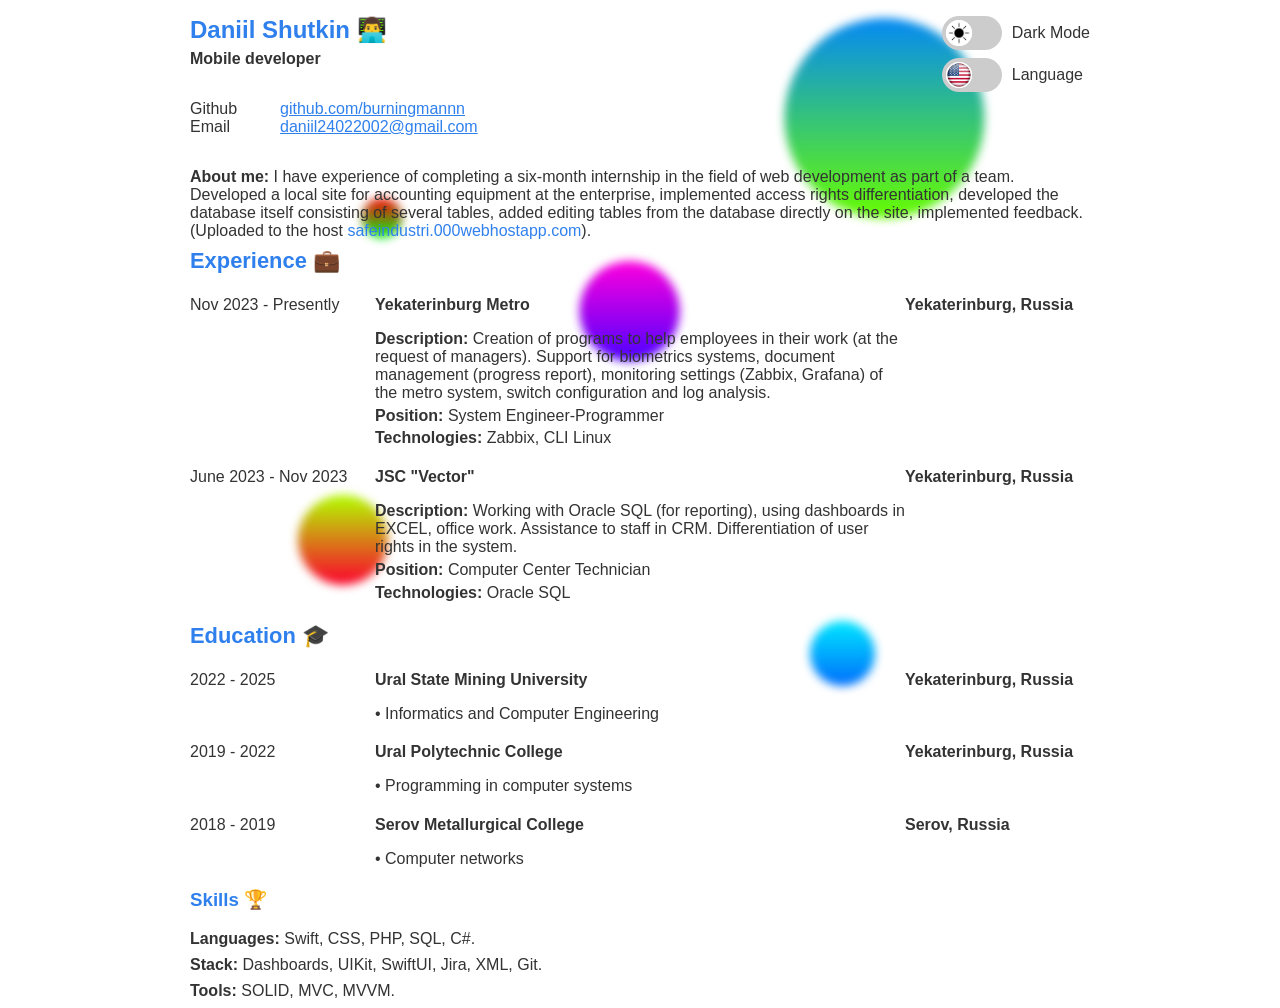
==== index.html @ ecb29d00 "UpdateBackground" ====
<!DOCTYPE html>
<html lang="en">

<head>
    <meta charset="UTF-8">
    <meta name="viewport" content="width=device-width, initial-scale=1.0">
    <title>Daniil Shutkin</title>
    <link rel="icon" href="css/img/mac.ico" type="image/x-icon">
    <link rel="stylesheet" href="css/main.css">
</head>

<body>
    <div class="container">
        <div class="ball-1"></div>
        <div class="ball-2"></div>
        <div class="ball-3"></div>
        <div class="ball-4"></div>
        <div class="ball-5"></div>
    </div>
    <div class="cv">
        <section>
            <div class="ball-1"></div>
            <div class="header">
                <div text='name' class="header-title"></div>
                <div class="switch-box">
                    <div class="theme-switch-wrapper">
                        <label class="theme-switch">
                            <input id="theme" type="checkbox" class="theme-switch__checkbox" />
                            <div class="slider round"></div>
                        </label>
                        <span text='theme' class="theme-switch__label">Dark Mode</span>
                    </div>
                    <div class="lang-switch-wrapper">
                        <label class="lang-switch">
                            <input id="lang" type="checkbox" class="lang-switch__checkbox" onclick="changeLagnuage()" />
                            <div class="slider round"></div>
                        </label>
                        <span text='language' class="lang-switch__label"></span>
                    </div>
                </div>
            </div>
            <div class="contacts">
                <div class="contact">
                    <div class="contact__type">
                        Github
                    </div>
                    <div class="contact__value">
                        <a href="https://github.com/burningmannn/">github.com/burningmannn</a>
                    </div>
                </div>
                <div class="contact">
                    <div class="contact__type">
                        Email
                    </div>
                    <div class="contact__value">
                        <a href="mailto:danya.message@gmail.com">daniil24022002@gmail.com</a>
                    </div>
                </div>
            </div>
            <div class="description" text='description'></div>
        </section>
        <section>
            <h3 text='experience_work'></h3>
            <div class="experience">
                <div text='work_date_two' class="experience__date">
                    Now 2023 - Until Now
                </div>
                <div class="experience__description">
                    <div text='name_of_two_company' class="experience__fullname"></div>
                    <div text='description_of_two_company' class="experience__specialization"></div>
                    <div text='position_of_two_company' class="experience__specialization"></div>
                    <div text='technologies_of_two_company' class="experience__specialization"></div>
                </div>
                <div text='two_place' class="experience__city"></div>
            </div>
            <div class="experience">
                <div text='work_date_one' class="experience__date">
                    June 2023 - Now 2023
                </div>
                <div class="experience__description">
                    <div text='name_of_first_company' class="experience__fullname"></div>
                    <div text='description_of_first_company' class="experience__specialization"></div>
                    <div text='position_of_first_company' class="experience__specialization"></div>
                    <div text='technologies_of_first_company' class="experience__specialization"></div>
                </div>
                <div text='one_place' class="experience__city"></div>
            </div>
        </section>
        <section>
            <h3 text='education'></h3>
            <div class="experience">
                <div class="experience__date">
                    2022 - 2025
                </div>
                <div class="experience__description">
                    <div text='ekb_two' class="experience__fullname"></div>
                    <div text='special_ekb_two' class="experience__specialization"></div>
                </div>
                <div text='ekb_place' class="experience__city"></div>
            </div>
            <div class="experience">
                <div class="experience__date">
                    2019 - 2022
                </div>
                <div class="experience__description">
                    <div text='ekb_one' class="experience__fullname"></div>
                    <div text='special_ekb_one' class="experience__specialization"></div>
                </div>
                <div text='ekb_place' class="experience__city"></div>
            </div>
            <div class="experience">
                <div class="experience__date">
                    2018 - 2019
                </div>
                <div class="experience__description">
                    <div text='serov' class="experience__fullname"></div>
                    <div text='special_serov' class="experience__specialization"></div>
                </div>
                <div text='serov_place' class="experience__city"></div>
            </div>
        </section>
        <div class="text-wrapper">
            <div text='skills'></div>
            <section class="my-skills">
                <div text='description_skills_languages' class="description_skills_languages"></div>
                <div text='description_skills_stack' class="description_skills_stack"></div>
                <div text='description_skills_tools' class="description_skills_tools"></div>
                <!--
                    <div class="skill">
                    C# 
                    <div class="skill__progs">
                        <div class="prog__item prog__item-select"></div>
                        <div class="prog__item prog__item-select"></div>
                        <div class="prog__item"></div>
                        <div class="prog__item"></div>
                        <div class="prog__item"></div>
                    </div>
                    </div>
                    <div class="skill">
                    SQL 
                    <div class="skill__progs">
                        <div class="prog__item prog__item-select"></div>
                        <div class="prog__item prog__item-select"></div>
                        <div class="prog__item prog__item-select"></div>
                        <div class="prog__item"></div>
                        <div class="prog__item"></div>
                    </div>
                    </div>
                    <div class="skill">
                    Kotlin 
                    <div class="skill__progs">
                        <div class="prog__item prog__item-select"></div>
                        <div class="prog__item prog__item-select"></div>
                        <div class="prog__item"></div>
                        <div class="prog__item"></div>
                        <div class="prog__item"></div>
                    </div>
                    </div>
                    <div class="skill">
                    PHP
                    <div class="skill__progs">
                        <div class="prog__item prog__item-select"></div>
                        <div class="prog__item prog__item-select"></div>
                        <div class="prog__item"></div>
                        <div class="prog__item"></div>
                        <div class="prog__item"></div>
                    </div>
                    </div>
                    <div class="skill">
                    CSS
                    <div class="skill__progs">
                        <div class="prog__item prog__item-select"></div>
                        <div class="prog__item prog__item-select"></div>
                        <div class="prog__item"></div>
                        <div class="prog__item"></div>
                        <div class="prog__item"></div>
                    </div>
                    </div>
                    <div class="skill">
                    Swift
                    <div class="skill__progs">
                        <div class="prog__item prog__item-select"></div>
                        <div class="prog__item prog__item-select"></div>
                        <div class="prog__item prog__item-select"></div>
                        <div class="prog__item"></div>
                        <div class="prog__item"></div>
                    </div>
                    </div>
                    -->
            </section>
        </div>
    </div>
    <script src='js/script.js'></script>
</body>

</html>
---- css/main.css ----
html {
    font-family: Roboto, sans-serif;
    --primary-color: #2f80ed;
    --secondary-color: #333333;
    --bg-color: #ffffff;
}

html[data-theme='dark'] {
    --primary-color: #2f80ed;
    --secondary-color: #ffffff;
    --bg-color: #202020;
}

body {
    background-color: var(--bg-color);
}

* {
    margin-top: 0;
    color: var(--secondary-color);
}

h1 {
    color: var(--primary-color);
    margin-bottom: 0.25em;
}

h2 {
    color: var(--secondary-color);
    font-size: 1em;
    margin-top: 0;
    margin-bottom: 1em;
}

h3 {
    color: var(--primary-color);
}

a {
    color: var(--primary-color);
}

section {
    margin-bottom: 0.5em;
    position: relative;
}

.cv {
    max-width: 900px;
    margin: 0 auto;
}
.header {
    padding-top: 1rem;
    display: flex;
    width: 100%;
    justify-content: space-between;
    align-self: flex-start;
}

.contacts {
    margin-bottom: 2em;
}

.contact {
    display: -webkit-box;
    display: -ms-flexbox;
    display: flex;
}

.contact__type {
    min-width: 90px;
}

.experience {
    display: -webkit-box;
    display: -ms-flexbox;
    display: flex;
    margin-bottom: 1em;
}
.experience__description {
    flex: 1;
}
.experience__date {
    min-width: 185px;
    margin-bottom: 1em;
}

.experience__fullname {
    font-weight: bold;
    min-width: 185px;
    margin-bottom: 1em;
}

.experience__city {
    font-weight: bold;
    min-width: 185px;
    margin-bottom: 1em;

}

.experience__specialization {
    margin-bottom: 0.3em;
}

.description_skills_languages {
    display: -webkit-box;
    display: -ms-flexbox;
    display: flex;
    margin-bottom: 0.5em;
}

.description_skills_stack {
    display: -webkit-box;
    display: -ms-flexbox;
    display: flex;
    margin-bottom: 0.5em;
}

.description_skills_tools {
    display: -webkit-box;
    display: -ms-flexbox;
    display: flex;
    margin-bottom: 0.5em;
}

@media (max-width: 575px) {
    .experience {
        display: block;
    }
}
.switch-box {
    display: flex;
    flex-direction: column;

}
.theme-switch-wrapper ,.lang-switch-wrapper {
    margin-bottom: 0.5rem;
    display: -webkit-box;
    display: -ms-flexbox;
    display: flex;
    -webkit-box-align: center;
    -ms-flex-align: center;
    align-items: center;
    /*justify-content: center;*/
}



.theme-switch-wrapper .theme-switch__label,.lang-switch-wrapper .lang-switch__label {
    margin-left: 10px;
}

.theme-switch,.lang-switch {
    display: inline-block;
    height: 34px;
    position: relative;
    width: 60px;
}

.theme-switch input,.lang-switch input {
    display: none;
}

.slider {
    background-color: #ccc;
    bottom: 0;
    cursor: pointer;
    left: 0;
    position: absolute;
    right: 0;
    top: 0;
    -webkit-transition: .4s;
    transition: .4s;
}

.slider:before {
    background-color: #fff;
    bottom: 4px;
    content: '';
    height: 26px;
    left: 4px;
    position: absolute;
    -webkit-transition: .4s;
    transition: .4s;
    width: 26px;
}
.lang-switch .slider:after {
    content: "";
    height: 26px;
    bottom: 4px;
    left: 4px;
    border-radius: 50%;
    background-image: url('img/us.png');
    background-size: 26px 26px;
    position: absolute;
    -webkit-transition: .4s;
    transition: .4s;
    width: 26px;
}
.theme-switch .slider:after {
    content: "";
    height: 26px;
    bottom: 4px;
    left: 4px;
    border-radius: 50%;
    background-image: url('img/day.png');
    background-size: 26px 26px;
    position: absolute;
    -webkit-transition: .4s;
    transition: .4s;
    width: 26px;
}

input:checked + .slider {
    background-color: var(--primary-color);
}
input[for="lang"] {
    user-select: none;
    cursor: pointer;
}
input:checked + .slider:before {
    -webkit-transform: translateX(26px);
    transform: translateX(26px);
}
.lang-switch input:checked + .slider:after {
    -webkit-transform: translateX(26px);
    transform: translateX(26px);
    content: "";
    height: 26px;
    bottom: 4px;
    left: 4px;
    border-radius: 50%;
    background-image: url('img/ru.png');
    background-size: 26px 26px;
    position: absolute;
    -webkit-transition: .4s;
    transition: .4s;
    width: 26px;
}
.theme-switch input:checked + .slider:after {
    -webkit-transform: translateX(26px);
    transform: translateX(26px);
    content: "";
    height: 26px;
    bottom: 4px;
    left: 4px;
    border-radius: 50%;
    background-image: url('img/night.png');
    background-size: 26px 26px;
    position: absolute;
    -webkit-transition: .4s;
    transition: .4s;
    width: 26px;
}

.slider.round {
    border-radius: 34px;
}

.slider.round:before {
    border-radius: 50%;
}

.linksite {
	text-decoration: none;
}

html.transition,
html.transition * {
    -webkit-transition: all 750ms !important;
    transition: all 750ms !important;
    -webkit-transition-delay: 0 !important;
    transition-delay: 0 !important;
}
.skill{
  align-items: center;
  display: flex;
  justify-content: space-between;
  margin: 0 16px;
}
.skill__progs{

  display: flex;
}
.prog__item{
  margin-left: 8px;
  height: 3px;
  width: 22px;
  background-color: #bababa;
}
.prog__item-select{
  background-color: #3b3b3b;
}
@media (min-width: 767.98px) {
    .skill{
      width: 50%;
    }
}
/*# sourceMappingURL=main.css.map */

.text-wrapper {
    position: relative;
    z-index: 1;
  }

.container {
    position: relative;
}

.container .ball-1{
    height: 100px;
    width: 100px;
    border-radius: 50%;
    background: linear-gradient(#ff00dd, #4c00ff);
    transform: translate(calc(47vw - 30px), calc(29vh - 0px));
    position: fixed;
    filter: blur(5px);
}

.container .ball-2{
    height: 200px;
    width: 200px;
    border-radius: 50%;
    background: linear-gradient(#0489f5, #66fc00);
    transform: translate(calc(63vw - 30px), calc(2vh - 0px));
    position: fixed;
    filter: blur(5px);
}

.container .ball-3{
    height: 40px;
    width: 40px;
    border-radius: 50%;
    background: linear-gradient(#ff0000, #00fc1c);
    transform: translate(calc(30vw - 30px), calc(22vh - 0px));
    position: fixed;
    filter: blur(5px);
}

.container .ball-4{
    height: 65px;
    width: 65px;
    border-radius: 50%;
    background: linear-gradient(#00e8ff, #006dfc);
    transform: translate(calc(65vw - 30px), calc(69vh - 0px));
    position: fixed;
    filter: blur(5px);
}

.container .ball-5{
    height: 90px;
    width: 90px;
    border-radius: 50%;
    background: linear-gradient(#b2ff00, #fc002e);
    transform: translate(calc(25vw - 30px), calc(55vh - 0px));
    /* top: 50%;
    left: 50%; */
    position: fixed;
    filter: blur(5px);
}
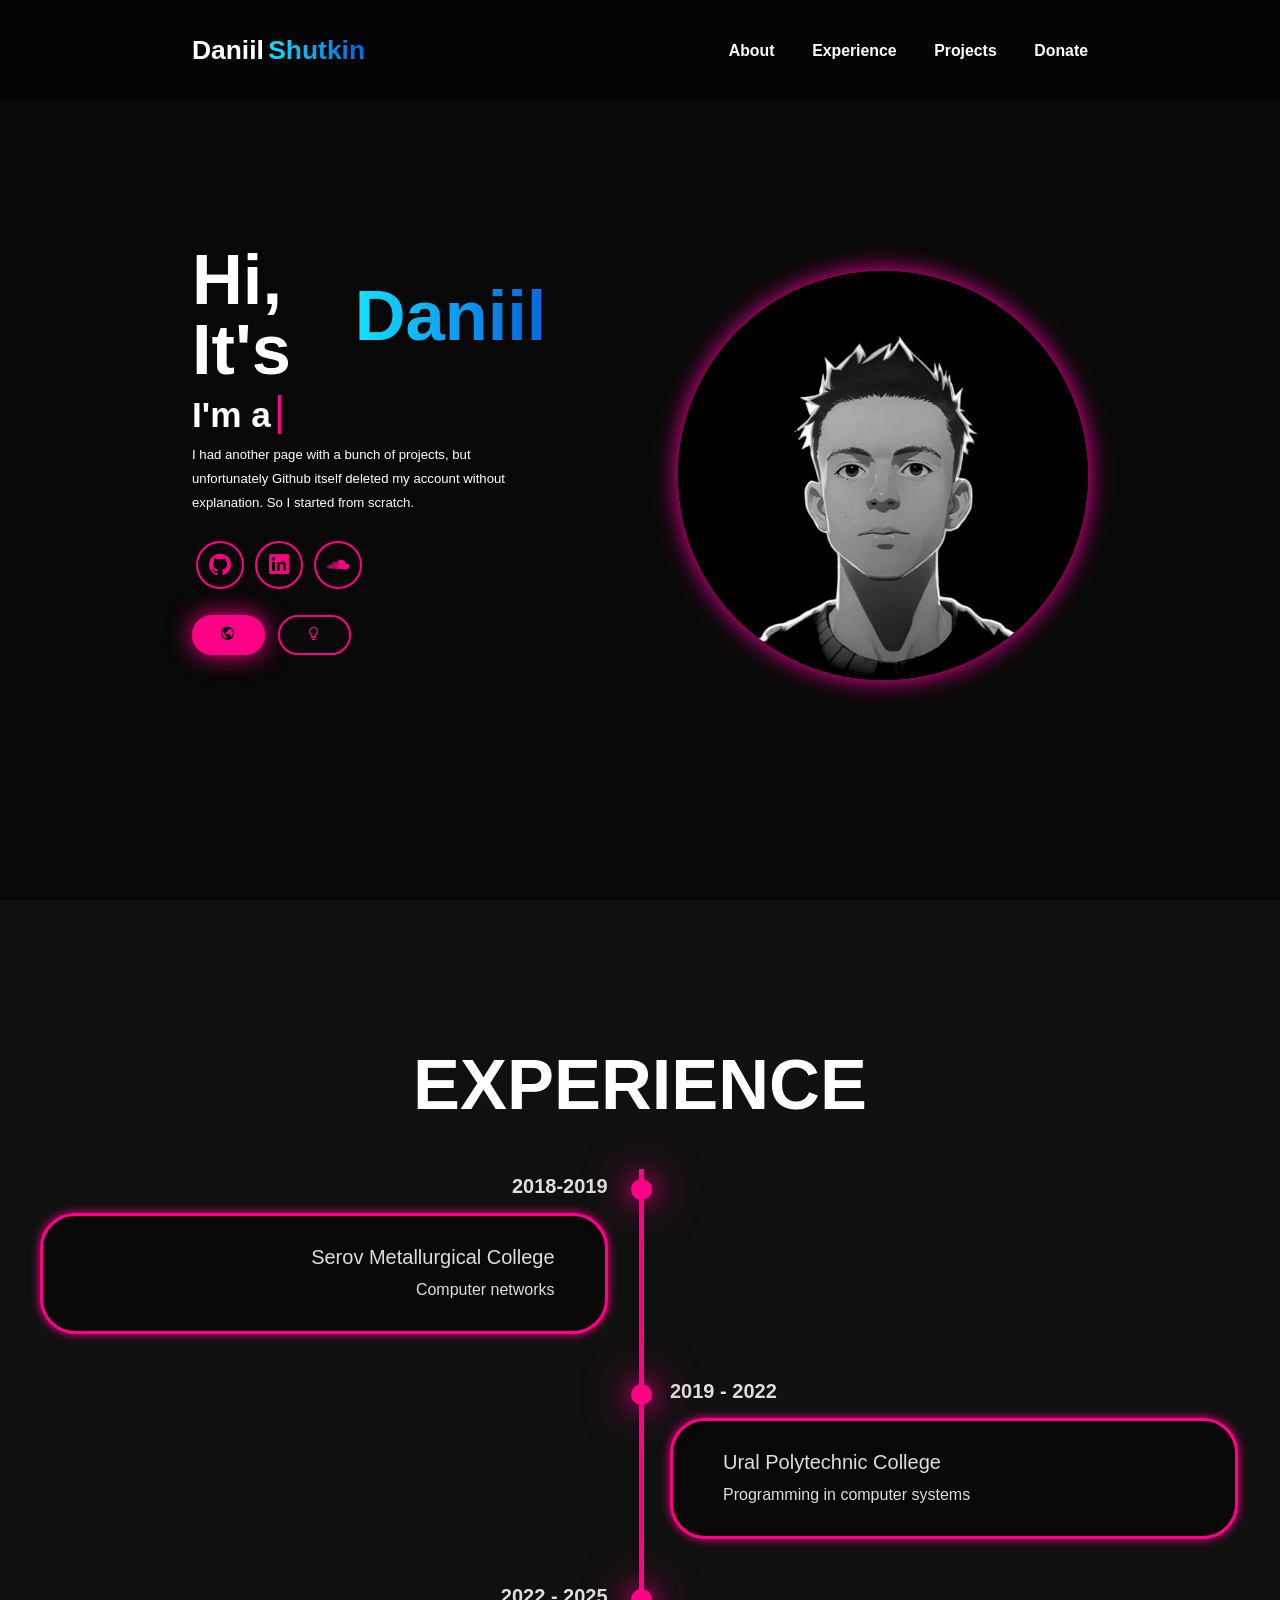
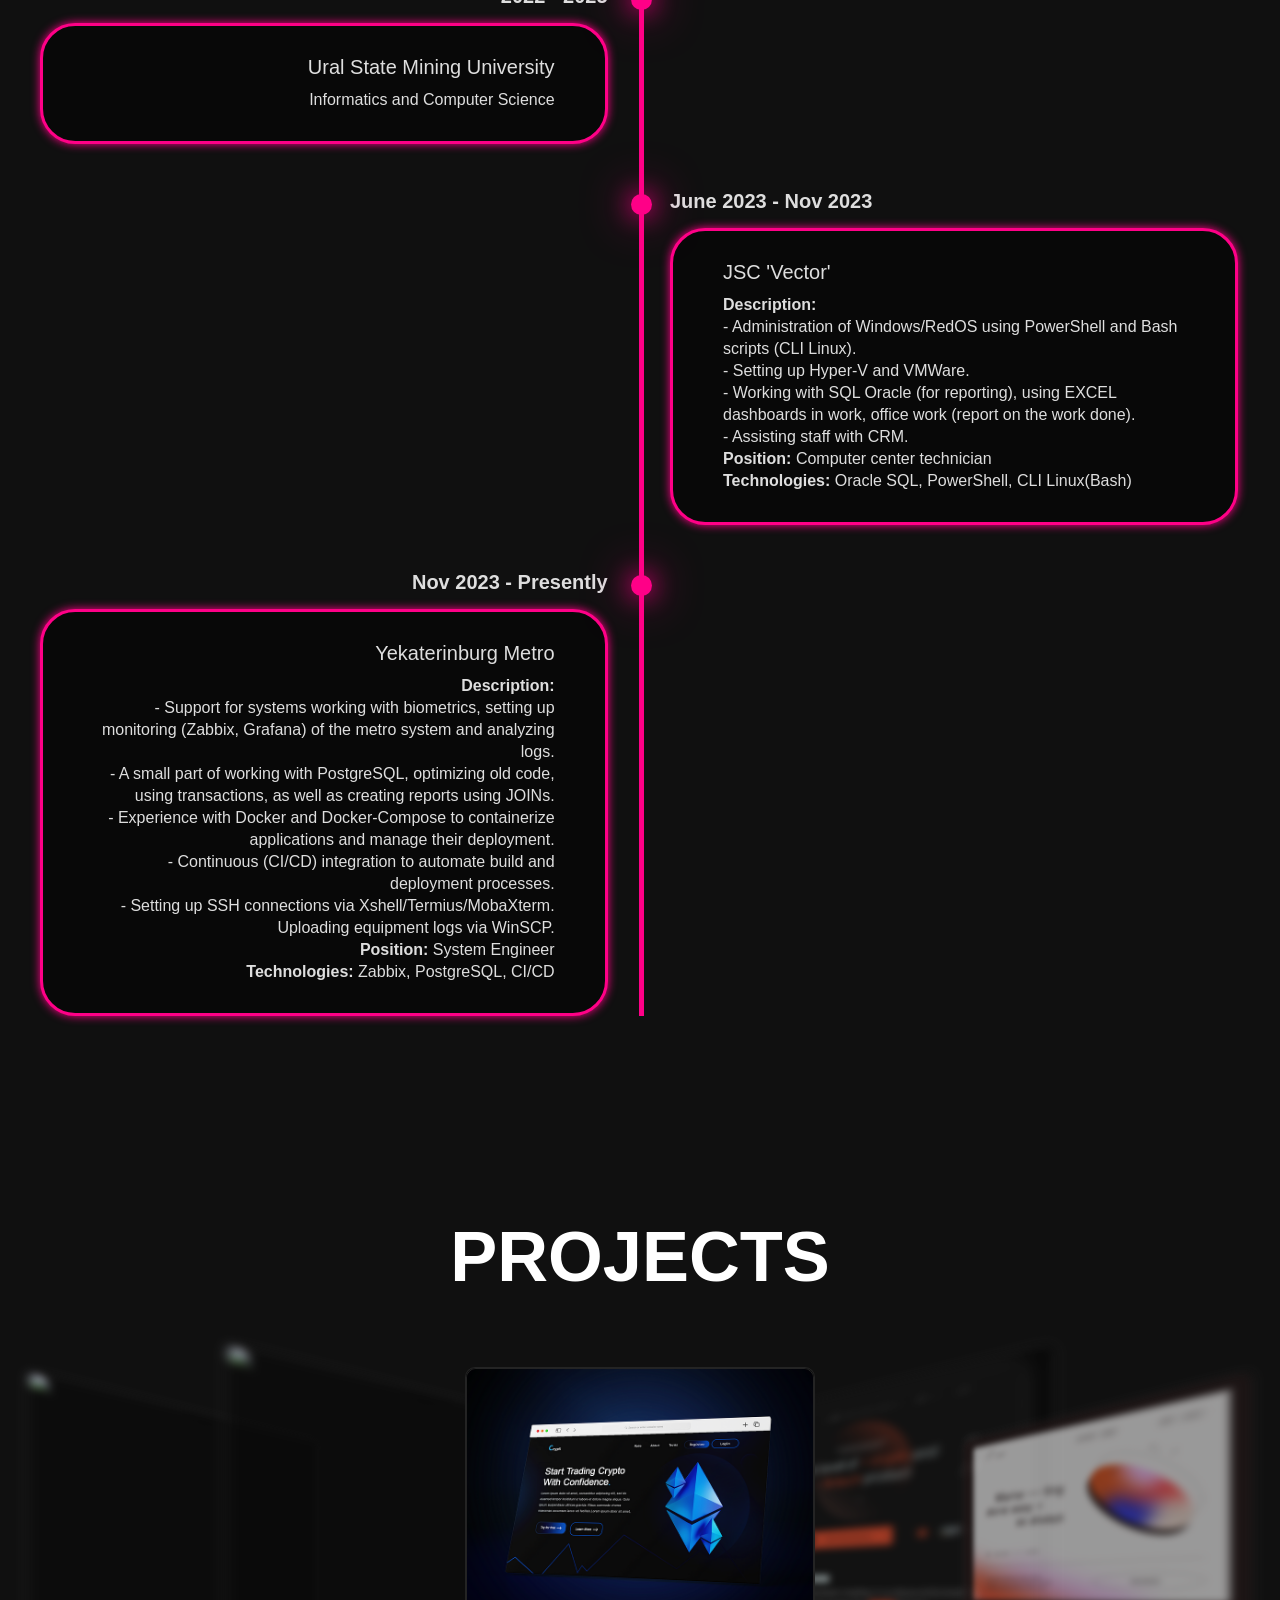
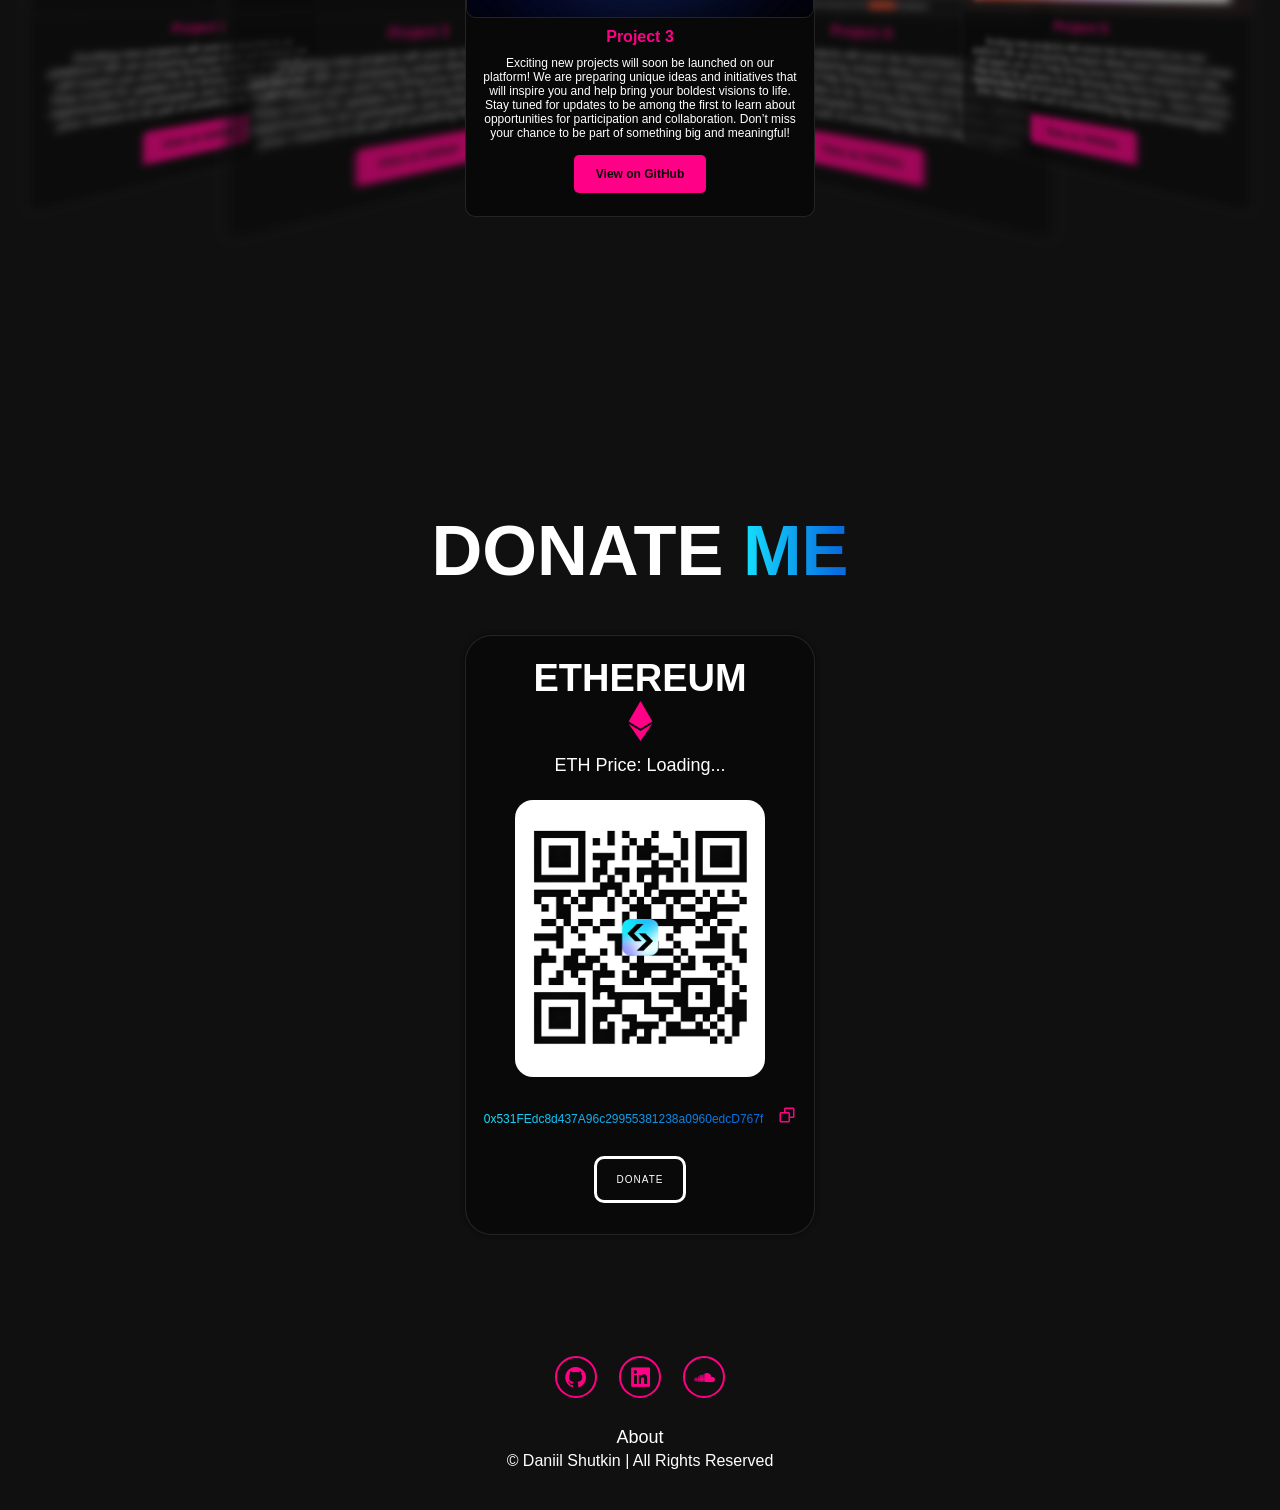
==== commit 6402a107: "Version_1.0" ====
--- a/index.html
+++ b/index.html
@@ -1,196 +1,181 @@
-<!DOCTYPE html>
-<html lang="en">
-
-<head>
-    <meta charset="UTF-8">
-    <meta name="viewport" content="width=device-width, initial-scale=1.0">
-    <title>Daniil Shutkin</title>
-    <link rel="icon" href="css/img/mac.ico" type="image/x-icon">
-    <link rel="stylesheet" href="css/main.css">
-</head>
-
-<body>
-    <div class="container">
-        <div class="ball-1"></div>
-        <div class="ball-2"></div>
-        <div class="ball-3"></div>
-        <div class="ball-4"></div>
-        <div class="ball-5"></div>
-    </div>
-    <div class="cv">
-        <section>
-            <div class="ball-1"></div>
-            <div class="header">
-                <div text='name' class="header-title"></div>
-                <div class="switch-box">
-                    <div class="theme-switch-wrapper">
-                        <label class="theme-switch">
-                            <input id="theme" type="checkbox" class="theme-switch__checkbox" />
-                            <div class="slider round"></div>
-                        </label>
-                        <span text='theme' class="theme-switch__label">Dark Mode</span>
-                    </div>
-                    <div class="lang-switch-wrapper">
-                        <label class="lang-switch">
-                            <input id="lang" type="checkbox" class="lang-switch__checkbox" onclick="changeLagnuage()" />
-                            <div class="slider round"></div>
-                        </label>
-                        <span text='language' class="lang-switch__label"></span>
-                    </div>
-                </div>
-            </div>
-            <div class="contacts">
-                <div class="contact">
-                    <div class="contact__type">
-                        Github
-                    </div>
-                    <div class="contact__value">
-                        <a href="https://github.com/burningmannn/">github.com/burningmannn</a>
-                    </div>
-                </div>
-                <div class="contact">
-                    <div class="contact__type">
-                        Email
-                    </div>
-                    <div class="contact__value">
-                        <a href="mailto:danya.message@gmail.com">daniil24022002@gmail.com</a>
-                    </div>
-                </div>
-            </div>
-            <div class="description" text='description'></div>
-        </section>
-        <section>
-            <h3 text='experience_work'></h3>
-            <div class="experience">
-                <div text='work_date_two' class="experience__date">
-                    Now 2023 - Until Now
-                </div>
-                <div class="experience__description">
-                    <div text='name_of_two_company' class="experience__fullname"></div>
-                    <div text='description_of_two_company' class="experience__specialization"></div>
-                    <div text='position_of_two_company' class="experience__specialization"></div>
-                    <div text='technologies_of_two_company' class="experience__specialization"></div>
-                </div>
-                <div text='two_place' class="experience__city"></div>
-            </div>
-            <div class="experience">
-                <div text='work_date_one' class="experience__date">
-                    June 2023 - Now 2023
-                </div>
-                <div class="experience__description">
-                    <div text='name_of_first_company' class="experience__fullname"></div>
-                    <div text='description_of_first_company' class="experience__specialization"></div>
-                    <div text='position_of_first_company' class="experience__specialization"></div>
-                    <div text='technologies_of_first_company' class="experience__specialization"></div>
-                </div>
-                <div text='one_place' class="experience__city"></div>
-            </div>
-        </section>
-        <section>
-            <h3 text='education'></h3>
-            <div class="experience">
-                <div class="experience__date">
-                    2022 - 2025
-                </div>
-                <div class="experience__description">
-                    <div text='ekb_two' class="experience__fullname"></div>
-                    <div text='special_ekb_two' class="experience__specialization"></div>
-                </div>
-                <div text='ekb_place' class="experience__city"></div>
-            </div>
-            <div class="experience">
-                <div class="experience__date">
-                    2019 - 2022
-                </div>
-                <div class="experience__description">
-                    <div text='ekb_one' class="experience__fullname"></div>
-                    <div text='special_ekb_one' class="experience__specialization"></div>
-                </div>
-                <div text='ekb_place' class="experience__city"></div>
-            </div>
-            <div class="experience">
-                <div class="experience__date">
-                    2018 - 2019
-                </div>
-                <div class="experience__description">
-                    <div text='serov' class="experience__fullname"></div>
-                    <div text='special_serov' class="experience__specialization"></div>
-                </div>
-                <div text='serov_place' class="experience__city"></div>
-            </div>
-        </section>
-        <div class="text-wrapper">
-            <div text='skills'></div>
-            <section class="my-skills">
-                <div text='description_skills_languages' class="description_skills_languages"></div>
-                <div text='description_skills_stack' class="description_skills_stack"></div>
-                <div text='description_skills_tools' class="description_skills_tools"></div>
-                <!--
-                    <div class="skill">
-                    C# 
-                    <div class="skill__progs">
-                        <div class="prog__item prog__item-select"></div>
-                        <div class="prog__item prog__item-select"></div>
-                        <div class="prog__item"></div>
-                        <div class="prog__item"></div>
-                        <div class="prog__item"></div>
-                    </div>
-                    </div>
-                    <div class="skill">
-                    SQL 
-                    <div class="skill__progs">
-                        <div class="prog__item prog__item-select"></div>
-                        <div class="prog__item prog__item-select"></div>
-                        <div class="prog__item prog__item-select"></div>
-                        <div class="prog__item"></div>
-                        <div class="prog__item"></div>
-                    </div>
-                    </div>
-                    <div class="skill">
-                    Kotlin 
-                    <div class="skill__progs">
-                        <div class="prog__item prog__item-select"></div>
-                        <div class="prog__item prog__item-select"></div>
-                        <div class="prog__item"></div>
-                        <div class="prog__item"></div>
-                        <div class="prog__item"></div>
-                    </div>
-                    </div>
-                    <div class="skill">
-                    PHP
-                    <div class="skill__progs">
-                        <div class="prog__item prog__item-select"></div>
-                        <div class="prog__item prog__item-select"></div>
-                        <div class="prog__item"></div>
-                        <div class="prog__item"></div>
-                        <div class="prog__item"></div>
-                    </div>
-                    </div>
-                    <div class="skill">
-                    CSS
-                    <div class="skill__progs">
-                        <div class="prog__item prog__item-select"></div>
-                        <div class="prog__item prog__item-select"></div>
-                        <div class="prog__item"></div>
-                        <div class="prog__item"></div>
-                        <div class="prog__item"></div>
-                    </div>
-                    </div>
-                    <div class="skill">
-                    Swift
-                    <div class="skill__progs">
-                        <div class="prog__item prog__item-select"></div>
-                        <div class="prog__item prog__item-select"></div>
-                        <div class="prog__item prog__item-select"></div>
-                        <div class="prog__item"></div>
-                        <div class="prog__item"></div>
-                    </div>
-                    </div>
-                    -->
-            </section>
-        </div>
-    </div>
-    <script src='js/script.js'></script>
-</body>
-
+<!DOCTYPE html>
+<html lang="en">
+  <head>
+    <meta charset="UTF-8" />
+    <meta name="viewport" content="width=device-width, initial-scale=1.0" />
+    <title>Daniil Shutkin</title>
+    <link rel="icon" href="css/img/mac.ico" type="image/x-icon">
+    <link rel="menu-icon" href="css/boxicons/menu-icon.png" type="image/x-icon">
+    <link rel="stylesheet" href="css/style.css"/>
+    <link href='https://unpkg.com/boxicons@2.1.4/css/boxicons.min.css' rel='stylesheet'>
+    <link href='https://cdnjs.cloudflare.com/ajax/libs/font-awesome/6.0.0-beta3/css/all.min.css' rel='stylesheet'>
+  </head>
+  <body>
+    <header class="header no-select">
+      <a href="#home" class="logo">
+        <div class="firstName" data-translate="firstName"></div>
+        <span class="lastName" data-translate="lastName"></span>
+      </a>
+      <i class='bx bx-menu' id="menu-icon"></i>
+      <nav class="navbar">
+        <a href="#home" class="active" id="home-link" data-translate="home"></a>
+        <a href="#experience" class="active" id="experience-link" data-translate="experience"></a>
+        <a href="#projects" class="active" id="projects-link" data-translate="projects"></a>
+        <a href="#donate" class="active" id="donate-link" data-translate="donate"></a>
+      </nav>
+    </header>
+    <section class="home" id="home">
+      <div class="home-content">
+        <div class="header-container">
+          <h1 >Hi, It's</h1>
+          <span>Daniil</span>
+        </div>
+        <h3 class="text-animation">I'm a <span></span></h3>
+        <p data-translate="about_text"></p>
+        <div class="social-icons">
+          <a href="https://github.com/burningmannn"><i class='bx bxl-github'></i></a>
+          <a href="https://www.linkedin.com/in/burningmannn/"><i class='bx bxl-linkedin-square'></i></a>
+          <a href="https://soundcloud.com/burningmannn"><i class='bx bxl-soundcloud'></i></a>
+        </div>
+        <div class="btn-group">
+          <button class="btn" id="language-toggle"><i class='bx bx-world'></i></button>
+          <button class="btn" id="theme-toggle"><i class='bx bx-bulb'></i></button>
+        </div>
+      </div>
+      <div class="home-img">
+        <img src="css/img/image.png" alt="">
+      </div>
+    </section>
+
+    <section class="experience" id="experience">
+      <h2 class="heading" data-translate="experience"></h2>
+      <div class="timeline-items">
+        <div class="timeline-item">
+          <div class="timeline-dot"></div>
+          <div class="timeline-date" data-translate="timeline_date_one"></div>
+          <div class="timeline-content">
+            <h3 data-translate="timeline_place_one"></h3>
+            <p data-translate="timeline_speciality_one"></p>
+          </div>
+        </div>
+        <div class="timeline-item">
+          <div class="timeline-dot"></div>
+          <div class="timeline-date" data-translate="timeline_date_two"></div>
+          <div class="timeline-content">
+            <h3 data-translate="timeline_place_two"></h3>
+            <p data-translate="timeline_speciality_two"></p>
+          </div>
+        </div>
+        <div class="timeline-item">
+          <div class="timeline-dot"></div>
+          <div class="timeline-date" data-translate="timeline_date_three"></div>
+          <div class="timeline-content">
+            <h3 data-translate="timeline_place_three"></h3>
+            <p data-translate="timeline_speciality_three"></p>
+          </div>
+        </div>
+        <div class="timeline-item">
+          <div class="timeline-dot"></div>
+          <div class="timeline-date" data-translate="timeline_date_four"></div>
+          <div class="timeline-content">
+            <h3 data-translate="place_work_one"></h3>
+            <p data-translate="timeline_work_one"></p>
+          </div>
+        </div>
+        <div class="timeline-item">
+          <div class="timeline-dot"></div>
+          <div class="timeline-date" data-translate="timeline_date_five"></div>
+          <div class="timeline-content">
+            <h3 data-translate="place_work_two"></h3>
+            <p data-translate="timeline_work_two"></p>
+          </div>
+        </div>
+      </div>
+    </section>
+
+    <section class="projects" id="projects">
+      <h2 class="heading" data-translate="projects"></h2>
+      <div class="slider">
+        <button class="item">
+          <img src="css/img/project1.png" alt="Project 1" class="project-img">
+          <div class="project-info">
+            <h3>Project 1</h3>
+            <p>Exciting new projects will soon be launched on our platform! We are preparing unique ideas and initiatives that will inspire you and help bring your boldest visions to life. Stay tuned for updates to be among the first to learn about opportunities for participation and collaboration. Don’t miss your chance to be part of something big and meaningful!</p>
+            <a href="https://github.com/username/project1" class="btn project-btn" target="_blank">View on GitHub</a>
+          </div>
+        </button>
+        <button class="item">
+          <img src="css/img/project2.png" alt="Project 2" class="project-img">
+          <div class="project-info">
+            <h3>Project 2</h3>
+            <p>Exciting new projects will soon be launched on our platform! We are preparing unique ideas and initiatives that will inspire you and help bring your boldest visions to life. Stay tuned for updates to be among the first to learn about opportunities for participation and collaboration. Don’t miss your chance to be part of something big and meaningful!</p>
+            <a href="https://github.com/username/project2" class="btn project-btn" target="_blank">View on GitHub</a>
+          </div>
+        </button>
+        <button class="item">
+          <img src="css/img/project3.png" alt="Project 3" class="project-img">
+          <div class="project-info">
+            <h3>Project 3</h3>
+            <p>Exciting new projects will soon be launched on our platform! We are preparing unique ideas and initiatives that will inspire you and help bring your boldest visions to life. Stay tuned for updates to be among the first to learn about opportunities for participation and collaboration. Don’t miss your chance to be part of something big and meaningful!</p>
+            <a href="https://github.com/username/project3" class="btn project-btn" target="_blank">View on GitHub</a>
+          </div>
+        </button>
+        <button class="item">
+          <img src="css/img/project4.png" alt="Project 4" class="project-img">
+          <div class="project-info">
+            <h3>Project 4</h3>
+            <p>Exciting new projects will soon be launched on our platform! We are preparing unique ideas and initiatives that will inspire you and help bring your boldest visions to life. Stay tuned for updates to be among the first to learn about opportunities for participation and collaboration. Don’t miss your chance to be part of something big and meaningful!</p>
+            <a href="https://github.com/username/project4" class="btn project-btn" target="_blank">View on GitHub</a>
+          </div>
+        </button>
+        <button class="item">
+          <img src="css/img/project5.png" alt="Project 5" class="project-img">
+          <div class="project-info">
+            <h3>Project 5</h3>
+            <p>Exciting new projects will soon be launched on our platform! We are preparing unique ideas and initiatives that will inspire you and help bring your boldest visions to life. Stay tuned for updates to be among the first to learn about opportunities for participation and collaboration. Don’t miss your chance to be part of something big and meaningful!</p>
+            <a href="https://github.com/username/project5" class="btn project-btn" target="_blank">View on GitHub</a>
+          </div>
+        </button>
+      </div>
+    </section>
+    <section class="donate" id="donate">
+      <h2 class="heading" data-translate="donate_me">Donate <span data-translate="donate_me_span">Me</span></h2>
+      <div class="container">
+        <div class="donate-card" data-tilt data-tilt-glare data-tilt-max-glare="0.8">
+          <h2>Ethereum</h2>
+          <div class="icon-eth">
+            <i class="fa-brands fa-ethereum"></i>
+          </div>
+          <div class="info">
+            <ul>
+              <li id="eth-price">ETH Price: Loading...</li>
+              <li><img class="donate-image" src="css/img/QR_Code.jpg"></li>
+              <li>
+                <span class="eth-address" id="eth-address">0x531FEdc8d437A96c29955381238a0960edcD767f</span>
+                <i class="bx bx-copy copy-icon" onclick="copyAddress()"></i>
+              </li>
+            </ul>
+            <button class="btn-donate" data-translate="donate_btn"></button>
+          </div>
+        </div>
+      </div>
+    </section>
+    <footer class = "footer">
+      <div class="social">
+        <a href="https://github.com/burningmannn"><i class='bx bxl-github'></i></a>
+        <a href="https://www.linkedin.com/in/burningmannn/"><i class='bx bxl-linkedin-square'></i></a>
+        <a href="https://soundcloud.com/burningmannn"><i class='bx bxl-soundcloud'></i></a>
+      </div>
+      <ul class = "list">
+        <li>
+          <a href="#" data-translate="about"></a>
+        </li>
+      </ul>
+      <p class="copyright">
+        © Daniil Shutkin | All Rights Reserved
+      </p>
+    </footer>
+    <script src="script.js"></script>
+    <script src="tilt.js"></script>
+  </body>
 </html>
--- a/css/style.css
+++ b/css/style.css
@@ -0,0 +1,1023 @@
+* {
+  margin: 0;
+  padding: 0;
+  box-sizing: border-box;
+  text-decoration: none;
+  scroll-behavior: smooth;
+  font-family: "Poppins", sans-serif;
+  list-style: none;
+}
+:root {
+  /* --scrollbar-thumb: rgba(100, 100, 100, 0.5); */
+
+  --bg-color-dark: #080808;
+  --second-bg-color-dark: #101010;
+  --third-bg-color-dark: rgba(0,0,0,0.3);
+  --text-color-dark: white;
+  --main-color-dark: #ff0087;
+  --gradient-color-dark: linear-gradient(to left, #086ddf 10%, #15e1ff);
+
+  --bg-color-light: #ffffff;
+  --second-bg-color-light: #dedede;
+  --third-bg-color-light: rgba(255, 255, 255, 0.3);
+  --text-color-light: rgb(0, 0, 0);
+  --main-color-light: #650cea;
+  --gradient-color-light: linear-gradient(270deg,#0857df 10%,#8a15ff 100%);
+}
+
+html {
+  font-size: 60%;
+  overflow-x: hidden;
+}
+
+body{
+  overflow-x: hidden;
+  background: var(--bg-color-dark);
+  color: var(--text-color-dark);
+}
+body.light-theme{
+  background: var(--bg-color-light);
+  color: var(--text-color-light);
+  --text-color: var(--text-color-light);
+}
+
+.header{
+  position: fixed;
+  width: 100%;
+  top: 0;
+  left: 0;
+  padding: 4rem 15%;
+  background: var(--third-bg-color-dark);
+  backdrop-filter: blur(10px);
+  display: flex;
+  justify-content: space-between;
+  align-items: center;
+  z-index: 1000;
+}
+body.light-theme .header {
+  background: var(--third-bg-color-light);
+}
+
+.logo{
+  display: flex;
+  font-size: 3rem;
+  color: var(--text-color-dark);
+  font-weight: 800;
+  cursor: pointer;
+  transition: 0.3s ease-in-out;
+}
+.logo:hover{
+  transform: scale(1.1);
+}
+body.light-theme .logo {
+  color: var(--text-color-light);
+}
+
+span{
+  background: var(--gradient-color-dark);
+  background-clip: text;
+  color: transparent;
+  -webkit-background-clip: text;
+}
+body.light-theme span {
+  background: var(--gradient-color-light);
+  background-clip: text;
+  color: transparent;
+  -webkit-background-clip: text;
+}
+
+.navbar a{
+  font-size: 1.8rem;
+  color: var(--text-color);
+  margin-left: 4rem;
+  font-weight: 600;
+  transition: 0.3s ease-in-out;
+  border-bottom: 3px solid transparent;
+}
+.navbar a:hover{
+  color: var(--main-color-dark);
+  border-bottom: 3px solid var(--main-color-dark);
+}
+body.light-theme .navbar a:hover{
+  color: var(--main-color-light);
+  border-bottom: 3px solid var(--main-color-light);
+}
+
+.firstName {
+  margin-right: 0.5rem;
+}
+
+#menu-icon{
+  font-size: 3.6rem;
+  color: var(--main-color-dark);
+  display: none;
+}
+#menu-icon.light-theme{
+  color: var(--main-color-light);
+}
+
+section {
+  min-height: 100vh;
+  padding: 10rem 15%;
+}
+
+.home{
+  display: flex;
+  align-items: center;
+  justify-content: center;
+  gap: 15rem;
+}
+.home-content{
+  display: flex;
+  flex-direction: column;
+  align-items: flex-start;
+  text-align: left;
+}
+.home-content h1{
+  font-size: 8rem;
+  font-weight: 700;
+  margin-top: 1.5rem;
+  line-height: 1;
+}
+.home-content h1 span{
+  background: var(--gradient-color-dark);
+  background-clip: text;
+  color: transparent;
+  -webkit-background-clip: text;
+}
+body.light-theme .home-content h1 span {
+  background: var(--gradient-color-light);
+  background-clip: text;
+  color: transparent;
+  -webkit-background-clip: text;
+}
+
+.home-content h3{
+  margin: 1rem 0;
+  font-size: 4rem;
+}
+
+.home-content p{
+  font-size: 1.5rem;
+  font-weight: 500;
+  line-height: 1.8;
+  max-width: 1000px;
+}
+
+h2{
+  font-size: 38px;
+  font-weight: 800;
+  text-transform: uppercase;
+}
+
+.home-img img{
+  position: relative;
+  top: 3rem;
+  width: 32vw;
+  border-radius: 50%;
+  box-shadow: 0 0 25px var(--main-color-dark);
+  cursor: pointer;
+  transition: 0.4s ease-in-out;
+  filter: brightness(1.1) contrast(1.2) saturate(1.1) blur(0);
+}
+body.light-theme .home-img img {
+  box-shadow: 0 0 25px var(--main-color-light);
+}
+.home-img img.light-theme{
+  box-shadow: 0 0 25px var(--main-color-light);
+}
+.home-img img:hover{
+  box-shadow: 0 0 25px var(--main-color-dark),
+              0 0 50px var(--main-color-dark),
+              0 0 100px var(--main-color-dark);
+}
+body.light-theme .home-img img:hover{
+  box-shadow: 0 0 25px var(--main-color-light),
+              0 0 50px var(--main-color-light), 
+              0 0 100px var(--main-color-light);
+} 
+
+.social-icons a {
+  display: inline-flex;
+  justify-content: center;
+  align-items: center;
+  font-size: 3rem;
+  padding: 1rem;
+  background: transparent;
+  border: 2px solid var(--main-color-dark);
+  border-radius: 50%;
+  color: var(--main-color-dark);
+  margin: 3rem 0.5rem;
+  transition: 0.3s ease-in-out;
+}
+.social-icons a:hover {
+  color: var(--text-color-dark);
+  background-color: var(--main-color-dark);
+  transform: scale(1.2) translateY(-5px);
+  box-shadow: 0 0 25px var(--main-color-dark);
+}
+body.light-theme .social-icons a {
+  border: 2px solid var(--main-color-light);
+  color: var(--main-color-light);
+}
+body.light-theme .social-icons a:hover {
+  color: var(--text-color-dark);
+  background-color: var(--main-color-light);
+  box-shadow: 0 0 25px var(--main-color-light);
+}
+
+.btn-group{
+  display: flex;
+  gap: 1.5rem;
+}
+.btn {
+  display: inline-block;
+  padding: 1rem 3rem;
+  background-color: var(--main-color-dark);
+  box-shadow: 0 0 25px var(--main-color-dark);
+  border-radius: 3rem;
+  font-size: 1.8rem;
+  color: var(--bg-color-dark);
+  border: 2px solid transparent;
+  font-weight: 600;
+  transition: 0.3s ease-in-out;
+  cursor: pointer;
+}
+body.light-theme .btn {
+  background-color: var(--main-color-light);
+  box-shadow: 0 0 25px var(--main-color-light);
+  color: var(--bg-color-light);
+}
+.btn:hover {
+  transform: scale(1.05);
+  box-shadow: 0 0 25px var(--main-color-dark),
+              0 0 50px var(--main-color-dark);
+}
+body.light-theme .btn:hover {
+  box-shadow: 0 0 25px var(--main-color-light),
+              0 0 50px var(--main-color-light);
+}
+
+.btn-group button:nth-of-type(2) {
+  background-color: var(--bg-color-dark);
+  color: var(--main-color-dark);
+  border: 2px solid var(--main-color-dark);
+  box-shadow: 0 0 25px transparent;
+  cursor: pointer;
+}
+
+.btn-group button:nth-of-type(2):hover {
+  box-shadow: 0 0 25px var(--main-color-dark);
+  background-color: var(--main-color-dark);
+  color: var(--bg-color-dark);
+}
+
+body.light-theme .btn-group button:nth-of-type(2) {
+  background-color: var(--bg-color-light);
+  color: var(--main-color-light);
+  border: 2px solid var(--main-color-light);
+  box-shadow: 0 0 25px transparent;
+}
+
+body.light-theme .btn-group button:nth-of-type(2):hover {
+  box-shadow: 0 0 25px var(--main-color-light);
+  background-color: var(--main-color-light);
+  color: var(--bg-color-light);
+}
+
+.text-animation {
+  font-size: 34px;
+  font-weight: 600;
+  min-width: 280px;
+}
+
+.text-animation span {
+  position: relative;
+}
+
+.text-animation span::before {
+  content: "ios Developer";
+  background: linear-gradient(to right, var(--gradient-color-dark), var(--gradient-color-dark));
+  -webkit-background-clip: text;
+  -webkit-text-fill-color: transparent;
+  animation: words 20s infinite;
+}
+
+.text-animation span::after {
+  content: "";
+  background-color: var(--bg-color-dark);
+  position: absolute;
+  width: calc(100% + 8px);
+  height: 100%;
+  border-left: 3px solid var(--main-color-dark);
+  right: -8px;
+  animation: cursor-dark 0.6s infinite, typing 20s steps(14) infinite;
+}
+
+body.light-theme .text-animation span::before {
+  background: linear-gradient(to right, var(--gradient-color-light), var(--gradient-color-light));
+}
+
+body.light-theme .text-animation span::after {
+  background-color: var(--bg-color-light);
+  border-left: 3px solid var(--main-color-light);
+  animation: cursor-light 0.6s infinite, typing 20s steps(14) infinite;
+}
+
+@keyframes cursor-dark {
+  0% {
+    border-left: 2px solid var(--main-color-dark);
+  }
+  100% {
+    border-left: 2px solid transparent;
+  }
+}
+
+@keyframes cursor-light {
+  0% {
+    border-left: 2px solid var(--main-color-light);
+  }
+  100% {
+    border-left: 2px solid transparent;
+  }
+}
+
+@keyframes words {
+  0%, 20% {
+    content: "Developer";
+  }
+  21%, 40% {
+    content: "Engineer";
+  }
+  41%, 60% {
+    content: "Developer";
+  }
+  61%, 80% {
+    content: "Engineer";
+  }
+  81%, 100% {
+    content: "Developer";
+  }
+}
+
+@keyframes typing {
+  10%, 15%, 30%, 35%, 50%, 55%, 70%, 75%, 90%, 95% {
+    width: 0;
+  }
+  5%, 20%, 25%, 40%, 45%, 60%, 65%, 80%, 85% {
+    width: calc(100% + 8px);
+  }
+}
+
+.header-container {
+  display: flex;
+  align-items: center;
+}
+
+.header-container h1 {
+  font-size: 8rem;
+  font-weight: 600;
+  margin: 0;
+}
+
+.header-container span {
+  font-size: 8rem;
+  font-weight: 600;
+  margin-left: 10px;
+}
+
+.heading{
+  font-size: 8rem;
+  text-align: center;
+  margin: 5rem 0;
+}
+
+.experience{
+  padding: 100px 15px;
+  background: var(--second-bg-color-dark);
+}
+body.light-theme .experience{
+  background: var(--second-bg-color-light);
+}
+
+.experience h2{
+  margin-bottom: 5rem;
+}
+
+.timeline-items{
+  max-width: 1200px;
+  margin: auto;
+  display: flex;
+  flex-wrap: wrap;
+  position: relative;
+}
+.timeline-items::before{
+  content: "";
+  position: absolute;
+  width: 5px;
+  height: 100%;
+  background-color: var(--main-color-dark);
+  left: calc(50% - 1px);
+}
+body.light-theme .timeline-items::before{
+  background-color: var(--main-color-light);
+}
+
+.timeline-item{
+  margin-bottom: 40px;
+  width: 99.8%;
+  position: relative;
+}
+.timeline-item:last-child{
+  margin-bottom: 0;
+}
+.timeline-item:nth-child(odd){
+  padding-right: calc(50% + 30px);
+  text-align: right;
+}
+.timeline-item:nth-child(even){
+  padding-left: calc(50% + 30px);
+}
+
+.timeline-dot{
+  height: 21px;
+  width: 21px;
+  background-color: var(--main-color-dark);
+  box-shadow: 0 0 25px var(--main-color-dark),
+              0 0 50px var(--main-color-dark);
+  position: absolute;
+  left: calc(50% - 8px);
+  border-radius: 50%;
+  top: 10px;
+}
+body.light-theme .timeline-dot{
+  background-color: var(--main-color-light);
+  box-shadow: 0 0 25px var(--main-color-light),
+              0 0 50px var(--main-color-light);
+}
+
+.timeline-date{
+  font-size: 20px;
+  font-weight: 800;
+  color: var(--second-bg-color-light);
+  margin: 6px 0 15px;
+}
+body.light-theme .timeline-date{
+  color: var(--second-bg-color-dark);
+}
+
+.timeline-content{
+  background-color: var(--bg-color-dark);
+  border: 3px solid var(--main-color-dark);
+  padding: 30px 50px;
+  border-radius: 4rem;
+  box-shadow: 0 0 10px var(--main-color-dark);
+  cursor: pointer;
+  transition: 0.3s ease-in-out;
+}
+.timeline-content:hover{
+  transform: scale(1.05);
+  box-shadow: 0 0 25px var(--main-color-dark);
+}
+
+body.light-theme .timeline-content{
+  background-color: var(--bg-color-light);
+  border: 3px solid var(--main-color-light);
+  box-shadow: 0 0 10px var(--main-color-light);
+}
+body.light-theme .timeline-content:hover{
+  box-shadow: 0 0 25px var(--main-color-light);
+}
+
+.timeline-content h3{
+  font-size: 20px;
+  color: var(--second-bg-color-light);
+  margin: 0 0 10px;
+  font-weight: 500;
+}
+body.light-theme .timeline-content h3{
+  color: var(--second-bg-color-dark);
+}
+
+.timeline-content p{
+  font-size: 16px;
+  color: var(--second-bg-color-light);
+  line-height: 22px;
+  font-weight: 300;
+}
+body.light-theme .timeline-content p{
+  color: var(--second-bg-color-dark);
+}
+
+/* ::-webkit-scrollbar{
+  width: 10px;
+}
+::-webkit-scrollbar-thumb{
+  background-color: var(--scrollbar-thumb);
+} */
+
+.footer{
+  position: relative;
+  bottom: 0;
+  width: 100%;
+  padding: 40px 0;
+  background-color: var(--second-bg-color-dark);
+}
+.footer .social{
+  text-align: center;
+  padding-bottom: 25px;
+  color: var(--main-color-dark);
+}
+.footer .social a{
+  font-size: 25px;
+  color: var(--main-color-dark);
+  border: 2px solid var(--main-color-dark);
+  width: 42px;
+  height: 42px;
+  line-height: 42px;
+  display: inline-block;
+  text-align: center;
+  border-radius: 50%;
+  margin: 0 10px;
+  transition: 0.3s ease-in-out;
+}
+.footer .social a:hover{
+  transform: scale(1.2)translateY(-10px);
+  background-color: var(--main-color-dark);
+  color: var(--bg-color-dark);
+  box-shadow: 0 0 25px var(--main-color-dark);
+}
+.footer ul{
+  margin-top: 0;
+  padding: 0;
+  font-size: 18px;
+  line-height: 1.6;
+  margin-bottom: 0;
+  text-align: center;
+}
+.footer ul li a{
+  color: var(--bg-color-light);
+  border-bottom: 3px solid transparent;
+  transition: 0.3s ease-in-out;
+}
+.footer ul li a:hover{
+  border-bottom: 3px solid var(--main-color-dark);
+}
+.footer ul li{
+  display: inline-block;
+  padding: 0 15px;
+}
+
+body.light-theme .footer {
+  background-color: var(--second-bg-color-light);
+}
+  
+body.light-theme .footer .social {
+    color: var(--main-color-light);
+}
+  
+body.light-theme .footer .social a {
+  color: var(--main-color-light);
+  border: 2px solid var(--main-color-light);
+}
+  
+body.light-theme .footer .social a:hover {
+  background-color: var(--main-color-light);
+  color: var(--bg-color-light);
+  box-shadow: 0 0 25px var(--main-color-light);
+}
+  
+body.light-theme .footer ul li a {
+  color: var(--bg-color-dark);
+}
+  
+body.light-theme .footer ul li a:hover {
+  border-bottom: 3px solid var(--main-color-light);
+  transform: translateY(-3px);
+}
+
+.footer .copyright{
+  text-align: center;
+  font-size: 16px;
+  color: var(--bg-color-light);
+}
+body.light-theme .footer .copyright {
+  color: var(--bg-color-dark);
+}
+
+.no-select {
+  user-select: none;
+  -webkit-user-select: none;
+  -moz-user-select: none;
+}
+
+.donate{
+  padding: 100px 15px;
+  background: var(--second-bg-color-dark);
+}
+body.light-theme .donate{
+  background: var(--second-bg-color-light);
+}
+
+.donate-image {
+  max-width: 250px;
+  border-radius: 1em;
+  object-fit: cover;
+}
+
+.btn-donate{
+  background-color: transparent;
+  border: 3px solid var(--bg-color-light);
+  color: var(--bg-color-light);
+  border-radius: 1em;
+  padding: 15px 20px;
+  margin-top: 1em;
+  margin-bottom: 1em;
+  font-weight: 200;
+  font-size: 10px;
+  letter-spacing: 1px;
+  cursor: pointer;
+  text-transform: uppercase;
+  transition: 0.3s ease-in-out;
+}
+body.light-theme .btn-donate{
+  border: 3px solid var(--bg-color-dark);
+  color: var(--bg-color-dark);
+}
+
+.btn-donate:hover{
+  background: var(--bg-color-light);
+  color: var(--bg-color-dark);
+}
+body.light-theme .btn-donate:hover{
+  background: var(--bg-color-dark);
+  color: var(--bg-color-light);
+}
+
+.donate-card {
+  display: flex;
+  flex-direction: column;
+  align-items: center;
+  justify-content: center;
+  text-align: center;
+  background-color: rgba(0,0,0,0.4);
+  border: 1px solid rgba(100,100,100,0.3);
+  border-radius: 3rem;
+  padding: 3rem 2rem;
+  overflow: hidden;
+  cursor: pointer;
+  box-shadow: 0 0 5px var(--bg-color-dark);
+  transition: 0.3s ease;
+  color: var(--bg-color-light);
+  max-width: 350px; /* Устанавливаем максимальную ширину карточки */
+  width: 100%; /* Адаптивность по ширине */
+  max-height: 600px;
+  height: 100%;
+}
+body.light-theme .donate-card{
+  background-color: rgba(181, 181, 181, 0.4);
+  box-shadow: 0 0 5px var(--bg-color-light);
+  color: var(--bg-color-dark);
+}
+
+.donate {
+  padding: 50px 15px; /* Уменьшаем отступы */
+  min-height: 100vh;
+  align-items: center;
+  justify-content: center;
+  text-align: center;
+}
+
+.donate-card:hover {
+box-shadow: 0 0 25px var(--main-color-dark),
+            0 0 50px var(--main-color-dark);
+transform: scale(1.02);
+}
+body.light-theme .donate-card:hover {
+  box-shadow: 0 0 25px var(--main-color-light),
+              0 0 50px var(--main-color-light);
+}
+
+.eth-address {
+  font-size: 12px;
+}
+
+.copy-icon {
+  margin-left: 10px;
+  font-size: 18px;
+  color: var(--main-color-dark);
+  cursor: pointer;
+  transition: color 0.3s ease;
+}
+body.light-theme .copy-icon{
+  color: var(--main-color-light);
+}
+
+.copy-icon:hover {
+  color: var(--bg-color-light);
+}
+body.light-theme .copy-icon:hover {
+  color: var(--bg-color-dark);
+}
+
+.container {
+  display: flex;
+  flex-direction: column;
+  align-items: center;
+  justify-content: center;
+}
+
+.icon-eth {
+  font-size: 40px;
+  color: var(--main-color-dark);
+  margin-bottom: 10px;
+}
+body.light-theme .icon-eth{
+  color: var(--main-color-light);
+}
+
+.icon-eth:hover {
+  text-shadow: 0 0 25px var(--bg-color-light),
+               0 0 50px var(--bg-color-light);
+}
+body.light-theme .icon-eth:hover{
+  text-shadow: 0 0 25px var(--bg-color-dark),
+               0 0 50px var(--bg-color-dark);
+}
+
+.info ul {
+  display: flex;
+  flex-direction: column;
+  align-items: center;
+  margin-bottom: 1em;
+  gap: 1.3em;
+  font-size: 18px;
+  list-style: none;
+  padding: 0;
+}
+
+@media(max-width:1285px){
+  html{
+    font-size: 55%;
+  }
+}
+@media(max-width:991px){
+  header{
+    padding: 2rem 3%;
+  }
+  section{
+    padding: 10rem 3% 5rem;
+  }
+  .timeline-items::before{
+    left: 7px;
+  }
+  .timeline-item:nth-child(odd){
+    padding-right: 0;
+    text-align: left;
+  }
+  .timeline-item:nth-child(odd),
+  .timeline-item:nth-child(even){
+    padding-left: 37px;
+  }
+  .timeline-dot{
+    left: 0;
+  }
+  .experience{
+    padding-bottom: 7rem;
+  }
+  .footer{
+    padding: 2rem 3%;
+  }
+}
+@media(max-width:895px){
+  #menu-icon{
+    display: block;
+  }
+  .navbar{
+    position: absolute;
+    top: 100%;
+    right: 0;
+    width: 50%;
+    padding: 1rem 3%;
+    background: var(--bg-color-dark);
+    backdrop-filter: blur(20px);
+    border-bottom-left-radius: 2rem;
+    border-left: 2px solid var(--main-color-dark);
+    border-bottom: 2px solid var(--main-color-dark);
+    display: none;
+  }
+  body.light-theme .navbar{
+    background: var(--bg-color-light);
+    border-left: 2px solid var(--main-color-light);
+    border-bottom: 2px solid var(--main-color-light);
+  }
+
+  .navbar.active{
+    display: block;
+  }
+  .navbar a{
+    display: block;
+    font-size: 2rem;
+    margin: 3rem 0;
+    color: var(--bg-color-light);
+  }
+  body.light-theme .navbar a{
+    color: var(--bg-color-dark);
+  }
+
+  .home{
+    flex-direction: column-reverse;
+    margin: 5rem 4rem;
+  }
+  .home-content h3{
+    font-size: 2.6rem;
+  }
+  .home-content h1{
+    font-size: 8rem;
+    margin-top: 3rem;
+  }
+  .home-content p{
+    max-width: 600px;
+    margin: 0 auto;
+  }
+  .home-img img{
+    width: 56vw;
+  }
+  .header-container span {
+    margin-top: 30px;
+  }
+
+  .heading {
+    font-size: 4rem; /* Уменьшите размер заголовка */
+    word-wrap: break-word;
+    text-align: center; /* Выровняйте текст для лучшего отображения */
+  }
+
+  .slider {
+      display: flex; /* Используем флексбокс для расположения карточек */
+      flex-direction: row; /* Располагаем карточки в ряд */
+      overflow-x: auto; /* Горизонтальная прокрутка */
+      scroll-snap-type: x mandatory; /* Привязка к карточкам */
+  }
+  
+  .item {
+      position: relative; /* Убираем абсолютное позиционирование */
+      width: 80%; /* Уменьшаем ширину карточки для мобильных устройств */
+      margin: 0 10px; /* Добавляем отступы между карточками */
+      flex-shrink: 0; /* Запрещаем сжимать карточки */
+      transition: transform 0.3s ease, opacity 0.3s ease; /* Плавные переходы */
+  }
+  
+  .item.active {
+      transform: scale(1.05); /* Увеличиваем активную карточку */
+  }
+  
+  .item:not(.active) {
+      filter: blur(2px); /* Уменьшаем эффект блюра для неактивных карточек */
+      opacity: 0.6; /* Уменьшаем непрозрачность для неактивных карточек */
+  }
+}
+
+/* Стили для слайдера */
+.slider {
+  overflow-x: auto; /* Горизонтальная прокрутка */
+  scroll-snap-type: x mandatory; /* Привязка к карточкам */
+  display: flex;
+  position: relative;
+  width: 100%;
+  height: 600px; /* Высота контейнера */
+  overflow: hidden; /* Скрываем элементы, выходящие за пределы */
+}
+
+/* Стили для каждой карточки */
+.item {
+  position: absolute;
+  width: 350px; /* Увеличиваем ширину карточки */
+  height: 450px; /* Высота карточки */
+  text-align: center;
+  background-color: var(--bg-color-dark);
+  border-radius: 10px;
+  padding: 20px;
+  transition: 0.5s;
+  left: calc(50% - 175px); /* Обновляем позицию для центрирования */
+  top: 70px; /* Отступ сверху */
+  cursor: pointer;
+  overflow: hidden;
+  display: flex;
+  flex-direction: column;
+  justify-content: space-between;
+  z-index: 0; /* Все карточки по умолчанию будут на одном уровне */
+  border: 1px solid rgba(100,100,100,0.3);
+  margin: 0; /* Убираем отступы вокруг карточки */
+  padding: 0; /* Убираем внутренние отступы */
+}
+
+body.light-theme .item {
+  background-color: var(--second-bg-color-light);
+  border: 1px solid rgba(100,100,100,0.3);
+}
+
+.projects{
+  padding: 100px 15px;
+  background: var(--second-bg-color-dark);
+}
+body.light-theme .projects{
+  background: var(--second-bg-color-light);
+}
+
+.projects .heading {
+  margin: 0; /* Убирает внешние отступы */
+  padding: 0; /* Убирает внутренние отступы (на всякий случай) */
+}
+
+/* Стили для изображения */
+.project-img {
+  width: 100%;
+  height: 250px; /* Высота изображения */
+  object-fit: cover; /* Сохраняем пропорции изображения */
+  border-radius: 10px;
+  border: 1px solid rgba(100,100,100,0.3);
+}
+
+/* Стили для активной карточки */
+.item.active {
+  filter: none; /* Убираем эффект блюра */
+  z-index: 2; /* Увеличиваем z-index для активной карточки */
+}
+
+/* Эффект подсветки при наведении */
+.item:hover {
+  filter: none; /* Убираем эффект блюра */
+  box-shadow: 0 0 25px var(--main-color-dark),
+              0 0 50px var(--main-color-dark);
+}
+/* Эффект подсветки при наведении для светлой темы */
+body.light-theme .item:hover {
+  box-shadow: 0 0 25px var(--main-color-light),
+              0 0 50px var(--main-color-light);
+}
+
+/* Стили для неактивных карточек */
+.item:not(.active) {
+  filter: blur(4px); /* Эффект блюра для неактивных карточек */
+  opacity: 0.6; /* Уменьшаем непрозрачность для неактивных карточек */
+}
+
+/* Стили для информации о проекте */
+.project-info {
+  flex-grow: 1;
+  padding-top: 10px;
+}
+
+/* Заголовок проекта */
+.project-info h3 {
+  font-size: 1.2em;
+  color: var(--main-color-dark);
+  margin-bottom: 10px;
+}
+body.light-theme .project-info h3 {
+  color: var(--main-color-light);
+}
+
+/* Описание проекта */
+.project-info p {
+  font-size: 0.9em;
+  color: var(--bg-color-light);
+  margin: 0 15px 15px; /* Добавляем отступы справа и слева */
+}
+body.light-theme .project-info p {
+  color: var(--bg-color-dark);
+}
+
+/* Стили для кнопок в проекте */
+.project-btn {
+  display: inline-block;
+  background-color: var(--main-color-dark);
+  color: var(--bg-color-dark);
+  padding: 10px 20px;
+  text-decoration: none;
+  border-radius: 5px;
+  font-size: 0.9em;
+  transition: background-color 0.3s, color 0.3s, border 0.3s, box-shadow 0.3s;
+  box-shadow: none;
+}
+
+body.light-theme .project-btn {
+  background-color: var(--main-color-light);
+  color: var(--bg-color-light);
+  box-shadow: none;
+}
+
+.project-btn:hover {
+  background-color: var(--bg-color-dark);
+  color: var(--main-color-dark);
+  border: 1px solid var(--main-color-dark);
+  box-shadow: 0 4px 8px rgba(0, 0, 0, 0.2); /* Добавил тень для улучшения эффекта */
+}
+
+body.light-theme .project-btn:hover {
+  background-color: var(--bg-color-light);
+  color: var(--main-color-light);
+  border: 1px solid var(--main-color-light);
+  box-shadow: 0 4px 8px rgba(0, 0, 0, 0.2); /* Тень при свете */
+}
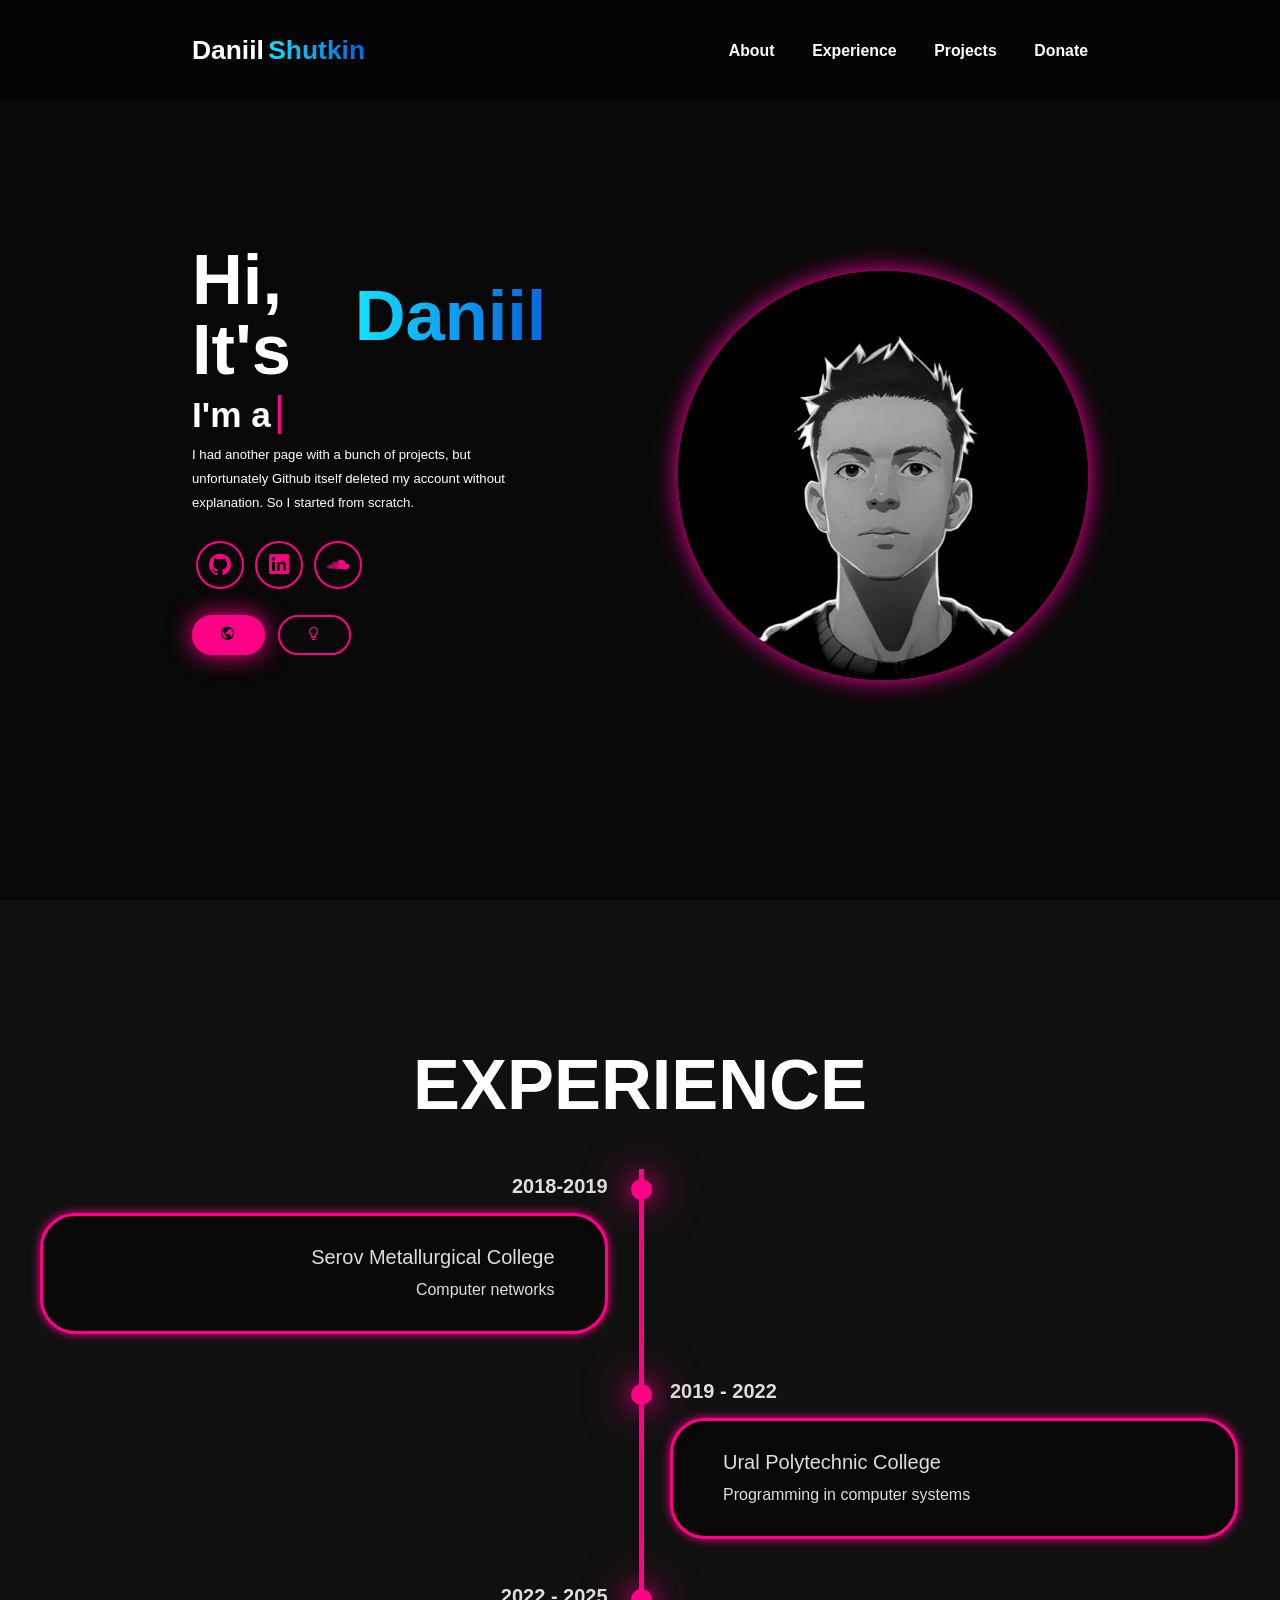
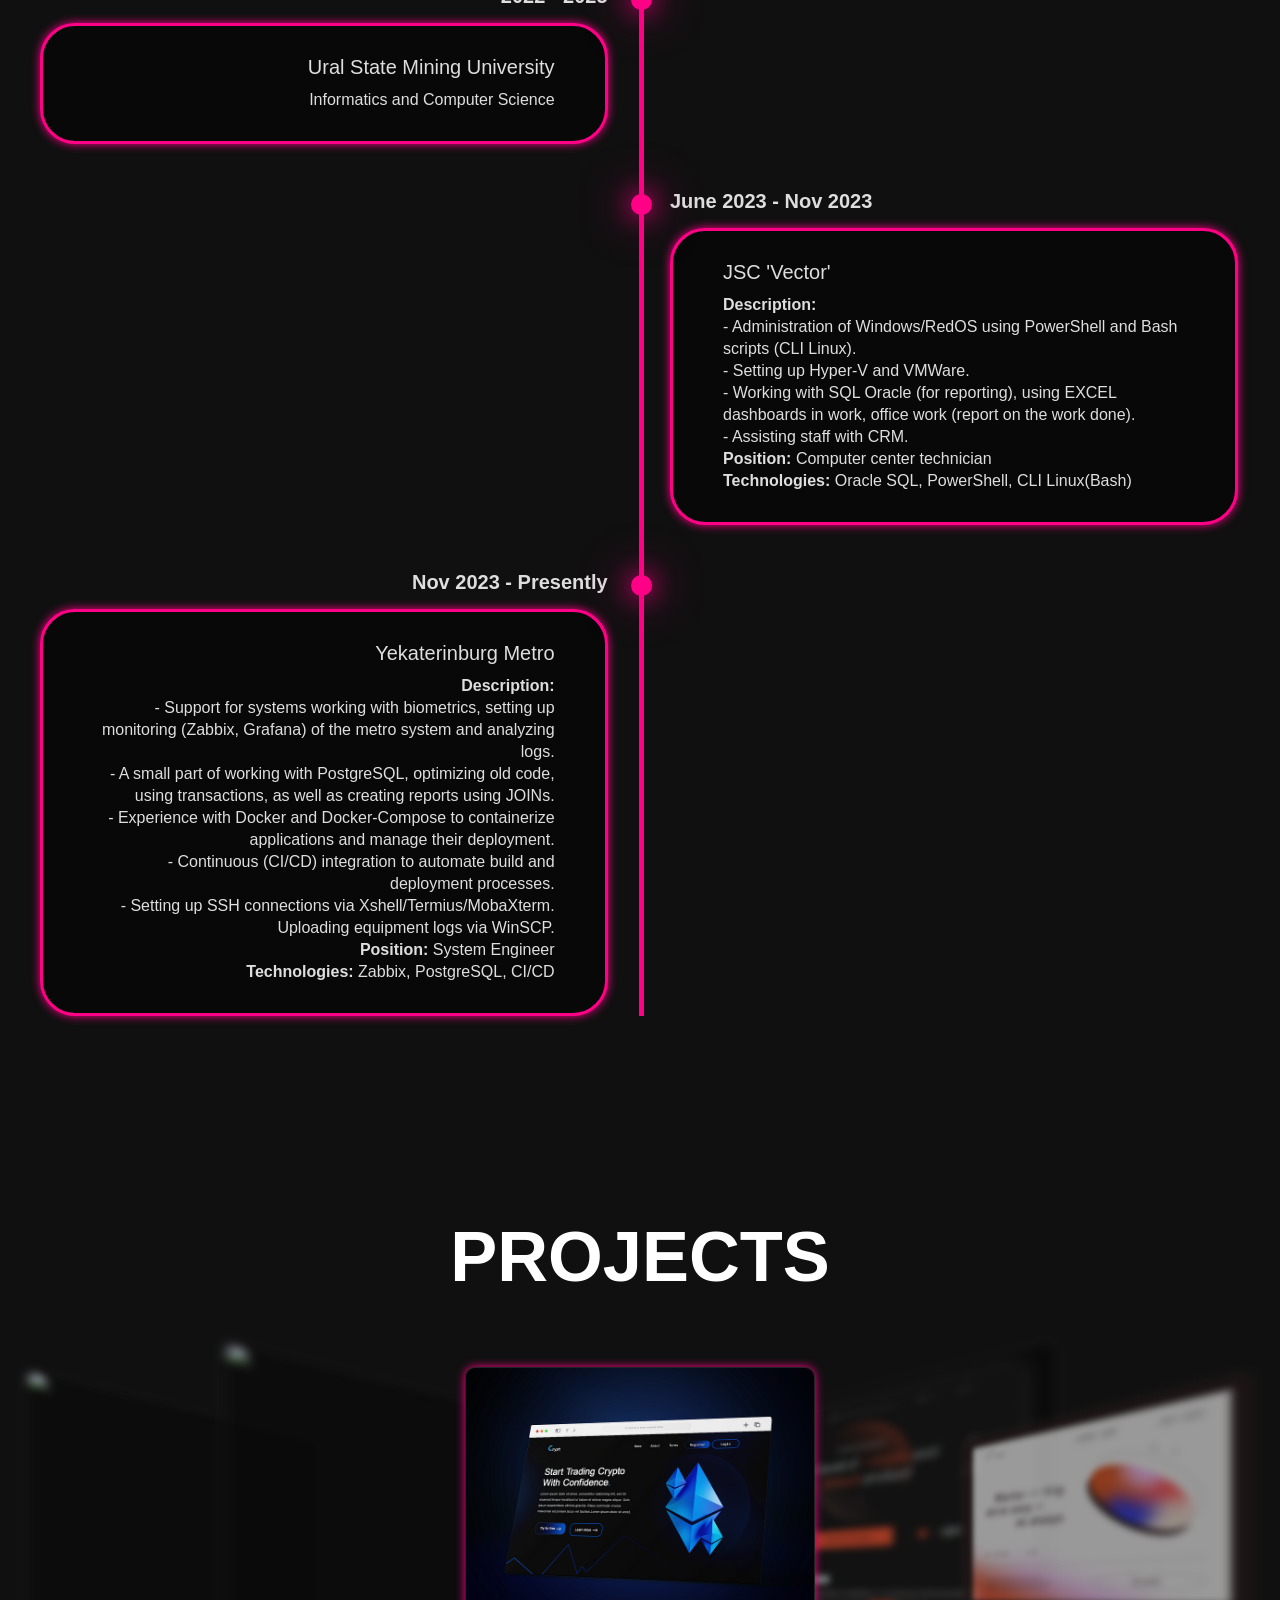
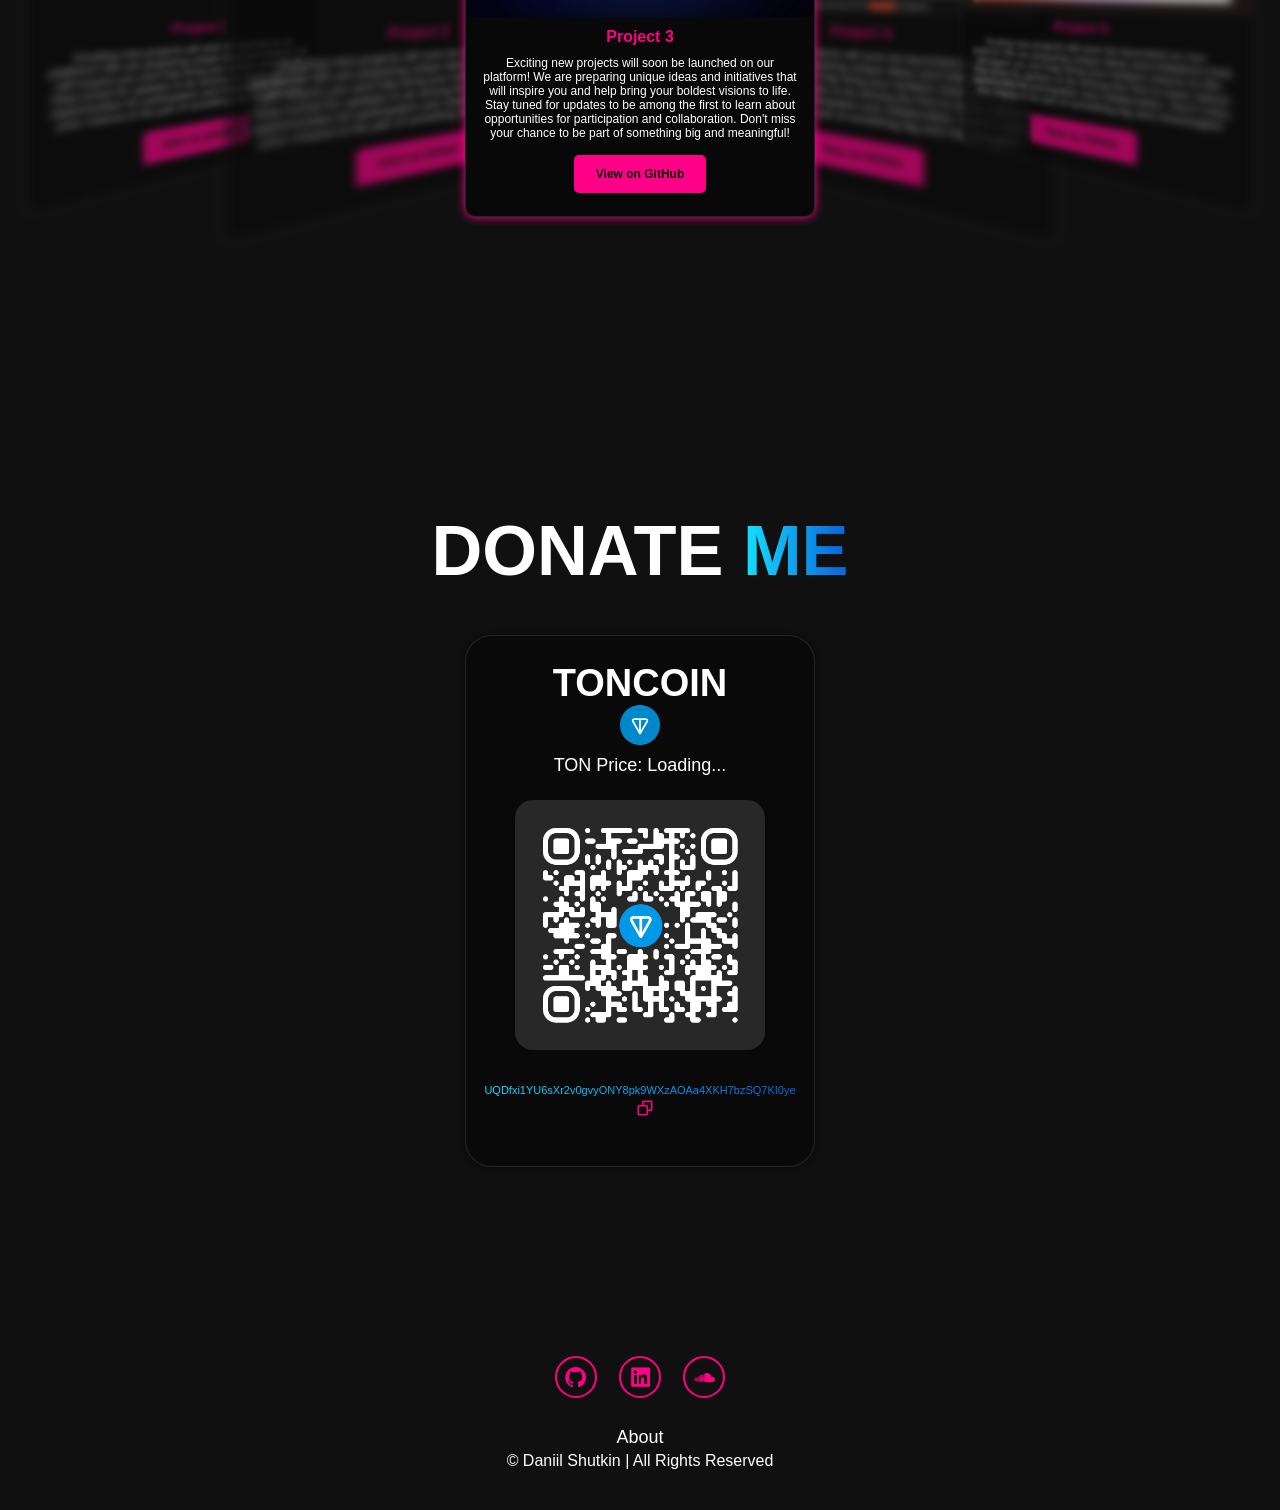
==== commit f3c3a1c8: "0.0.1" ====
--- a/index.html
+++ b/index.html
@@ -100,7 +100,7 @@
           <img src="css/img/project1.png" alt="Project 1" class="project-img">
           <div class="project-info">
             <h3>Project 1</h3>
-            <p>Exciting new projects will soon be launched on our platform! We are preparing unique ideas and initiatives that will inspire you and help bring your boldest visions to life. Stay tuned for updates to be among the first to learn about opportunities for participation and collaboration. Don’t miss your chance to be part of something big and meaningful!</p>
+            <p>Exciting new projects will soon be launched on our platform! We are preparing unique ideas and initiatives that will inspire you and help bring your boldest visions to life. Stay tuned for updates to be among the first to learn about opportunities for participation and collaboration. Don't miss your chance to be part of something big and meaningful!</p>
             <a href="https://github.com/username/project1" class="btn project-btn" target="_blank">View on GitHub</a>
           </div>
         </button>
@@ -108,7 +108,7 @@
           <img src="css/img/project2.png" alt="Project 2" class="project-img">
           <div class="project-info">
             <h3>Project 2</h3>
-            <p>Exciting new projects will soon be launched on our platform! We are preparing unique ideas and initiatives that will inspire you and help bring your boldest visions to life. Stay tuned for updates to be among the first to learn about opportunities for participation and collaboration. Don’t miss your chance to be part of something big and meaningful!</p>
+            <p>Exciting new projects will soon be launched on our platform! We are preparing unique ideas and initiatives that will inspire you and help bring your boldest visions to life. Stay tuned for updates to be among the first to learn about opportunities for participation and collaboration. Don't miss your chance to be part of something big and meaningful!</p>
             <a href="https://github.com/username/project2" class="btn project-btn" target="_blank">View on GitHub</a>
           </div>
         </button>
@@ -116,7 +116,7 @@
           <img src="css/img/project3.png" alt="Project 3" class="project-img">
           <div class="project-info">
             <h3>Project 3</h3>
-            <p>Exciting new projects will soon be launched on our platform! We are preparing unique ideas and initiatives that will inspire you and help bring your boldest visions to life. Stay tuned for updates to be among the first to learn about opportunities for participation and collaboration. Don’t miss your chance to be part of something big and meaningful!</p>
+            <p>Exciting new projects will soon be launched on our platform! We are preparing unique ideas and initiatives that will inspire you and help bring your boldest visions to life. Stay tuned for updates to be among the first to learn about opportunities for participation and collaboration. Don't miss your chance to be part of something big and meaningful!</p>
             <a href="https://github.com/username/project3" class="btn project-btn" target="_blank">View on GitHub</a>
           </div>
         </button>
@@ -124,7 +124,7 @@
           <img src="css/img/project4.png" alt="Project 4" class="project-img">
           <div class="project-info">
             <h3>Project 4</h3>
-            <p>Exciting new projects will soon be launched on our platform! We are preparing unique ideas and initiatives that will inspire you and help bring your boldest visions to life. Stay tuned for updates to be among the first to learn about opportunities for participation and collaboration. Don’t miss your chance to be part of something big and meaningful!</p>
+            <p>Exciting new projects will soon be launched on our platform! We are preparing unique ideas and initiatives that will inspire you and help bring your boldest visions to life. Stay tuned for updates to be among the first to learn about opportunities for participation and collaboration. Don't miss your chance to be part of something big and meaningful!</p>
             <a href="https://github.com/username/project4" class="btn project-btn" target="_blank">View on GitHub</a>
           </div>
         </button>
@@ -132,7 +132,7 @@
           <img src="css/img/project5.png" alt="Project 5" class="project-img">
           <div class="project-info">
             <h3>Project 5</h3>
-            <p>Exciting new projects will soon be launched on our platform! We are preparing unique ideas and initiatives that will inspire you and help bring your boldest visions to life. Stay tuned for updates to be among the first to learn about opportunities for participation and collaboration. Don’t miss your chance to be part of something big and meaningful!</p>
+            <p>Exciting new projects will soon be launched on our platform! We are preparing unique ideas and initiatives that will inspire you and help bring your boldest visions to life. Stay tuned for updates to be among the first to learn about opportunities for participation and collaboration. Don't miss your chance to be part of something big and meaningful!</p>
             <a href="https://github.com/username/project5" class="btn project-btn" target="_blank">View on GitHub</a>
           </div>
         </button>
@@ -142,20 +142,19 @@
       <h2 class="heading" data-translate="donate_me">Donate <span data-translate="donate_me_span">Me</span></h2>
       <div class="container">
         <div class="donate-card" data-tilt data-tilt-glare data-tilt-max-glare="0.8">
-          <h2>Ethereum</h2>
-          <div class="icon-eth">
-            <i class="fa-brands fa-ethereum"></i>
+          <h2>TONCOIN</h2>
+          <div class="icon-ton">
+            <img src="css/img/ton-icon.svg" alt="TON Icon" class="ton-icon">
           </div>
           <div class="info">
             <ul>
-              <li id="eth-price">ETH Price: Loading...</li>
-              <li><img class="donate-image" src="css/img/QR_Code.jpg"></li>
+              <li id="eth-price">TON Price: Loading...</li>
+              <li><img class="donate-image" src="css/img/QR_Code.png"></li>
               <li>
-                <span class="eth-address" id="eth-address">0x531FEdc8d437A96c29955381238a0960edcD767f</span>
+                <span class="ton-address" id="eth-address">UQDfxi1YU6sXr2v0gvyONY8pk9WXzAOAa4XKH7bzSQ7KI0ye</span>
                 <i class="bx bx-copy copy-icon" onclick="copyAddress()"></i>
               </li>
             </ul>
-            <button class="btn-donate" data-translate="donate_btn"></button>
           </div>
         </div>
       </div>
--- a/css/style.css
+++ b/css/style.css
@@ -1,1023 +1,1064 @@
-* {
-  margin: 0;
-  padding: 0;
-  box-sizing: border-box;
-  text-decoration: none;
-  scroll-behavior: smooth;
-  font-family: "Poppins", sans-serif;
-  list-style: none;
-}
-:root {
-  /* --scrollbar-thumb: rgba(100, 100, 100, 0.5); */
-
-  --bg-color-dark: #080808;
-  --second-bg-color-dark: #101010;
-  --third-bg-color-dark: rgba(0,0,0,0.3);
-  --text-color-dark: white;
-  --main-color-dark: #ff0087;
-  --gradient-color-dark: linear-gradient(to left, #086ddf 10%, #15e1ff);
-
-  --bg-color-light: #ffffff;
-  --second-bg-color-light: #dedede;
-  --third-bg-color-light: rgba(255, 255, 255, 0.3);
-  --text-color-light: rgb(0, 0, 0);
-  --main-color-light: #650cea;
-  --gradient-color-light: linear-gradient(270deg,#0857df 10%,#8a15ff 100%);
-}
-
-html {
-  font-size: 60%;
-  overflow-x: hidden;
-}
-
-body{
-  overflow-x: hidden;
-  background: var(--bg-color-dark);
-  color: var(--text-color-dark);
-}
-body.light-theme{
-  background: var(--bg-color-light);
-  color: var(--text-color-light);
-  --text-color: var(--text-color-light);
-}
-
-.header{
-  position: fixed;
-  width: 100%;
-  top: 0;
-  left: 0;
-  padding: 4rem 15%;
-  background: var(--third-bg-color-dark);
-  backdrop-filter: blur(10px);
-  display: flex;
-  justify-content: space-between;
-  align-items: center;
-  z-index: 1000;
-}
-body.light-theme .header {
-  background: var(--third-bg-color-light);
-}
-
-.logo{
-  display: flex;
-  font-size: 3rem;
-  color: var(--text-color-dark);
-  font-weight: 800;
-  cursor: pointer;
-  transition: 0.3s ease-in-out;
-}
-.logo:hover{
-  transform: scale(1.1);
-}
-body.light-theme .logo {
-  color: var(--text-color-light);
-}
-
-span{
-  background: var(--gradient-color-dark);
-  background-clip: text;
-  color: transparent;
-  -webkit-background-clip: text;
-}
-body.light-theme span {
-  background: var(--gradient-color-light);
-  background-clip: text;
-  color: transparent;
-  -webkit-background-clip: text;
-}
-
-.navbar a{
-  font-size: 1.8rem;
-  color: var(--text-color);
-  margin-left: 4rem;
-  font-weight: 600;
-  transition: 0.3s ease-in-out;
-  border-bottom: 3px solid transparent;
-}
-.navbar a:hover{
-  color: var(--main-color-dark);
-  border-bottom: 3px solid var(--main-color-dark);
-}
-body.light-theme .navbar a:hover{
-  color: var(--main-color-light);
-  border-bottom: 3px solid var(--main-color-light);
-}
-
-.firstName {
-  margin-right: 0.5rem;
-}
-
-#menu-icon{
-  font-size: 3.6rem;
-  color: var(--main-color-dark);
-  display: none;
-}
-#menu-icon.light-theme{
-  color: var(--main-color-light);
-}
-
-section {
-  min-height: 100vh;
-  padding: 10rem 15%;
-}
-
-.home{
-  display: flex;
-  align-items: center;
-  justify-content: center;
-  gap: 15rem;
-}
-.home-content{
-  display: flex;
-  flex-direction: column;
-  align-items: flex-start;
-  text-align: left;
-}
-.home-content h1{
-  font-size: 8rem;
-  font-weight: 700;
-  margin-top: 1.5rem;
-  line-height: 1;
-}
-.home-content h1 span{
-  background: var(--gradient-color-dark);
-  background-clip: text;
-  color: transparent;
-  -webkit-background-clip: text;
-}
-body.light-theme .home-content h1 span {
-  background: var(--gradient-color-light);
-  background-clip: text;
-  color: transparent;
-  -webkit-background-clip: text;
-}
-
-.home-content h3{
-  margin: 1rem 0;
-  font-size: 4rem;
-}
-
-.home-content p{
-  font-size: 1.5rem;
-  font-weight: 500;
-  line-height: 1.8;
-  max-width: 1000px;
-}
-
-h2{
-  font-size: 38px;
-  font-weight: 800;
-  text-transform: uppercase;
-}
-
-.home-img img{
-  position: relative;
-  top: 3rem;
-  width: 32vw;
-  border-radius: 50%;
-  box-shadow: 0 0 25px var(--main-color-dark);
-  cursor: pointer;
-  transition: 0.4s ease-in-out;
-  filter: brightness(1.1) contrast(1.2) saturate(1.1) blur(0);
-}
-body.light-theme .home-img img {
-  box-shadow: 0 0 25px var(--main-color-light);
-}
-.home-img img.light-theme{
-  box-shadow: 0 0 25px var(--main-color-light);
-}
-.home-img img:hover{
-  box-shadow: 0 0 25px var(--main-color-dark),
-              0 0 50px var(--main-color-dark),
-              0 0 100px var(--main-color-dark);
-}
-body.light-theme .home-img img:hover{
-  box-shadow: 0 0 25px var(--main-color-light),
-              0 0 50px var(--main-color-light), 
-              0 0 100px var(--main-color-light);
-} 
-
-.social-icons a {
-  display: inline-flex;
-  justify-content: center;
-  align-items: center;
-  font-size: 3rem;
-  padding: 1rem;
-  background: transparent;
-  border: 2px solid var(--main-color-dark);
-  border-radius: 50%;
-  color: var(--main-color-dark);
-  margin: 3rem 0.5rem;
-  transition: 0.3s ease-in-out;
-}
-.social-icons a:hover {
-  color: var(--text-color-dark);
-  background-color: var(--main-color-dark);
-  transform: scale(1.2) translateY(-5px);
-  box-shadow: 0 0 25px var(--main-color-dark);
-}
-body.light-theme .social-icons a {
-  border: 2px solid var(--main-color-light);
-  color: var(--main-color-light);
-}
-body.light-theme .social-icons a:hover {
-  color: var(--text-color-dark);
-  background-color: var(--main-color-light);
-  box-shadow: 0 0 25px var(--main-color-light);
-}
-
-.btn-group{
-  display: flex;
-  gap: 1.5rem;
-}
-.btn {
-  display: inline-block;
-  padding: 1rem 3rem;
-  background-color: var(--main-color-dark);
-  box-shadow: 0 0 25px var(--main-color-dark);
-  border-radius: 3rem;
-  font-size: 1.8rem;
-  color: var(--bg-color-dark);
-  border: 2px solid transparent;
-  font-weight: 600;
-  transition: 0.3s ease-in-out;
-  cursor: pointer;
-}
-body.light-theme .btn {
-  background-color: var(--main-color-light);
-  box-shadow: 0 0 25px var(--main-color-light);
-  color: var(--bg-color-light);
-}
-.btn:hover {
-  transform: scale(1.05);
-  box-shadow: 0 0 25px var(--main-color-dark),
-              0 0 50px var(--main-color-dark);
-}
-body.light-theme .btn:hover {
-  box-shadow: 0 0 25px var(--main-color-light),
-              0 0 50px var(--main-color-light);
-}
-
-.btn-group button:nth-of-type(2) {
-  background-color: var(--bg-color-dark);
-  color: var(--main-color-dark);
-  border: 2px solid var(--main-color-dark);
-  box-shadow: 0 0 25px transparent;
-  cursor: pointer;
-}
-
-.btn-group button:nth-of-type(2):hover {
-  box-shadow: 0 0 25px var(--main-color-dark);
-  background-color: var(--main-color-dark);
-  color: var(--bg-color-dark);
-}
-
-body.light-theme .btn-group button:nth-of-type(2) {
-  background-color: var(--bg-color-light);
-  color: var(--main-color-light);
-  border: 2px solid var(--main-color-light);
-  box-shadow: 0 0 25px transparent;
-}
-
-body.light-theme .btn-group button:nth-of-type(2):hover {
-  box-shadow: 0 0 25px var(--main-color-light);
-  background-color: var(--main-color-light);
-  color: var(--bg-color-light);
-}
-
-.text-animation {
-  font-size: 34px;
-  font-weight: 600;
-  min-width: 280px;
-}
-
-.text-animation span {
-  position: relative;
-}
-
-.text-animation span::before {
-  content: "ios Developer";
-  background: linear-gradient(to right, var(--gradient-color-dark), var(--gradient-color-dark));
-  -webkit-background-clip: text;
-  -webkit-text-fill-color: transparent;
-  animation: words 20s infinite;
-}
-
-.text-animation span::after {
-  content: "";
-  background-color: var(--bg-color-dark);
-  position: absolute;
-  width: calc(100% + 8px);
-  height: 100%;
-  border-left: 3px solid var(--main-color-dark);
-  right: -8px;
-  animation: cursor-dark 0.6s infinite, typing 20s steps(14) infinite;
-}
-
-body.light-theme .text-animation span::before {
-  background: linear-gradient(to right, var(--gradient-color-light), var(--gradient-color-light));
-}
-
-body.light-theme .text-animation span::after {
-  background-color: var(--bg-color-light);
-  border-left: 3px solid var(--main-color-light);
-  animation: cursor-light 0.6s infinite, typing 20s steps(14) infinite;
-}
-
-@keyframes cursor-dark {
-  0% {
-    border-left: 2px solid var(--main-color-dark);
-  }
-  100% {
-    border-left: 2px solid transparent;
-  }
-}
-
-@keyframes cursor-light {
-  0% {
-    border-left: 2px solid var(--main-color-light);
-  }
-  100% {
-    border-left: 2px solid transparent;
-  }
-}
-
-@keyframes words {
-  0%, 20% {
-    content: "Developer";
-  }
-  21%, 40% {
-    content: "Engineer";
-  }
-  41%, 60% {
-    content: "Developer";
-  }
-  61%, 80% {
-    content: "Engineer";
-  }
-  81%, 100% {
-    content: "Developer";
-  }
-}
-
-@keyframes typing {
-  10%, 15%, 30%, 35%, 50%, 55%, 70%, 75%, 90%, 95% {
-    width: 0;
-  }
-  5%, 20%, 25%, 40%, 45%, 60%, 65%, 80%, 85% {
-    width: calc(100% + 8px);
-  }
-}
-
-.header-container {
-  display: flex;
-  align-items: center;
-}
-
-.header-container h1 {
-  font-size: 8rem;
-  font-weight: 600;
-  margin: 0;
-}
-
-.header-container span {
-  font-size: 8rem;
-  font-weight: 600;
-  margin-left: 10px;
-}
-
-.heading{
-  font-size: 8rem;
-  text-align: center;
-  margin: 5rem 0;
-}
-
-.experience{
-  padding: 100px 15px;
-  background: var(--second-bg-color-dark);
-}
-body.light-theme .experience{
-  background: var(--second-bg-color-light);
-}
-
-.experience h2{
-  margin-bottom: 5rem;
-}
-
-.timeline-items{
-  max-width: 1200px;
-  margin: auto;
-  display: flex;
-  flex-wrap: wrap;
-  position: relative;
-}
-.timeline-items::before{
-  content: "";
-  position: absolute;
-  width: 5px;
-  height: 100%;
-  background-color: var(--main-color-dark);
-  left: calc(50% - 1px);
-}
-body.light-theme .timeline-items::before{
-  background-color: var(--main-color-light);
-}
-
-.timeline-item{
-  margin-bottom: 40px;
-  width: 99.8%;
-  position: relative;
-}
-.timeline-item:last-child{
-  margin-bottom: 0;
-}
-.timeline-item:nth-child(odd){
-  padding-right: calc(50% + 30px);
-  text-align: right;
-}
-.timeline-item:nth-child(even){
-  padding-left: calc(50% + 30px);
-}
-
-.timeline-dot{
-  height: 21px;
-  width: 21px;
-  background-color: var(--main-color-dark);
-  box-shadow: 0 0 25px var(--main-color-dark),
-              0 0 50px var(--main-color-dark);
-  position: absolute;
-  left: calc(50% - 8px);
-  border-radius: 50%;
-  top: 10px;
-}
-body.light-theme .timeline-dot{
-  background-color: var(--main-color-light);
-  box-shadow: 0 0 25px var(--main-color-light),
-              0 0 50px var(--main-color-light);
-}
-
-.timeline-date{
-  font-size: 20px;
-  font-weight: 800;
-  color: var(--second-bg-color-light);
-  margin: 6px 0 15px;
-}
-body.light-theme .timeline-date{
-  color: var(--second-bg-color-dark);
-}
-
-.timeline-content{
-  background-color: var(--bg-color-dark);
-  border: 3px solid var(--main-color-dark);
-  padding: 30px 50px;
-  border-radius: 4rem;
-  box-shadow: 0 0 10px var(--main-color-dark);
-  cursor: pointer;
-  transition: 0.3s ease-in-out;
-}
-.timeline-content:hover{
-  transform: scale(1.05);
-  box-shadow: 0 0 25px var(--main-color-dark);
-}
-
-body.light-theme .timeline-content{
-  background-color: var(--bg-color-light);
-  border: 3px solid var(--main-color-light);
-  box-shadow: 0 0 10px var(--main-color-light);
-}
-body.light-theme .timeline-content:hover{
-  box-shadow: 0 0 25px var(--main-color-light);
-}
-
-.timeline-content h3{
-  font-size: 20px;
-  color: var(--second-bg-color-light);
-  margin: 0 0 10px;
-  font-weight: 500;
-}
-body.light-theme .timeline-content h3{
-  color: var(--second-bg-color-dark);
-}
-
-.timeline-content p{
-  font-size: 16px;
-  color: var(--second-bg-color-light);
-  line-height: 22px;
-  font-weight: 300;
-}
-body.light-theme .timeline-content p{
-  color: var(--second-bg-color-dark);
-}
-
-/* ::-webkit-scrollbar{
-  width: 10px;
-}
-::-webkit-scrollbar-thumb{
-  background-color: var(--scrollbar-thumb);
-} */
-
-.footer{
-  position: relative;
-  bottom: 0;
-  width: 100%;
-  padding: 40px 0;
-  background-color: var(--second-bg-color-dark);
-}
-.footer .social{
-  text-align: center;
-  padding-bottom: 25px;
-  color: var(--main-color-dark);
-}
-.footer .social a{
-  font-size: 25px;
-  color: var(--main-color-dark);
-  border: 2px solid var(--main-color-dark);
-  width: 42px;
-  height: 42px;
-  line-height: 42px;
-  display: inline-block;
-  text-align: center;
-  border-radius: 50%;
-  margin: 0 10px;
-  transition: 0.3s ease-in-out;
-}
-.footer .social a:hover{
-  transform: scale(1.2)translateY(-10px);
-  background-color: var(--main-color-dark);
-  color: var(--bg-color-dark);
-  box-shadow: 0 0 25px var(--main-color-dark);
-}
-.footer ul{
-  margin-top: 0;
-  padding: 0;
-  font-size: 18px;
-  line-height: 1.6;
-  margin-bottom: 0;
-  text-align: center;
-}
-.footer ul li a{
-  color: var(--bg-color-light);
-  border-bottom: 3px solid transparent;
-  transition: 0.3s ease-in-out;
-}
-.footer ul li a:hover{
-  border-bottom: 3px solid var(--main-color-dark);
-}
-.footer ul li{
-  display: inline-block;
-  padding: 0 15px;
-}
-
-body.light-theme .footer {
-  background-color: var(--second-bg-color-light);
-}
-  
-body.light-theme .footer .social {
-    color: var(--main-color-light);
-}
-  
-body.light-theme .footer .social a {
-  color: var(--main-color-light);
-  border: 2px solid var(--main-color-light);
-}
-  
-body.light-theme .footer .social a:hover {
-  background-color: var(--main-color-light);
-  color: var(--bg-color-light);
-  box-shadow: 0 0 25px var(--main-color-light);
-}
-  
-body.light-theme .footer ul li a {
-  color: var(--bg-color-dark);
-}
-  
-body.light-theme .footer ul li a:hover {
-  border-bottom: 3px solid var(--main-color-light);
-  transform: translateY(-3px);
-}
-
-.footer .copyright{
-  text-align: center;
-  font-size: 16px;
-  color: var(--bg-color-light);
-}
-body.light-theme .footer .copyright {
-  color: var(--bg-color-dark);
-}
-
-.no-select {
-  user-select: none;
-  -webkit-user-select: none;
-  -moz-user-select: none;
-}
-
-.donate{
-  padding: 100px 15px;
-  background: var(--second-bg-color-dark);
-}
-body.light-theme .donate{
-  background: var(--second-bg-color-light);
-}
-
-.donate-image {
-  max-width: 250px;
-  border-radius: 1em;
-  object-fit: cover;
-}
-
-.btn-donate{
-  background-color: transparent;
-  border: 3px solid var(--bg-color-light);
-  color: var(--bg-color-light);
-  border-radius: 1em;
-  padding: 15px 20px;
-  margin-top: 1em;
-  margin-bottom: 1em;
-  font-weight: 200;
-  font-size: 10px;
-  letter-spacing: 1px;
-  cursor: pointer;
-  text-transform: uppercase;
-  transition: 0.3s ease-in-out;
-}
-body.light-theme .btn-donate{
-  border: 3px solid var(--bg-color-dark);
-  color: var(--bg-color-dark);
-}
-
-.btn-donate:hover{
-  background: var(--bg-color-light);
-  color: var(--bg-color-dark);
-}
-body.light-theme .btn-donate:hover{
-  background: var(--bg-color-dark);
-  color: var(--bg-color-light);
-}
-
-.donate-card {
-  display: flex;
-  flex-direction: column;
-  align-items: center;
-  justify-content: center;
-  text-align: center;
-  background-color: rgba(0,0,0,0.4);
-  border: 1px solid rgba(100,100,100,0.3);
-  border-radius: 3rem;
-  padding: 3rem 2rem;
-  overflow: hidden;
-  cursor: pointer;
-  box-shadow: 0 0 5px var(--bg-color-dark);
-  transition: 0.3s ease;
-  color: var(--bg-color-light);
-  max-width: 350px; /* Устанавливаем максимальную ширину карточки */
-  width: 100%; /* Адаптивность по ширине */
-  max-height: 600px;
-  height: 100%;
-}
-body.light-theme .donate-card{
-  background-color: rgba(181, 181, 181, 0.4);
-  box-shadow: 0 0 5px var(--bg-color-light);
-  color: var(--bg-color-dark);
-}
-
-.donate {
-  padding: 50px 15px; /* Уменьшаем отступы */
-  min-height: 100vh;
-  align-items: center;
-  justify-content: center;
-  text-align: center;
-}
-
-.donate-card:hover {
-box-shadow: 0 0 25px var(--main-color-dark),
-            0 0 50px var(--main-color-dark);
-transform: scale(1.02);
-}
-body.light-theme .donate-card:hover {
-  box-shadow: 0 0 25px var(--main-color-light),
-              0 0 50px var(--main-color-light);
-}
-
-.eth-address {
-  font-size: 12px;
-}
-
-.copy-icon {
-  margin-left: 10px;
-  font-size: 18px;
-  color: var(--main-color-dark);
-  cursor: pointer;
-  transition: color 0.3s ease;
-}
-body.light-theme .copy-icon{
-  color: var(--main-color-light);
-}
-
-.copy-icon:hover {
-  color: var(--bg-color-light);
-}
-body.light-theme .copy-icon:hover {
-  color: var(--bg-color-dark);
-}
-
-.container {
-  display: flex;
-  flex-direction: column;
-  align-items: center;
-  justify-content: center;
-}
-
-.icon-eth {
-  font-size: 40px;
-  color: var(--main-color-dark);
-  margin-bottom: 10px;
-}
-body.light-theme .icon-eth{
-  color: var(--main-color-light);
-}
-
-.icon-eth:hover {
-  text-shadow: 0 0 25px var(--bg-color-light),
-               0 0 50px var(--bg-color-light);
-}
-body.light-theme .icon-eth:hover{
-  text-shadow: 0 0 25px var(--bg-color-dark),
-               0 0 50px var(--bg-color-dark);
-}
-
-.info ul {
-  display: flex;
-  flex-direction: column;
-  align-items: center;
-  margin-bottom: 1em;
-  gap: 1.3em;
-  font-size: 18px;
-  list-style: none;
-  padding: 0;
-}
-
-@media(max-width:1285px){
-  html{
-    font-size: 55%;
-  }
-}
-@media(max-width:991px){
-  header{
-    padding: 2rem 3%;
-  }
-  section{
-    padding: 10rem 3% 5rem;
-  }
-  .timeline-items::before{
-    left: 7px;
-  }
-  .timeline-item:nth-child(odd){
-    padding-right: 0;
-    text-align: left;
-  }
-  .timeline-item:nth-child(odd),
-  .timeline-item:nth-child(even){
-    padding-left: 37px;
-  }
-  .timeline-dot{
-    left: 0;
-  }
-  .experience{
-    padding-bottom: 7rem;
-  }
-  .footer{
-    padding: 2rem 3%;
-  }
-}
-@media(max-width:895px){
-  #menu-icon{
-    display: block;
-  }
-  .navbar{
-    position: absolute;
-    top: 100%;
-    right: 0;
-    width: 50%;
-    padding: 1rem 3%;
-    background: var(--bg-color-dark);
-    backdrop-filter: blur(20px);
-    border-bottom-left-radius: 2rem;
-    border-left: 2px solid var(--main-color-dark);
-    border-bottom: 2px solid var(--main-color-dark);
-    display: none;
-  }
-  body.light-theme .navbar{
-    background: var(--bg-color-light);
-    border-left: 2px solid var(--main-color-light);
-    border-bottom: 2px solid var(--main-color-light);
-  }
-
-  .navbar.active{
-    display: block;
-  }
-  .navbar a{
-    display: block;
-    font-size: 2rem;
-    margin: 3rem 0;
-    color: var(--bg-color-light);
-  }
-  body.light-theme .navbar a{
-    color: var(--bg-color-dark);
-  }
-
-  .home{
-    flex-direction: column-reverse;
-    margin: 5rem 4rem;
-  }
-  .home-content h3{
-    font-size: 2.6rem;
-  }
-  .home-content h1{
-    font-size: 8rem;
-    margin-top: 3rem;
-  }
-  .home-content p{
-    max-width: 600px;
-    margin: 0 auto;
-  }
-  .home-img img{
-    width: 56vw;
-  }
-  .header-container span {
-    margin-top: 30px;
-  }
-
-  .heading {
-    font-size: 4rem; /* Уменьшите размер заголовка */
-    word-wrap: break-word;
-    text-align: center; /* Выровняйте текст для лучшего отображения */
-  }
-
-  .slider {
-      display: flex; /* Используем флексбокс для расположения карточек */
-      flex-direction: row; /* Располагаем карточки в ряд */
-      overflow-x: auto; /* Горизонтальная прокрутка */
-      scroll-snap-type: x mandatory; /* Привязка к карточкам */
-  }
-  
-  .item {
-      position: relative; /* Убираем абсолютное позиционирование */
-      width: 80%; /* Уменьшаем ширину карточки для мобильных устройств */
-      margin: 0 10px; /* Добавляем отступы между карточками */
-      flex-shrink: 0; /* Запрещаем сжимать карточки */
-      transition: transform 0.3s ease, opacity 0.3s ease; /* Плавные переходы */
-  }
-  
-  .item.active {
-      transform: scale(1.05); /* Увеличиваем активную карточку */
-  }
-  
-  .item:not(.active) {
-      filter: blur(2px); /* Уменьшаем эффект блюра для неактивных карточек */
-      opacity: 0.6; /* Уменьшаем непрозрачность для неактивных карточек */
-  }
-}
-
-/* Стили для слайдера */
-.slider {
-  overflow-x: auto; /* Горизонтальная прокрутка */
-  scroll-snap-type: x mandatory; /* Привязка к карточкам */
-  display: flex;
-  position: relative;
-  width: 100%;
-  height: 600px; /* Высота контейнера */
-  overflow: hidden; /* Скрываем элементы, выходящие за пределы */
-}
-
-/* Стили для каждой карточки */
-.item {
-  position: absolute;
-  width: 350px; /* Увеличиваем ширину карточки */
-  height: 450px; /* Высота карточки */
-  text-align: center;
-  background-color: var(--bg-color-dark);
-  border-radius: 10px;
-  padding: 20px;
-  transition: 0.5s;
-  left: calc(50% - 175px); /* Обновляем позицию для центрирования */
-  top: 70px; /* Отступ сверху */
-  cursor: pointer;
-  overflow: hidden;
-  display: flex;
-  flex-direction: column;
-  justify-content: space-between;
-  z-index: 0; /* Все карточки по умолчанию будут на одном уровне */
-  border: 1px solid rgba(100,100,100,0.3);
-  margin: 0; /* Убираем отступы вокруг карточки */
-  padding: 0; /* Убираем внутренние отступы */
-}
-
-body.light-theme .item {
-  background-color: var(--second-bg-color-light);
-  border: 1px solid rgba(100,100,100,0.3);
-}
-
-.projects{
-  padding: 100px 15px;
-  background: var(--second-bg-color-dark);
-}
-body.light-theme .projects{
-  background: var(--second-bg-color-light);
-}
-
-.projects .heading {
-  margin: 0; /* Убирает внешние отступы */
-  padding: 0; /* Убирает внутренние отступы (на всякий случай) */
-}
-
-/* Стили для изображения */
-.project-img {
-  width: 100%;
-  height: 250px; /* Высота изображения */
-  object-fit: cover; /* Сохраняем пропорции изображения */
-  border-radius: 10px;
-  border: 1px solid rgba(100,100,100,0.3);
-}
-
-/* Стили для активной карточки */
-.item.active {
-  filter: none; /* Убираем эффект блюра */
-  z-index: 2; /* Увеличиваем z-index для активной карточки */
-}
-
-/* Эффект подсветки при наведении */
-.item:hover {
-  filter: none; /* Убираем эффект блюра */
-  box-shadow: 0 0 25px var(--main-color-dark),
-              0 0 50px var(--main-color-dark);
-}
-/* Эффект подсветки при наведении для светлой темы */
-body.light-theme .item:hover {
-  box-shadow: 0 0 25px var(--main-color-light),
-              0 0 50px var(--main-color-light);
-}
-
-/* Стили для неактивных карточек */
-.item:not(.active) {
-  filter: blur(4px); /* Эффект блюра для неактивных карточек */
-  opacity: 0.6; /* Уменьшаем непрозрачность для неактивных карточек */
-}
-
-/* Стили для информации о проекте */
-.project-info {
-  flex-grow: 1;
-  padding-top: 10px;
-}
-
-/* Заголовок проекта */
-.project-info h3 {
-  font-size: 1.2em;
-  color: var(--main-color-dark);
-  margin-bottom: 10px;
-}
-body.light-theme .project-info h3 {
-  color: var(--main-color-light);
-}
-
-/* Описание проекта */
-.project-info p {
-  font-size: 0.9em;
-  color: var(--bg-color-light);
-  margin: 0 15px 15px; /* Добавляем отступы справа и слева */
-}
-body.light-theme .project-info p {
-  color: var(--bg-color-dark);
-}
-
-/* Стили для кнопок в проекте */
-.project-btn {
-  display: inline-block;
-  background-color: var(--main-color-dark);
-  color: var(--bg-color-dark);
-  padding: 10px 20px;
-  text-decoration: none;
-  border-radius: 5px;
-  font-size: 0.9em;
-  transition: background-color 0.3s, color 0.3s, border 0.3s, box-shadow 0.3s;
-  box-shadow: none;
-}
-
-body.light-theme .project-btn {
-  background-color: var(--main-color-light);
-  color: var(--bg-color-light);
-  box-shadow: none;
-}
-
-.project-btn:hover {
-  background-color: var(--bg-color-dark);
-  color: var(--main-color-dark);
-  border: 1px solid var(--main-color-dark);
-  box-shadow: 0 4px 8px rgba(0, 0, 0, 0.2); /* Добавил тень для улучшения эффекта */
-}
-
-body.light-theme .project-btn:hover {
-  background-color: var(--bg-color-light);
-  color: var(--main-color-light);
-  border: 1px solid var(--main-color-light);
-  box-shadow: 0 4px 8px rgba(0, 0, 0, 0.2); /* Тень при свете */
-}+* {
+  margin: 0;
+  padding: 0;
+  box-sizing: border-box;
+  text-decoration: none;
+  scroll-behavior: smooth;
+  font-family: "Poppins", sans-serif;
+  list-style: none;
+}
+:root {
+  /* --scrollbar-thumb: rgba(100, 100, 100, 0.5); */
+
+  --bg-color-dark: #080808;
+  --second-bg-color-dark: #101010;
+  --third-bg-color-dark: rgba(0,0,0,0.3);
+  --text-color-dark: white;
+  --main-color-dark: #ff0087;
+  --gradient-color-dark: linear-gradient(to left, #086ddf 10%, #15e1ff);
+
+  --bg-color-light: #ffffff;
+  --second-bg-color-light: #dedede;
+  --third-bg-color-light: rgba(255, 255, 255, 0.3);
+  --text-color-light: rgb(0, 0, 0);
+  --main-color-light: #650cea;
+  --gradient-color-light: linear-gradient(270deg,#0857df 10%,#8a15ff 100%);
+}
+::selection {
+  background-color: #00ff1b;
+  color: #000000;
+}
+body.light-theme ::selection {
+  background-color: #000000;
+  color: #fbff00;
+}
+
+html {
+  font-size: 60%;
+  overflow-x: hidden;
+}
+
+body{
+  overflow-x: hidden;
+  background: var(--bg-color-dark);
+  color: var(--text-color-dark);
+}
+body.light-theme{
+  background: var(--bg-color-light);
+  color: var(--text-color-light);
+  --text-color: var(--text-color-light);
+}
+
+.header{
+  position: fixed;
+  width: 100%;
+  top: 0;
+  left: 0;
+  padding: 4rem 15%;
+  background: var(--third-bg-color-dark);
+  backdrop-filter: blur(10px);
+  display: flex;
+  justify-content: space-between;
+  align-items: center;
+  z-index: 1000;
+}
+body.light-theme .header {
+  background: var(--third-bg-color-light);
+}
+
+.logo{
+  display: flex;
+  font-size: 3rem;
+  color: var(--text-color-dark);
+  font-weight: 800;
+  cursor: pointer;
+  transition: 0.3s ease-in-out;
+}
+.logo:hover{
+  transform: scale(1.1);
+}
+body.light-theme .logo {
+  color: var(--text-color-light);
+}
+
+span{
+  background: var(--gradient-color-dark);
+  background-clip: text;
+  color: transparent;
+  -webkit-background-clip: text;
+}
+body.light-theme span {
+  background: var(--gradient-color-light);
+  background-clip: text;
+  color: transparent;
+  -webkit-background-clip: text;
+}
+
+.navbar a{
+  font-size: 1.8rem;
+  color: var(--text-color);
+  margin-left: 4rem;
+  font-weight: 600;
+  transition: 0.3s ease-in-out;
+  border-bottom: 3px solid transparent;
+}
+.navbar a:hover{
+  color: var(--main-color-dark);
+  border-bottom: 3px solid var(--main-color-dark);
+}
+body.light-theme .navbar a:hover{
+  color: var(--main-color-light);
+  border-bottom: 3px solid var(--main-color-light);
+}
+
+.firstName {
+  margin-right: 0.5rem;
+}
+
+#menu-icon{
+  font-size: 3.6rem;
+  color: var(--main-color-dark);
+  display: none;
+}
+#menu-icon.light-theme{
+  color: var(--main-color-light);
+}
+
+section {
+  min-height: 100vh;
+  padding: 10rem 15%;
+}
+
+.home{
+  display: flex;
+  align-items: center;
+  justify-content: center;
+  gap: 15rem;
+}
+.home-content{
+  display: flex;
+  flex-direction: column;
+  align-items: flex-start;
+  text-align: left;
+}
+.home-content h1{
+  font-size: 8rem;
+  font-weight: 700;
+  margin-top: 1.5rem;
+  line-height: 1;
+}
+.home-content h1 span{
+  background: var(--gradient-color-dark);
+  background-clip: text;
+  color: transparent;
+  -webkit-background-clip: text;
+}
+body.light-theme .home-content h1 span {
+  background: var(--gradient-color-light);
+  background-clip: text;
+  color: transparent;
+  -webkit-background-clip: text;
+}
+
+.home-content h3{
+  margin: 1rem 0;
+  font-size: 4rem;
+}
+
+.home-content p{
+  font-size: 1.5rem;
+  font-weight: 500;
+  line-height: 1.8;
+  max-width: 1000px;
+}
+
+h2{
+  font-size: 38px;
+  font-weight: 800;
+  text-transform: uppercase;
+}
+
+.home-img img{
+  position: relative;
+  top: 3rem;
+  width: 32vw;
+  border-radius: 50%;
+  box-shadow: 0 0 25px var(--main-color-dark);
+  cursor: pointer;
+  transition: 0.4s ease-in-out;
+  filter: brightness(1.1) contrast(1.2) saturate(1.1) blur(0);
+}
+body.light-theme .home-img img {
+  box-shadow: 0 0 25px var(--main-color-light);
+}
+.home-img img.light-theme{
+  box-shadow: 0 0 25px var(--main-color-light);
+}
+.home-img img:hover{
+  box-shadow: 0 0 25px var(--main-color-dark),
+              0 0 50px var(--main-color-dark),
+              0 0 100px var(--main-color-dark);
+}
+body.light-theme .home-img img:hover{
+  box-shadow: 0 0 25px var(--main-color-light),
+              0 0 50px var(--main-color-light), 
+              0 0 100px var(--main-color-light);
+} 
+
+.social-icons a {
+  display: inline-flex;
+  justify-content: center;
+  align-items: center;
+  font-size: 3rem;
+  padding: 1rem;
+  background: transparent;
+  border: 2px solid var(--main-color-dark);
+  border-radius: 50%;
+  color: var(--main-color-dark);
+  margin: 3rem 0.5rem;
+  transition: 0.3s ease-in-out;
+}
+.social-icons a:hover {
+  color: var(--text-color-dark);
+  background-color: var(--main-color-dark);
+  transform: scale(1.2) translateY(-5px);
+  box-shadow: 0 0 25px var(--main-color-dark);
+}
+body.light-theme .social-icons a {
+  border: 2px solid var(--main-color-light);
+  color: var(--main-color-light);
+}
+body.light-theme .social-icons a:hover {
+  color: var(--text-color-dark);
+  background-color: var(--main-color-light);
+  box-shadow: 0 0 25px var(--main-color-light);
+}
+
+.btn-group{
+  display: flex;
+  gap: 1.5rem;
+}
+.btn {
+  display: inline-block;
+  padding: 1rem 3rem;
+  background-color: var(--main-color-dark);
+  box-shadow: 0 0 25px var(--main-color-dark);
+  border-radius: 3rem;
+  font-size: 1.8rem;
+  color: var(--bg-color-dark);
+  border: 2px solid transparent;
+  font-weight: 600;
+  transition: 0.3s ease-in-out;
+  cursor: pointer;
+}
+body.light-theme .btn {
+  background-color: var(--main-color-light);
+  box-shadow: 0 0 25px var(--main-color-light);
+  color: var(--bg-color-light);
+}
+.btn:hover {
+  transform: scale(1.05);
+  box-shadow: 0 0 25px var(--main-color-dark),
+              0 0 50px var(--main-color-dark);
+}
+body.light-theme .btn:hover {
+  box-shadow: 0 0 25px var(--main-color-light),
+              0 0 50px var(--main-color-light);
+}
+
+.btn-group button:nth-of-type(2) {
+  background-color: var(--bg-color-dark);
+  color: var(--main-color-dark);
+  border: 2px solid var(--main-color-dark);
+  box-shadow: 0 0 25px transparent;
+  cursor: pointer;
+}
+
+.btn-group button:nth-of-type(2):hover {
+  box-shadow: 0 0 25px var(--main-color-dark);
+  background-color: var(--main-color-dark);
+  color: var(--bg-color-dark);
+}
+
+body.light-theme .btn-group button:nth-of-type(2) {
+  background-color: var(--bg-color-light);
+  color: var(--main-color-light);
+  border: 2px solid var(--main-color-light);
+  box-shadow: 0 0 25px transparent;
+}
+
+body.light-theme .btn-group button:nth-of-type(2):hover {
+  box-shadow: 0 0 25px var(--main-color-light);
+  background-color: var(--main-color-light);
+  color: var(--bg-color-light);
+}
+
+.text-animation {
+  font-size: 34px;
+  font-weight: 600;
+  min-width: 280px;
+}
+
+.text-animation span {
+  position: relative;
+}
+
+.text-animation span::before {
+  content: "ios Developer";
+  background: linear-gradient(to right, var(--gradient-color-dark), var(--gradient-color-dark));
+  -webkit-background-clip: text;
+  -webkit-text-fill-color: transparent;
+  animation: words 20s infinite;
+}
+
+.text-animation span::after {
+  content: "";
+  background-color: var(--bg-color-dark);
+  position: absolute;
+  width: calc(100% + 8px);
+  height: 100%;
+  border-left: 3px solid var(--main-color-dark);
+  right: -8px;
+  animation: cursor-dark 0.6s infinite, typing 20s steps(14) infinite;
+}
+
+body.light-theme .text-animation span::before {
+  background: linear-gradient(to right, var(--gradient-color-light), var(--gradient-color-light));
+}
+
+body.light-theme .text-animation span::after {
+  background-color: var(--bg-color-light);
+  border-left: 3px solid var(--main-color-light);
+  animation: cursor-light 0.6s infinite, typing 20s steps(14) infinite;
+}
+
+@keyframes cursor-dark {
+  0% {
+    border-left: 2px solid var(--main-color-dark);
+  }
+  100% {
+    border-left: 2px solid transparent;
+  }
+}
+
+@keyframes cursor-light {
+  0% {
+    border-left: 2px solid var(--main-color-light);
+  }
+  100% {
+    border-left: 2px solid transparent;
+  }
+}
+
+@keyframes words {
+  0%, 20% {
+    content: "Developer";
+  }
+  21%, 40% {
+    content: "Engineer";
+  }
+  41%, 60% {
+    content: "Developer";
+  }
+  61%, 80% {
+    content: "Engineer";
+  }
+  81%, 100% {
+    content: "Developer";
+  }
+}
+
+@keyframes typing {
+  10%, 15%, 30%, 35%, 50%, 55%, 70%, 75%, 90%, 95% {
+    width: 0;
+  }
+  5%, 20%, 25%, 40%, 45%, 60%, 65%, 80%, 85% {
+    width: calc(100% + 8px);
+  }
+}
+
+.header-container {
+  display: flex;
+  align-items: center;
+}
+
+.header-container h1 {
+  font-size: 8rem;
+  font-weight: 600;
+  margin: 0;
+}
+
+.header-container span {
+  font-size: 8rem;
+  font-weight: 600;
+  margin-left: 10px;
+}
+
+.heading{
+  font-size: 8rem;
+  text-align: center;
+  margin: 5rem 0;
+}
+
+.experience{
+  padding: 100px 15px;
+  background: var(--second-bg-color-dark);
+}
+body.light-theme .experience{
+  background: var(--second-bg-color-light);
+}
+
+.experience h2{
+  margin-bottom: 5rem;
+}
+
+.timeline-items{
+  max-width: 1200px;
+  margin: auto;
+  display: flex;
+  flex-wrap: wrap;
+  position: relative;
+}
+.timeline-items::before{
+  content: "";
+  position: absolute;
+  width: 5px;
+  height: 100%;
+  background-color: var(--main-color-dark);
+  left: calc(50% - 1px);
+}
+body.light-theme .timeline-items::before{
+  background-color: var(--main-color-light);
+}
+
+.timeline-item{
+  margin-bottom: 40px;
+  width: 99.8%;
+  position: relative;
+}
+.timeline-item:last-child{
+  margin-bottom: 0;
+}
+.timeline-item:nth-child(odd){
+  padding-right: calc(50% + 30px);
+  text-align: right;
+}
+.timeline-item:nth-child(even){
+  padding-left: calc(50% + 30px);
+}
+
+.timeline-dot{
+  height: 21px;
+  width: 21px;
+  background-color: var(--main-color-dark);
+  box-shadow: 0 0 25px var(--main-color-dark),
+              0 0 50px var(--main-color-dark);
+  position: absolute;
+  left: calc(50% - 8px);
+  border-radius: 50%;
+  top: 10px;
+}
+body.light-theme .timeline-dot{
+  background-color: var(--main-color-light);
+  box-shadow: 0 0 25px var(--main-color-light),
+              0 0 50px var(--main-color-light);
+}
+
+.timeline-date{
+  font-size: 20px;
+  font-weight: 800;
+  color: var(--second-bg-color-light);
+  margin: 6px 0 15px;
+}
+body.light-theme .timeline-date{
+  color: var(--second-bg-color-dark);
+}
+
+.timeline-content{
+  background-color: var(--bg-color-dark);
+  border: 3px solid var(--main-color-dark);
+  padding: 30px 50px;
+  border-radius: 4rem;
+  box-shadow: 0 0 10px var(--main-color-dark);
+  cursor: pointer;
+  transition: 0.3s ease-in-out;
+}
+.timeline-content:hover{
+  transform: scale(1.05);
+  box-shadow: 0 0 25px var(--main-color-dark);
+}
+
+body.light-theme .timeline-content{
+  background-color: var(--bg-color-light);
+  border: 3px solid var(--main-color-light);
+  box-shadow: 0 0 10px var(--main-color-light);
+}
+body.light-theme .timeline-content:hover{
+  box-shadow: 0 0 25px var(--main-color-light);
+}
+
+.timeline-content h3{
+  font-size: 20px;
+  color: var(--second-bg-color-light);
+  margin: 0 0 10px;
+  font-weight: 500;
+}
+body.light-theme .timeline-content h3{
+  color: var(--second-bg-color-dark);
+}
+
+.timeline-content p{
+  font-size: 16px;
+  color: var(--second-bg-color-light);
+  line-height: 22px;
+  font-weight: 300;
+}
+body.light-theme .timeline-content p{
+  color: var(--second-bg-color-dark);
+}
+
+/* ::-webkit-scrollbar{
+  width: 10px;
+}
+::-webkit-scrollbar-thumb{
+  background-color: var(--scrollbar-thumb);
+} */
+
+.footer{
+  position: relative;
+  bottom: 0;
+  width: 100%;
+  padding: 40px 0;
+  background-color: var(--second-bg-color-dark);
+}
+.footer .social{
+  text-align: center;
+  padding-bottom: 25px;
+  color: var(--main-color-dark);
+}
+.footer .social a{
+  font-size: 25px;
+  color: var(--main-color-dark);
+  border: 2px solid var(--main-color-dark);
+  width: 42px;
+  height: 42px;
+  line-height: 42px;
+  display: inline-block;
+  text-align: center;
+  border-radius: 50%;
+  margin: 0 10px;
+  transition: 0.3s ease-in-out;
+}
+.footer .social a:hover{
+  transform: scale(1.2)translateY(-10px);
+  background-color: var(--main-color-dark);
+  color: var(--bg-color-dark);
+  box-shadow: 0 0 25px var(--main-color-dark);
+}
+.footer ul{
+  margin-top: 0;
+  padding: 0;
+  font-size: 18px;
+  line-height: 1.6;
+  margin-bottom: 0;
+  text-align: center;
+}
+.footer ul li a{
+  color: var(--bg-color-light);
+  border-bottom: 3px solid transparent;
+  transition: 0.3s ease-in-out;
+}
+.footer ul li a:hover{
+  border-bottom: 3px solid var(--main-color-dark);
+}
+.footer ul li{
+  display: inline-block;
+  padding: 0 15px;
+}
+
+body.light-theme .footer {
+  background-color: var(--second-bg-color-light);
+}
+  
+body.light-theme .footer .social {
+    color: var(--main-color-light);
+}
+  
+body.light-theme .footer .social a {
+  color: var(--main-color-light);
+  border: 2px solid var(--main-color-light);
+}
+  
+body.light-theme .footer .social a:hover {
+  background-color: var(--main-color-light);
+  color: var(--bg-color-light);
+  box-shadow: 0 0 25px var(--main-color-light);
+}
+  
+body.light-theme .footer ul li a {
+  color: var(--bg-color-dark);
+}
+  
+body.light-theme .footer ul li a:hover {
+  border-bottom: 3px solid var(--main-color-light);
+  transform: translateY(-3px);
+}
+
+.footer .copyright{
+  text-align: center;
+  font-size: 16px;
+  color: var(--bg-color-light);
+}
+body.light-theme .footer .copyright {
+  color: var(--bg-color-dark);
+}
+
+.no-select {
+  user-select: none;
+  -webkit-user-select: none;
+  -moz-user-select: none;
+}
+
+.donate{
+  padding: 100px 15px;
+  background: var(--second-bg-color-dark);
+}
+body.light-theme .donate{
+  background: var(--second-bg-color-light);
+}
+
+.donate-card {
+  display: flex;
+  flex-direction: column;
+  align-items: center;
+  justify-content: center;
+  text-align: center;
+  background-color: rgba(0,0,0,0.4);
+  border: 1px solid rgba(100,100,100,0.3);
+  border-radius: 3rem;
+  padding: 3rem 2rem;
+  overflow: hidden;
+  cursor: pointer;
+  box-shadow: 0 0 5px var(--bg-color-dark);
+  transition: 0.3s ease;
+  color: var(--bg-color-light);
+  max-width: 350px;
+  width: 100%;
+  max-height: 600px;
+  height: 100%;
+}
+body.light-theme .donate-card{
+  background-color: rgba(181, 181, 181, 0.4);
+  box-shadow: 0 0 5px var(--bg-color-light);
+  color: var(--bg-color-dark);
+}
+
+.donate {
+  padding: 50px 15px; /* Уменьшаем отступы */
+  min-height: 100vh;
+  align-items: center;
+  justify-content: center;
+  text-align: center;
+}
+
+.donate-card:hover {
+box-shadow: 0 0 25px var(--main-color-dark),
+            0 0 50px var(--main-color-dark);
+transform: scale(1.02);
+}
+body.light-theme .donate-card:hover {
+  box-shadow: 0 0 25px var(--main-color-light),
+              0 0 50px var(--main-color-light);
+}
+
+.eth-address {
+  font-size: 12px;
+}
+
+.copy-icon {
+  margin-left: 10px;
+  font-size: 18px;
+  color: var(--main-color-dark);
+  cursor: pointer;
+  transition: color 0.3s ease;
+}
+body.light-theme .copy-icon{
+  color: var(--main-color-light);
+}
+
+.copy-icon:hover {
+  color: var(--bg-color-light);
+}
+body.light-theme .copy-icon:hover {
+  color: var(--bg-color-dark);
+}
+
+.container {
+  display: flex;
+  flex-direction: column;
+  align-items: center;
+  justify-content: center;
+}
+
+.icon-eth {
+  font-size: 40px;
+  color: var(--main-color-dark);
+  margin-bottom: 10px;
+}
+body.light-theme .icon-eth{
+  color: var(--main-color-light);
+}
+
+.icon-eth:hover {
+  text-shadow: 0 0 25px var(--bg-color-light),
+               0 0 50px var(--bg-color-light);
+}
+body.light-theme .icon-eth:hover{
+  text-shadow: 0 0 25px var(--bg-color-dark),
+               0 0 50px var(--bg-color-dark);
+}
+
+.icon-ton {
+  display: flex;
+  justify-content: center;
+  align-items: center;
+  margin-bottom: 10px;
+}
+
+.ton-icon {
+  width: 40px;
+  height: 40px;
+  transition: all 0.3s ease;
+}
+
+.icon-ton:hover .ton-icon {
+  filter: drop-shadow(0 0 10px rgba(0, 136, 204, 0.8));
+  transform: scale(1.1);
+}
+
+body.light-theme .icon-ton:hover .ton-icon {
+  filter: drop-shadow(0 0 10px rgba(0, 136, 204, 0.8));
+}
+
+.info ul {
+  display: flex;
+  flex-direction: column;
+  align-items: center;
+  margin-bottom: 1em;
+  gap: 1.3em;
+  font-size: 18px;
+  list-style: none;
+  padding: 0;
+}
+
+.ton-address {
+  font-size: 11px;
+}
+
+.donate-image {
+  max-width: 250px;
+  border-radius: 1em;
+  object-fit: cover;
+}
+
+@media(max-width:1285px){
+  html{
+    font-size: 55%;
+  }
+}
+@media(max-width:991px){
+  header{
+    padding: 2rem 3%;
+  }
+  section{
+    padding: 10rem 3% 5rem;
+  }
+  .timeline-items::before{
+    left: 7px;
+  }
+  .timeline-item:nth-child(odd){
+    padding-right: 0;
+    text-align: left;
+  }
+  .timeline-item:nth-child(odd),
+  .timeline-item:nth-child(even){
+    padding-left: 37px;
+  }
+  .timeline-dot{
+    left: 0;
+  }
+  .experience{
+    padding-bottom: 7rem;
+  }
+  .footer{
+    padding: 2rem 3%;
+  }
+}
+@media(max-width:895px){
+  #menu-icon{
+    display: block;
+  }
+  .navbar{
+    position: absolute;
+    top: 100%;
+    right: 0;
+    width: 50%;
+    padding: 1rem 3%;
+    background: var(--bg-color-dark);
+    backdrop-filter: blur(20px);
+    border-bottom-left-radius: 2rem;
+    border-left: 2px solid var(--main-color-dark);
+    border-bottom: 2px solid var(--main-color-dark);
+    display: none;
+  }
+  body.light-theme .navbar{
+    background: var(--bg-color-light);
+    border-left: 2px solid var(--main-color-light);
+    border-bottom: 2px solid var(--main-color-light);
+  }
+
+  .navbar.active{
+    display: block;
+  }
+  .navbar a{
+    display: block;
+    font-size: 2rem;
+    margin: 3rem 0;
+    color: var(--bg-color-light);
+  }
+  body.light-theme .navbar a{
+    color: var(--bg-color-dark);
+  }
+
+  .home{
+    flex-direction: column-reverse;
+    margin: 5rem 4rem;
+  }
+  .home-content h3{
+    font-size: 2.6rem;
+  }
+  .home-content h1{
+    font-size: 8rem;
+    margin-top: 3rem;
+  }
+  .home-content p{
+    max-width: 600px;
+    margin: 0 auto;
+  }
+  .home-img img{
+    width: 80vw;
+  }
+  .header-container span {
+    margin-top: 30px;
+  }
+
+  .heading {
+    font-size: 4rem; /* Уменьшите размер заголовка */
+    word-wrap: break-word;
+    text-align: center; /* Выровняйте текст для лучшего отображения */
+  }
+
+  .slider {
+      display: flex; /* Используем флексбокс для расположения карточек */
+      flex-direction: row; /* Располагаем карточки в ряд */
+      overflow-x: auto; /* Горизонтальная прокрутка */
+      scroll-snap-type: x mandatory; /* Привязка к карточкам */
+  }
+  
+  .item {
+      position: relative; /* Убираем абсолютное позиционирование */
+      width: 80%; /* Уменьшаем ширину карточки для мобильных устройств */
+      margin: 0 10px; /* Добавляем отступы между карточками */
+      flex-shrink: 0; /* Запрещаем сжимать карточки */
+      transition: transform 0.3s ease, opacity 0.3s ease; /* Плавные переходы */
+  }
+  
+  .item.active {
+      transform: scale(1.05); /* Увеличиваем активную карточку */
+  }
+  
+  .item:not(.active) {
+      filter: blur(2px); /* Уменьшаем эффект блюра для неактивных карточек */
+      opacity: 0.6; /* Уменьшаем непрозрачность для неактивных карточек */
+  }
+}
+
+/* Стили для слайдера */
+.slider {
+  overflow-x: auto; /* Горизонтальная прокрутка */
+  scroll-snap-type: x mandatory; /* Привязка к карточкам */
+  display: flex;
+  position: relative;
+  width: 100%;
+  height: 600px; /* Высота контейнера */
+  overflow: hidden; /* Скрываем элементы, выходящие за пределы */
+}
+
+/* Стили для каждой карточки */
+.item {
+  position: absolute;
+  width: 350px; /* Увеличиваем ширину карточки */
+  height: 450px; /* Высота карточки */
+  text-align: center;
+  background-color: var(--bg-color-dark);
+  border-radius: 10px;
+  padding: 20px;
+  transition: 0.5s;
+  left: calc(50% - 175px); /* Обновляем позицию для центрирования */
+  top: 70px; /* Отступ сверху */
+  cursor: pointer;
+  overflow: hidden;
+  display: flex;
+  flex-direction: column;
+  justify-content: space-between;
+  z-index: 0; /* Все карточки по умолчанию будут на одном уровне */
+  border: 1px solid rgba(100,100,100,0.3);
+  margin: 0; /* Убираем отступы вокруг карточки */
+  padding: 0; /* Убираем внутренние отступы */
+}
+
+body.light-theme .item {
+  background-color: var(--second-bg-color-light);
+  border: 1px solid rgba(100,100,100,0.3);
+}
+
+.projects{
+  padding: 100px 0px;
+  background: var(--second-bg-color-dark);
+}
+body.light-theme .projects{
+  background: var(--second-bg-color-light);
+}
+
+.projects .heading {
+  margin: 0; /* Убирает внешние отступы */
+  padding: 0; /* Убирает внутренние отступы (на всякий случай) */
+}
+
+/* Стили для изображения */
+.project-img {
+  width: 100%;
+  height: 250px; /* Высота изображения */
+  object-fit: cover; /* Сохраняем пропорции изображения */
+  border-radius: 10px;
+/*  border: 1px solid rgba(100,100,100,0.3);*/
+}
+
+/* Стили для активной карточки */
+.item.active {
+  box-shadow: 0 0 10px var(--main-color-dark);
+  filter: none; /* Убираем эффект блюра */
+  z-index: 2; /* Увеличиваем z-index для активной карточки */
+}
+body.light-theme .item.active {
+  box-shadow: 0 0 10px var(--main-color-light);
+}
+
+/* Эффект подсветки при наведении */
+.item:hover {
+  filter: none; /* Убираем эффект блюра */
+  box-shadow: 0 0 25px var(--main-color-dark),
+              0 0 50px var(--main-color-dark);
+}
+/* Эффект подсветки при наведении для светлой темы */
+body.light-theme .item:hover {
+  box-shadow: 0 0 25px var(--main-color-light),
+              0 0 50px var(--main-color-light);
+}
+
+/* Стили для неактивных карточек */
+.item:not(.active) {
+  filter: blur(4px); /* Эффект блюра для неактивных карточек */
+  opacity: 0.6; /* Уменьшаем непрозрачность для неактивных карточек */
+}
+
+/* Стили для информации о проекте */
+.project-info {
+  flex-grow: 1;
+  padding-top: 10px;
+}
+
+/* Заголовок проекта */
+.project-info h3 {
+  font-size: 1.2em;
+  color: var(--main-color-dark);
+  margin-bottom: 10px;
+}
+body.light-theme .project-info h3 {
+  color: var(--main-color-light);
+}
+
+/* Описание проекта */
+.project-info p {
+  font-size: 0.9em;
+  color: var(--bg-color-light);
+  margin: 0 15px 15px; /* Добавляем отступы справа и слева */
+}
+body.light-theme .project-info p {
+  color: var(--bg-color-dark);
+}
+
+/* Стили для кнопок в проекте */
+.project-btn {
+  display: inline-block;
+  background-color: var(--main-color-dark);
+  color: var(--bg-color-dark);
+  padding: 10px 20px;
+  text-decoration: none;
+  border-radius: 5px;
+  font-size: 0.9em;
+  transition: background-color 0.3s, color 0.3s, border 0.3s, box-shadow 0.3s;
+  box-shadow: none;
+}
+
+body.light-theme .project-btn {
+  background-color: var(--main-color-light);
+  color: var(--bg-color-light);
+  box-shadow: none;
+}
+
+.project-btn:hover {
+  background-color: var(--bg-color-dark);
+  color: var(--main-color-dark);
+  border: 1px solid var(--main-color-dark);
+  box-shadow: 0 4px 8px rgba(0, 0, 0, 0.2); /* Добавил тень для улучшения эффекта */
+}
+
+body.light-theme .project-btn:hover {
+  background-color: var(--bg-color-light);
+  color: var(--main-color-light);
+  border: 1px solid var(--main-color-light);
+  box-shadow: 0 4px 8px rgba(0, 0, 0, 0.2); /* Тень при свете */
+}
+
+@media(max-width: 768px) {
+  .donate-card {
+    padding: 1.5rem;
+    min-height: 350px;
+  }
+  
+  .info ul {
+    gap: 0.8em;
+  }
+  
+  .ton-icon {
+    width: 40px;
+    height: 40px;
+  }
+}
+
+@media(max-width: 480px) {
+  .donate-card {
+    padding: 1rem;
+    min-height: 300px;
+  }
+  
+  .info ul {
+    gap: 0.6em;
+  }
+  
+  .ton-icon {
+    width: 35px;
+    height: 35px;
+  }
+}
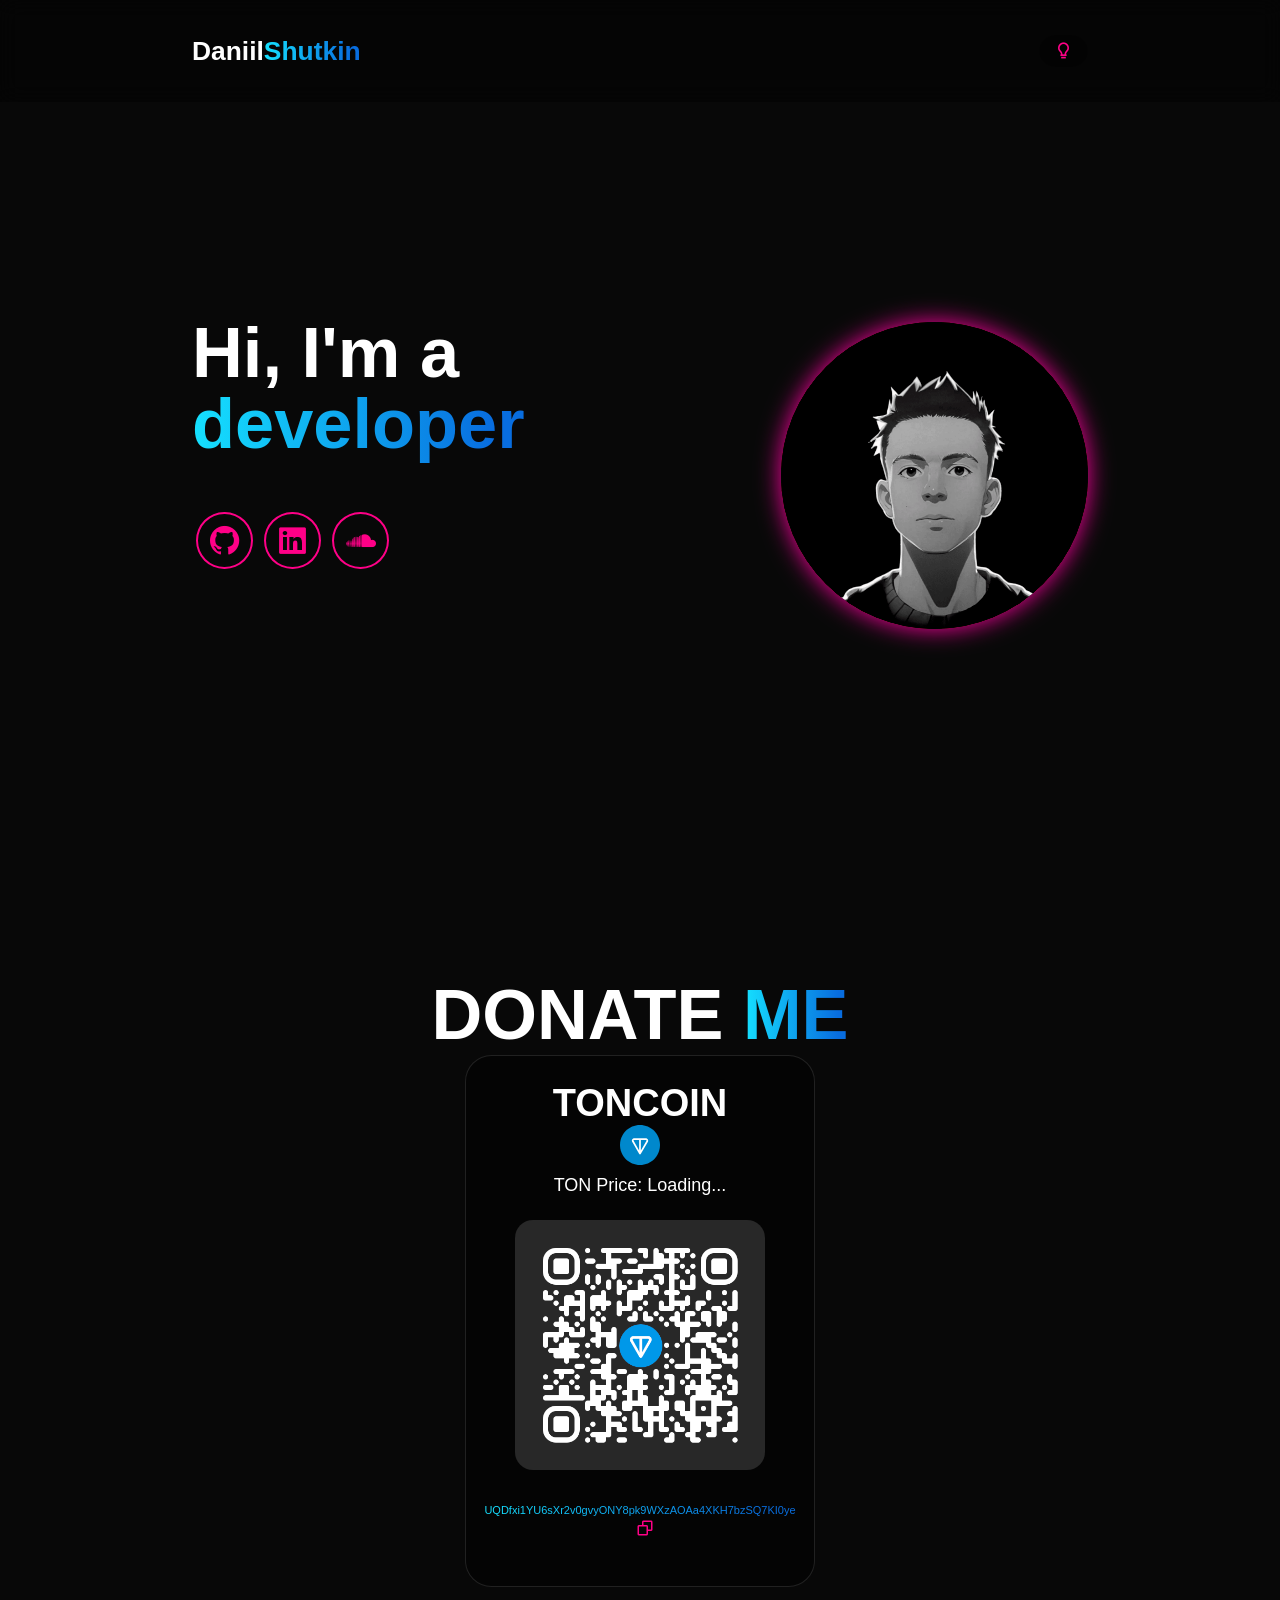
==== commit 249e5ae7: "PAGE" ====
--- a/index.html
+++ b/index.html
@@ -1,180 +1,59 @@
-<!DOCTYPE html>
-<html lang="en">
-  <head>
-    <meta charset="UTF-8" />
-    <meta name="viewport" content="width=device-width, initial-scale=1.0" />
-    <title>Daniil Shutkin</title>
-    <link rel="icon" href="css/img/mac.ico" type="image/x-icon">
-    <link rel="menu-icon" href="css/boxicons/menu-icon.png" type="image/x-icon">
-    <link rel="stylesheet" href="css/style.css"/>
-    <link href='https://unpkg.com/boxicons@2.1.4/css/boxicons.min.css' rel='stylesheet'>
-    <link href='https://cdnjs.cloudflare.com/ajax/libs/font-awesome/6.0.0-beta3/css/all.min.css' rel='stylesheet'>
-  </head>
-  <body>
-    <header class="header no-select">
-      <a href="#home" class="logo">
-        <div class="firstName" data-translate="firstName"></div>
-        <span class="lastName" data-translate="lastName"></span>
-      </a>
-      <i class='bx bx-menu' id="menu-icon"></i>
-      <nav class="navbar">
-        <a href="#home" class="active" id="home-link" data-translate="home"></a>
-        <a href="#experience" class="active" id="experience-link" data-translate="experience"></a>
-        <a href="#projects" class="active" id="projects-link" data-translate="projects"></a>
-        <a href="#donate" class="active" id="donate-link" data-translate="donate"></a>
-      </nav>
-    </header>
-    <section class="home" id="home">
-      <div class="home-content">
-        <div class="header-container">
-          <h1 >Hi, It's</h1>
-          <span>Daniil</span>
-        </div>
-        <h3 class="text-animation">I'm a <span></span></h3>
-        <p data-translate="about_text"></p>
-        <div class="social-icons">
-          <a href="https://github.com/burningmannn"><i class='bx bxl-github'></i></a>
-          <a href="https://www.linkedin.com/in/burningmannn/"><i class='bx bxl-linkedin-square'></i></a>
-          <a href="https://soundcloud.com/burningmannn"><i class='bx bxl-soundcloud'></i></a>
-        </div>
-        <div class="btn-group">
-          <button class="btn" id="language-toggle"><i class='bx bx-world'></i></button>
-          <button class="btn" id="theme-toggle"><i class='bx bx-bulb'></i></button>
-        </div>
-      </div>
-      <div class="home-img">
-        <img src="css/img/image.png" alt="">
-      </div>
-    </section>
-
-    <section class="experience" id="experience">
-      <h2 class="heading" data-translate="experience"></h2>
-      <div class="timeline-items">
-        <div class="timeline-item">
-          <div class="timeline-dot"></div>
-          <div class="timeline-date" data-translate="timeline_date_one"></div>
-          <div class="timeline-content">
-            <h3 data-translate="timeline_place_one"></h3>
-            <p data-translate="timeline_speciality_one"></p>
-          </div>
-        </div>
-        <div class="timeline-item">
-          <div class="timeline-dot"></div>
-          <div class="timeline-date" data-translate="timeline_date_two"></div>
-          <div class="timeline-content">
-            <h3 data-translate="timeline_place_two"></h3>
-            <p data-translate="timeline_speciality_two"></p>
-          </div>
-        </div>
-        <div class="timeline-item">
-          <div class="timeline-dot"></div>
-          <div class="timeline-date" data-translate="timeline_date_three"></div>
-          <div class="timeline-content">
-            <h3 data-translate="timeline_place_three"></h3>
-            <p data-translate="timeline_speciality_three"></p>
-          </div>
-        </div>
-        <div class="timeline-item">
-          <div class="timeline-dot"></div>
-          <div class="timeline-date" data-translate="timeline_date_four"></div>
-          <div class="timeline-content">
-            <h3 data-translate="place_work_one"></h3>
-            <p data-translate="timeline_work_one"></p>
-          </div>
-        </div>
-        <div class="timeline-item">
-          <div class="timeline-dot"></div>
-          <div class="timeline-date" data-translate="timeline_date_five"></div>
-          <div class="timeline-content">
-            <h3 data-translate="place_work_two"></h3>
-            <p data-translate="timeline_work_two"></p>
-          </div>
-        </div>
-      </div>
-    </section>
-
-    <section class="projects" id="projects">
-      <h2 class="heading" data-translate="projects"></h2>
-      <div class="slider">
-        <button class="item">
-          <img src="css/img/project1.png" alt="Project 1" class="project-img">
-          <div class="project-info">
-            <h3>Project 1</h3>
-            <p>Exciting new projects will soon be launched on our platform! We are preparing unique ideas and initiatives that will inspire you and help bring your boldest visions to life. Stay tuned for updates to be among the first to learn about opportunities for participation and collaboration. Don't miss your chance to be part of something big and meaningful!</p>
-            <a href="https://github.com/username/project1" class="btn project-btn" target="_blank">View on GitHub</a>
-          </div>
-        </button>
-        <button class="item">
-          <img src="css/img/project2.png" alt="Project 2" class="project-img">
-          <div class="project-info">
-            <h3>Project 2</h3>
-            <p>Exciting new projects will soon be launched on our platform! We are preparing unique ideas and initiatives that will inspire you and help bring your boldest visions to life. Stay tuned for updates to be among the first to learn about opportunities for participation and collaboration. Don't miss your chance to be part of something big and meaningful!</p>
-            <a href="https://github.com/username/project2" class="btn project-btn" target="_blank">View on GitHub</a>
-          </div>
-        </button>
-        <button class="item">
-          <img src="css/img/project3.png" alt="Project 3" class="project-img">
-          <div class="project-info">
-            <h3>Project 3</h3>
-            <p>Exciting new projects will soon be launched on our platform! We are preparing unique ideas and initiatives that will inspire you and help bring your boldest visions to life. Stay tuned for updates to be among the first to learn about opportunities for participation and collaboration. Don't miss your chance to be part of something big and meaningful!</p>
-            <a href="https://github.com/username/project3" class="btn project-btn" target="_blank">View on GitHub</a>
-          </div>
-        </button>
-        <button class="item">
-          <img src="css/img/project4.png" alt="Project 4" class="project-img">
-          <div class="project-info">
-            <h3>Project 4</h3>
-            <p>Exciting new projects will soon be launched on our platform! We are preparing unique ideas and initiatives that will inspire you and help bring your boldest visions to life. Stay tuned for updates to be among the first to learn about opportunities for participation and collaboration. Don't miss your chance to be part of something big and meaningful!</p>
-            <a href="https://github.com/username/project4" class="btn project-btn" target="_blank">View on GitHub</a>
-          </div>
-        </button>
-        <button class="item">
-          <img src="css/img/project5.png" alt="Project 5" class="project-img">
-          <div class="project-info">
-            <h3>Project 5</h3>
-            <p>Exciting new projects will soon be launched on our platform! We are preparing unique ideas and initiatives that will inspire you and help bring your boldest visions to life. Stay tuned for updates to be among the first to learn about opportunities for participation and collaboration. Don't miss your chance to be part of something big and meaningful!</p>
-            <a href="https://github.com/username/project5" class="btn project-btn" target="_blank">View on GitHub</a>
-          </div>
-        </button>
-      </div>
-    </section>
-    <section class="donate" id="donate">
-      <h2 class="heading" data-translate="donate_me">Donate <span data-translate="donate_me_span">Me</span></h2>
-      <div class="container">
-        <div class="donate-card" data-tilt data-tilt-glare data-tilt-max-glare="0.8">
-          <h2>TONCOIN</h2>
-          <div class="icon-ton">
-            <img src="css/img/ton-icon.svg" alt="TON Icon" class="ton-icon">
-          </div>
-          <div class="info">
-            <ul>
-              <li id="eth-price">TON Price: Loading...</li>
-              <li><img class="donate-image" src="css/img/QR_Code.png"></li>
-              <li>
-                <span class="ton-address" id="eth-address">UQDfxi1YU6sXr2v0gvyONY8pk9WXzAOAa4XKH7bzSQ7KI0ye</span>
-                <i class="bx bx-copy copy-icon" onclick="copyAddress()"></i>
-              </li>
-            </ul>
-          </div>
-        </div>
-      </div>
-    </section>
-    <footer class = "footer">
-      <div class="social">
-        <a href="https://github.com/burningmannn"><i class='bx bxl-github'></i></a>
-        <a href="https://www.linkedin.com/in/burningmannn/"><i class='bx bxl-linkedin-square'></i></a>
-        <a href="https://soundcloud.com/burningmannn"><i class='bx bxl-soundcloud'></i></a>
-      </div>
-      <ul class = "list">
-        <li>
-          <a href="#" data-translate="about"></a>
-        </li>
-      </ul>
-      <p class="copyright">
-        © Daniil Shutkin | All Rights Reserved
-      </p>
-    </footer>
-    <script src="script.js"></script>
-    <script src="tilt.js"></script>
-  </body>
+<!DOCTYPE html>
+<html lang="en">
+  <head>
+    <meta charset="UTF-8" />
+    <meta name="viewport" content="width=device-width, initial-scale=1.0" />
+    <title>Daniil Shutkin</title>
+    <link rel="icon" href="css/img/mac.ico" type="image/x-icon">
+    <link rel="stylesheet" href="css/style.css"/>
+    <link href='https://unpkg.com/boxicons@2.1.4/css/boxicons.min.css' rel='stylesheet'>
+    <link href='https://cdnjs.cloudflare.com/ajax/libs/font-awesome/6.0.0-beta3/css/all.min.css' rel='stylesheet'>
+  </head>
+  <body>
+    <header class="header no-select">
+      <a href="#home" class="logo">Daniil <span class="main-gradient">Shutkin</span></a>
+      <nav class="navbar"></nav>
+      <button class="btn" id="theme-toggle"><i class='bx bx-bulb'></i></button>
+    </header>
+    <section class="home" id="home">
+      <div class="home-content">
+        <h1 class="main-greeting" data-translate="main_greeting">Hi, I'm a <span class="main-gradient">developer</span></h1>
+        <div class="social-icons">
+          <a href="https://github.com/burningmannn"><i class='bx bxl-github'></i></a>
+          <a href="https://www.linkedin.com/in/burningmannn/"><i class='bx bxl-linkedin-square'></i></a>
+          <a href="https://soundcloud.com/burningmannn"><i class='bx bxl-soundcloud'></i></a>
+        </div>
+      </div>
+      <div class="home-img">
+        <img src="css/img/image.png" alt="">
+      </div>
+    </section>
+    <section class="donate" id="donate">
+      <h2 class="heading" data-translate="donate_me">Donate <span data-translate="donate_me_span">Me</span></h2>
+      <div class="container">
+        <div class="donate-card" data-tilt data-tilt-glare data-tilt-max-glare="0.8">
+          <h2>TONCOIN</h2>
+          <div class="icon-ton">
+            <img src="css/img/ton-icon.svg" alt="TON Icon" class="ton-icon">
+          </div>
+          <div class="info">
+            <ul>
+              <li id="eth-price">TON Price: Loading...</li>
+              <li><img class="donate-image" src="css/img/QR_Code.png"></li>
+              <li>
+                <span class="ton-address" id="eth-address">UQDfxi1YU6sXr2v0gvyONY8pk9WXzAOAa4XKH7bzSQ7KI0ye</span>
+                <i class="bx bx-copy copy-icon" onclick="copyAddress()"></i>
+              </li>
+            </ul>
+          </div>
+        </div>
+      </div>
+    </section>
+    <footer class="footer-empty"></footer>
+    <footer class="footer-pc">
+      <p class="copyright"></p>
+    </footer>
+    <script src="script.js"></script>
+    <script src="tilt.js"></script>
+  </body>
 </html>
--- a/css/style.css
+++ b/css/style.css
@@ -25,7 +25,7 @@
   --gradient-color-light: linear-gradient(270deg,#0857df 10%,#8a15ff 100%);
 }
 ::selection {
-  background-color: #00ff1b;
+  background-color: #00c4ff;
   color: #000000;
 }
 body.light-theme ::selection {
@@ -127,6 +127,10 @@
 section {
   min-height: 100vh;
   padding: 10rem 15%;
+  background: var(--bg-color-dark);
+}
+body.light-theme section {
+  background: var(--bg-color-light);
 }
 
 .home{
@@ -140,6 +144,7 @@
   flex-direction: column;
   align-items: flex-start;
   text-align: left;
+  gap: 1.5rem;
 }
 .home-content h1{
   font-size: 8rem;
@@ -181,7 +186,7 @@
 .home-img img{
   position: relative;
   top: 3rem;
-  width: 32vw;
+  width: 24vw;
   border-radius: 50%;
   box-shadow: 0 0 25px var(--main-color-dark);
   cursor: pointer;
@@ -205,11 +210,14 @@
               0 0 100px var(--main-color-light);
 } 
 
+.social-icons {
+  margin: 1.5rem 0 0 0;
+}
 .social-icons a {
   display: inline-flex;
   justify-content: center;
   align-items: center;
-  font-size: 3rem;
+  font-size: 4rem;
   padding: 1rem;
   background: transparent;
   border: 2px solid var(--main-color-dark);
@@ -299,84 +307,6 @@
   min-width: 280px;
 }
 
-.text-animation span {
-  position: relative;
-}
-
-.text-animation span::before {
-  content: "ios Developer";
-  background: linear-gradient(to right, var(--gradient-color-dark), var(--gradient-color-dark));
-  -webkit-background-clip: text;
-  -webkit-text-fill-color: transparent;
-  animation: words 20s infinite;
-}
-
-.text-animation span::after {
-  content: "";
-  background-color: var(--bg-color-dark);
-  position: absolute;
-  width: calc(100% + 8px);
-  height: 100%;
-  border-left: 3px solid var(--main-color-dark);
-  right: -8px;
-  animation: cursor-dark 0.6s infinite, typing 20s steps(14) infinite;
-}
-
-body.light-theme .text-animation span::before {
-  background: linear-gradient(to right, var(--gradient-color-light), var(--gradient-color-light));
-}
-
-body.light-theme .text-animation span::after {
-  background-color: var(--bg-color-light);
-  border-left: 3px solid var(--main-color-light);
-  animation: cursor-light 0.6s infinite, typing 20s steps(14) infinite;
-}
-
-@keyframes cursor-dark {
-  0% {
-    border-left: 2px solid var(--main-color-dark);
-  }
-  100% {
-    border-left: 2px solid transparent;
-  }
-}
-
-@keyframes cursor-light {
-  0% {
-    border-left: 2px solid var(--main-color-light);
-  }
-  100% {
-    border-left: 2px solid transparent;
-  }
-}
-
-@keyframes words {
-  0%, 20% {
-    content: "Developer";
-  }
-  21%, 40% {
-    content: "Engineer";
-  }
-  41%, 60% {
-    content: "Developer";
-  }
-  61%, 80% {
-    content: "Engineer";
-  }
-  81%, 100% {
-    content: "Developer";
-  }
-}
-
-@keyframes typing {
-  10%, 15%, 30%, 35%, 50%, 55%, 70%, 75%, 90%, 95% {
-    width: 0;
-  }
-  5%, 20%, 25%, 40%, 45%, 60%, 65%, 80%, 85% {
-    width: calc(100% + 8px);
-  }
-}
-
 .header-container {
   display: flex;
   align-items: center;
@@ -400,217 +330,65 @@
   margin: 5rem 0;
 }
 
-.experience{
-  padding: 100px 15px;
+.footer{
+  width: 100%;
   background: var(--second-bg-color-dark);
-}
-body.light-theme .experience{
+  padding: 0;
+  text-align: center;
+  margin-top: 0;
+  padding-top: 0;
+  padding-bottom: 0;
+  border: none;
+}
+.footer .social{
+  margin-bottom: 2rem;
+}
+.footer .social a{
+  display: inline-block;
+  margin: 0 1rem;
+  color: var(--main-color-dark);
+  font-size: 2.5rem;
+  transition: color 0.3s;
+}
+.footer .social a:hover{
+  color: var(--text-color-dark);
+}
+.footer ul{
+  display: flex;
+  justify-content: center;
+  gap: 2rem;
+  margin-bottom: 1rem;
+}
+.footer ul li a{
+  color: var(--text-color-dark);
+  font-size: 1.6rem;
+  transition: color 0.3s;
+}
+.footer ul li a:hover{
+  color: var(--main-color-dark);
+}
+.footer .copyright{
+  color: var(--text-color-dark);
+  font-size: 1.4rem;
+}
+
+body.light-theme .footer {
   background: var(--second-bg-color-light);
 }
-
-.experience h2{
-  margin-bottom: 5rem;
-}
-
-.timeline-items{
-  max-width: 1200px;
-  margin: auto;
-  display: flex;
-  flex-wrap: wrap;
-  position: relative;
-}
-.timeline-items::before{
-  content: "";
-  position: absolute;
-  width: 5px;
-  height: 100%;
-  background-color: var(--main-color-dark);
-  left: calc(50% - 1px);
-}
-body.light-theme .timeline-items::before{
-  background-color: var(--main-color-light);
-}
-
-.timeline-item{
-  margin-bottom: 40px;
-  width: 99.8%;
-  position: relative;
-}
-.timeline-item:last-child{
-  margin-bottom: 0;
-}
-.timeline-item:nth-child(odd){
-  padding-right: calc(50% + 30px);
-  text-align: right;
-}
-.timeline-item:nth-child(even){
-  padding-left: calc(50% + 30px);
-}
-
-.timeline-dot{
-  height: 21px;
-  width: 21px;
-  background-color: var(--main-color-dark);
-  box-shadow: 0 0 25px var(--main-color-dark),
-              0 0 50px var(--main-color-dark);
-  position: absolute;
-  left: calc(50% - 8px);
-  border-radius: 50%;
-  top: 10px;
-}
-body.light-theme .timeline-dot{
-  background-color: var(--main-color-light);
-  box-shadow: 0 0 25px var(--main-color-light),
-              0 0 50px var(--main-color-light);
-}
-
-.timeline-date{
-  font-size: 20px;
-  font-weight: 800;
-  color: var(--second-bg-color-light);
-  margin: 6px 0 15px;
-}
-body.light-theme .timeline-date{
-  color: var(--second-bg-color-dark);
-}
-
-.timeline-content{
-  background-color: var(--bg-color-dark);
-  border: 3px solid var(--main-color-dark);
-  padding: 30px 50px;
-  border-radius: 4rem;
-  box-shadow: 0 0 10px var(--main-color-dark);
-  cursor: pointer;
-  transition: 0.3s ease-in-out;
-}
-.timeline-content:hover{
-  transform: scale(1.05);
-  box-shadow: 0 0 25px var(--main-color-dark);
-}
-
-body.light-theme .timeline-content{
-  background-color: var(--bg-color-light);
-  border: 3px solid var(--main-color-light);
-  box-shadow: 0 0 10px var(--main-color-light);
-}
-body.light-theme .timeline-content:hover{
-  box-shadow: 0 0 25px var(--main-color-light);
-}
-
-.timeline-content h3{
-  font-size: 20px;
-  color: var(--second-bg-color-light);
-  margin: 0 0 10px;
-  font-weight: 500;
-}
-body.light-theme .timeline-content h3{
-  color: var(--second-bg-color-dark);
-}
-
-.timeline-content p{
-  font-size: 16px;
-  color: var(--second-bg-color-light);
-  line-height: 22px;
-  font-weight: 300;
-}
-body.light-theme .timeline-content p{
-  color: var(--second-bg-color-dark);
-}
-
-/* ::-webkit-scrollbar{
-  width: 10px;
-}
-::-webkit-scrollbar-thumb{
-  background-color: var(--scrollbar-thumb);
-} */
-
-.footer{
-  position: relative;
-  bottom: 0;
-  width: 100%;
-  padding: 40px 0;
-  background-color: var(--second-bg-color-dark);
-}
-.footer .social{
-  text-align: center;
-  padding-bottom: 25px;
-  color: var(--main-color-dark);
-}
-.footer .social a{
-  font-size: 25px;
-  color: var(--main-color-dark);
-  border: 2px solid var(--main-color-dark);
-  width: 42px;
-  height: 42px;
-  line-height: 42px;
-  display: inline-block;
-  text-align: center;
-  border-radius: 50%;
-  margin: 0 10px;
-  transition: 0.3s ease-in-out;
-}
-.footer .social a:hover{
-  transform: scale(1.2)translateY(-10px);
-  background-color: var(--main-color-dark);
-  color: var(--bg-color-dark);
-  box-shadow: 0 0 25px var(--main-color-dark);
-}
-.footer ul{
-  margin-top: 0;
-  padding: 0;
-  font-size: 18px;
-  line-height: 1.6;
-  margin-bottom: 0;
-  text-align: center;
-}
-.footer ul li a{
-  color: var(--bg-color-light);
-  border-bottom: 3px solid transparent;
-  transition: 0.3s ease-in-out;
-}
-.footer ul li a:hover{
-  border-bottom: 3px solid var(--main-color-dark);
-}
-.footer ul li{
-  display: inline-block;
-  padding: 0 15px;
-}
-
-body.light-theme .footer {
-  background-color: var(--second-bg-color-light);
-}
-  
-body.light-theme .footer .social {
-    color: var(--main-color-light);
-}
-  
 body.light-theme .footer .social a {
   color: var(--main-color-light);
-  border: 2px solid var(--main-color-light);
-}
-  
+}
 body.light-theme .footer .social a:hover {
-  background-color: var(--main-color-light);
-  color: var(--bg-color-light);
-  box-shadow: 0 0 25px var(--main-color-light);
-}
-  
+  color: var(--text-color-light);
+}
 body.light-theme .footer ul li a {
-  color: var(--bg-color-dark);
-}
-  
+  color: var(--text-color-light);
+}
 body.light-theme .footer ul li a:hover {
-  border-bottom: 3px solid var(--main-color-light);
-  transform: translateY(-3px);
-}
-
-.footer .copyright{
-  text-align: center;
-  font-size: 16px;
-  color: var(--bg-color-light);
+  color: var(--main-color-light);
 }
 body.light-theme .footer .copyright {
-  color: var(--bg-color-dark);
+  color: var(--text-color-light);
 }
 
 .no-select {
@@ -620,11 +398,13 @@
 }
 
 .donate{
-  padding: 100px 15px;
-  background: var(--second-bg-color-dark);
+  padding: 30px 0 10px 0;
+  margin: 0;
+  min-height: unset;
+  background: var(--bg-color-dark);
 }
 body.light-theme .donate{
-  background: var(--second-bg-color-light);
+  background: var(--bg-color-light);
 }
 
 .donate-card {
@@ -639,7 +419,7 @@
   padding: 3rem 2rem;
   overflow: hidden;
   cursor: pointer;
-  box-shadow: 0 0 5px var(--bg-color-dark);
+  box-shadow: none;
   transition: 0.3s ease;
   color: var(--bg-color-light);
   max-width: 350px;
@@ -649,26 +429,16 @@
 }
 body.light-theme .donate-card{
   background-color: rgba(181, 181, 181, 0.4);
-  box-shadow: 0 0 5px var(--bg-color-light);
+  box-shadow: none;
   color: var(--bg-color-dark);
 }
 
-.donate {
-  padding: 50px 15px; /* Уменьшаем отступы */
-  min-height: 100vh;
-  align-items: center;
-  justify-content: center;
-  text-align: center;
-}
-
 .donate-card:hover {
-box-shadow: 0 0 25px var(--main-color-dark),
-            0 0 50px var(--main-color-dark);
-transform: scale(1.02);
+  box-shadow: none;
+  transform: scale(1.02);
 }
 body.light-theme .donate-card:hover {
-  box-shadow: 0 0 25px var(--main-color-light),
-              0 0 50px var(--main-color-light);
+  box-shadow: none;
 }
 
 .eth-address {
@@ -773,25 +543,43 @@
   section{
     padding: 10rem 3% 5rem;
   }
-  .timeline-items::before{
-    left: 7px;
-  }
-  .timeline-item:nth-child(odd){
-    padding-right: 0;
-    text-align: left;
-  }
-  .timeline-item:nth-child(odd),
-  .timeline-item:nth-child(even){
-    padding-left: 37px;
-  }
-  .timeline-dot{
-    left: 0;
-  }
-  .experience{
-    padding-bottom: 7rem;
-  }
   .footer{
     padding: 2rem 3%;
+  }
+  .home{
+    flex-direction: column-reverse;
+    margin: 5rem 4rem;
+  }
+  .home-content h3{
+    font-size: 2.6rem;
+  }
+  .home-content h1{
+    font-size: 8rem;
+    margin-top: 3rem;
+  }
+  .home-content p{
+    max-width: 600px;
+    margin: 0 auto;
+  }
+  .home-img img{
+    width: 60vw;
+  }
+  .header-container span {
+    margin-top: 30px;
+  }
+  .heading {
+    font-size: 4rem;
+    word-wrap: break-word;
+    text-align: center;
+  }
+  .donate {
+    padding: 20px 3% 20px 3%; /* Уменьшаем паддинг сверху и снизу */
+    min-height: unset;
+    margin-bottom: 0;
+  }
+  .donate-card {
+    min-height: 0;
+    margin-bottom: 0;
   }
 }
 @media(max-width:895px){
@@ -830,32 +618,52 @@
     color: var(--bg-color-dark);
   }
 
-  .home{
+  .home {
+    position: relative;
     flex-direction: column-reverse;
-    margin: 5rem 4rem;
-  }
-  .home-content h3{
-    font-size: 2.6rem;
-  }
-  .home-content h1{
-    font-size: 8rem;
-    margin-top: 3rem;
-  }
-  .home-content p{
-    max-width: 600px;
-    margin: 0 auto;
-  }
-  .home-img img{
-    width: 80vw;
+    margin: 80px;
+    min-height: 100vh;
+  }
+  .home-content {
+    position: absolute;
+    top: 0;
+    left: 0;
+    width: 100%;
+    z-index: 2;
+    background: none;
+    align-items: center;
+    text-align: center;
+    gap: 0.2rem;
+    padding: 0.0rem 0.5rem 0px 0.5rem;
+  }
+  .main-greeting {
+    font-size: 1.2rem;
+    margin-top: 0.2rem;
+    margin-bottom: 0.2rem;
+  }
+  .social-icons {
+    margin-top: 0.1rem;
+    margin-bottom: 0.1rem;
+  }
+  .social-icons a {
+    font-size: 2.5rem;
+    margin: 0.2rem 0.1rem;
+  }
+  .home-img {
+    position: relative;
+    z-index: 1;
   }
   .header-container span {
     margin-top: 30px;
   }
-
   .heading {
     font-size: 4rem; /* Уменьшите размер заголовка */
     word-wrap: break-word;
     text-align: center; /* Выровняйте текст для лучшего отображения */
+  }
+  .header-container h1 {
+    text-align: left;
+    margin-left: 0;
   }
 
   .slider {
@@ -880,6 +688,12 @@
   .item:not(.active) {
       filter: blur(2px); /* Уменьшаем эффект блюра для неактивных карточек */
       opacity: 0.6; /* Уменьшаем непрозрачность для неактивных карточек */
+  }
+
+  .footer-empty {
+    height: 40px;
+    width: 100%;
+    background: transparent;
   }
 }
 
@@ -922,119 +736,11 @@
   border: 1px solid rgba(100,100,100,0.3);
 }
 
-.projects{
-  padding: 100px 0px;
-  background: var(--second-bg-color-dark);
-}
-body.light-theme .projects{
-  background: var(--second-bg-color-light);
-}
-
-.projects .heading {
-  margin: 0; /* Убирает внешние отступы */
-  padding: 0; /* Убирает внутренние отступы (на всякий случай) */
-}
-
-/* Стили для изображения */
-.project-img {
-  width: 100%;
-  height: 250px; /* Высота изображения */
-  object-fit: cover; /* Сохраняем пропорции изображения */
-  border-radius: 10px;
-/*  border: 1px solid rgba(100,100,100,0.3);*/
-}
-
-/* Стили для активной карточки */
-.item.active {
-  box-shadow: 0 0 10px var(--main-color-dark);
-  filter: none; /* Убираем эффект блюра */
-  z-index: 2; /* Увеличиваем z-index для активной карточки */
-}
-body.light-theme .item.active {
-  box-shadow: 0 0 10px var(--main-color-light);
-}
-
-/* Эффект подсветки при наведении */
-.item:hover {
-  filter: none; /* Убираем эффект блюра */
-  box-shadow: 0 0 25px var(--main-color-dark),
-              0 0 50px var(--main-color-dark);
-}
-/* Эффект подсветки при наведении для светлой темы */
-body.light-theme .item:hover {
-  box-shadow: 0 0 25px var(--main-color-light),
-              0 0 50px var(--main-color-light);
-}
-
-/* Стили для неактивных карточек */
-.item:not(.active) {
-  filter: blur(4px); /* Эффект блюра для неактивных карточек */
-  opacity: 0.6; /* Уменьшаем непрозрачность для неактивных карточек */
-}
-
-/* Стили для информации о проекте */
-.project-info {
-  flex-grow: 1;
-  padding-top: 10px;
-}
-
-/* Заголовок проекта */
-.project-info h3 {
-  font-size: 1.2em;
-  color: var(--main-color-dark);
-  margin-bottom: 10px;
-}
-body.light-theme .project-info h3 {
-  color: var(--main-color-light);
-}
-
-/* Описание проекта */
-.project-info p {
-  font-size: 0.9em;
-  color: var(--bg-color-light);
-  margin: 0 15px 15px; /* Добавляем отступы справа и слева */
-}
-body.light-theme .project-info p {
-  color: var(--bg-color-dark);
-}
-
-/* Стили для кнопок в проекте */
-.project-btn {
-  display: inline-block;
-  background-color: var(--main-color-dark);
-  color: var(--bg-color-dark);
-  padding: 10px 20px;
-  text-decoration: none;
-  border-radius: 5px;
-  font-size: 0.9em;
-  transition: background-color 0.3s, color 0.3s, border 0.3s, box-shadow 0.3s;
-  box-shadow: none;
-}
-
-body.light-theme .project-btn {
-  background-color: var(--main-color-light);
-  color: var(--bg-color-light);
-  box-shadow: none;
-}
-
-.project-btn:hover {
-  background-color: var(--bg-color-dark);
-  color: var(--main-color-dark);
-  border: 1px solid var(--main-color-dark);
-  box-shadow: 0 4px 8px rgba(0, 0, 0, 0.2); /* Добавил тень для улучшения эффекта */
-}
-
-body.light-theme .project-btn:hover {
-  background-color: var(--bg-color-light);
-  color: var(--main-color-light);
-  border: 1px solid var(--main-color-light);
-  box-shadow: 0 4px 8px rgba(0, 0, 0, 0.2); /* Тень при свете */
-}
-
 @media(max-width: 768px) {
   .donate-card {
     padding: 1.5rem;
-    min-height: 350px;
+    min-height: 0;
+    margin-bottom: 0;
   }
   
   .info ul {
@@ -1045,12 +751,17 @@
     width: 40px;
     height: 40px;
   }
+  .donate {
+    padding-bottom: 0;
+    margin-bottom: 0;
+  }
 }
 
 @media(max-width: 480px) {
   .donate-card {
     padding: 1rem;
-    min-height: 300px;
+    min-height: 0;
+    margin-bottom: 0;
   }
   
   .info ul {
@@ -1061,4 +772,89 @@
     width: 35px;
     height: 35px;
   }
-}
+  .donate {
+    padding-bottom: 0;
+    margin-bottom: 0;
+  }
+}
+
+.main-gradient {
+  background: var(--gradient-color-dark);
+  background-clip: text;
+  color: transparent;
+  -webkit-background-clip: text;
+}
+body.light-theme .main-gradient {
+  background: var(--gradient-color-light);
+  background-clip: text;
+  color: transparent;
+  -webkit-background-clip: text;
+}
+
+.small-header {
+  font-size: 4.5rem !important;
+}
+
+p[data-translate='about_text'] {
+  margin-top: 2.5rem;
+}
+
+.donate .heading {
+  margin-bottom: 0;
+}
+
+.footer-pc {
+  width: 100%;
+  background: var(--bg-color-dark);
+  padding: 2rem 0 0 0;
+  text-align: center;
+  margin-top: 2rem;
+}
+.footer-pc .copyright {
+  color: var(--text-color-dark);
+  font-size: 1.4rem;
+}
+@media (max-width: 895px) {
+  .footer-pc {
+    display: none;
+  }
+}
+
+body.light-theme .footer-pc {
+  background: var(--bg-color-light);
+}
+
+.header .btn {
+  margin-left: 2rem;
+  padding: 0.7rem 1.7rem;
+  font-size: 2.2rem;
+  background: var(--third-bg-color-dark);
+  color: var(--main-color-dark);
+  border-radius: 2.5rem;
+  border: none;
+  box-shadow: none;
+  cursor: pointer;
+  display: flex;
+  align-items: center;
+  justify-content: center;
+  transition: background 0.2s, color 0.2s;
+}
+.header .btn:hover {
+  background: var(--main-color-dark);
+  color: var(--bg-color-dark);
+}
+body.light-theme .header .btn {
+  background: var(--third-bg-color-light);
+  color: var(--main-color-light);
+}
+body.light-theme .header .btn:hover {
+  background: var(--main-color-light);
+  color: var(--bg-color-light);
+}
+@media (max-width: 895px) {
+  .header .btn {
+    margin-left: 1rem;
+    font-size: 1.7rem;
+    padding: 0.5rem 1.2rem;
+  }
+}
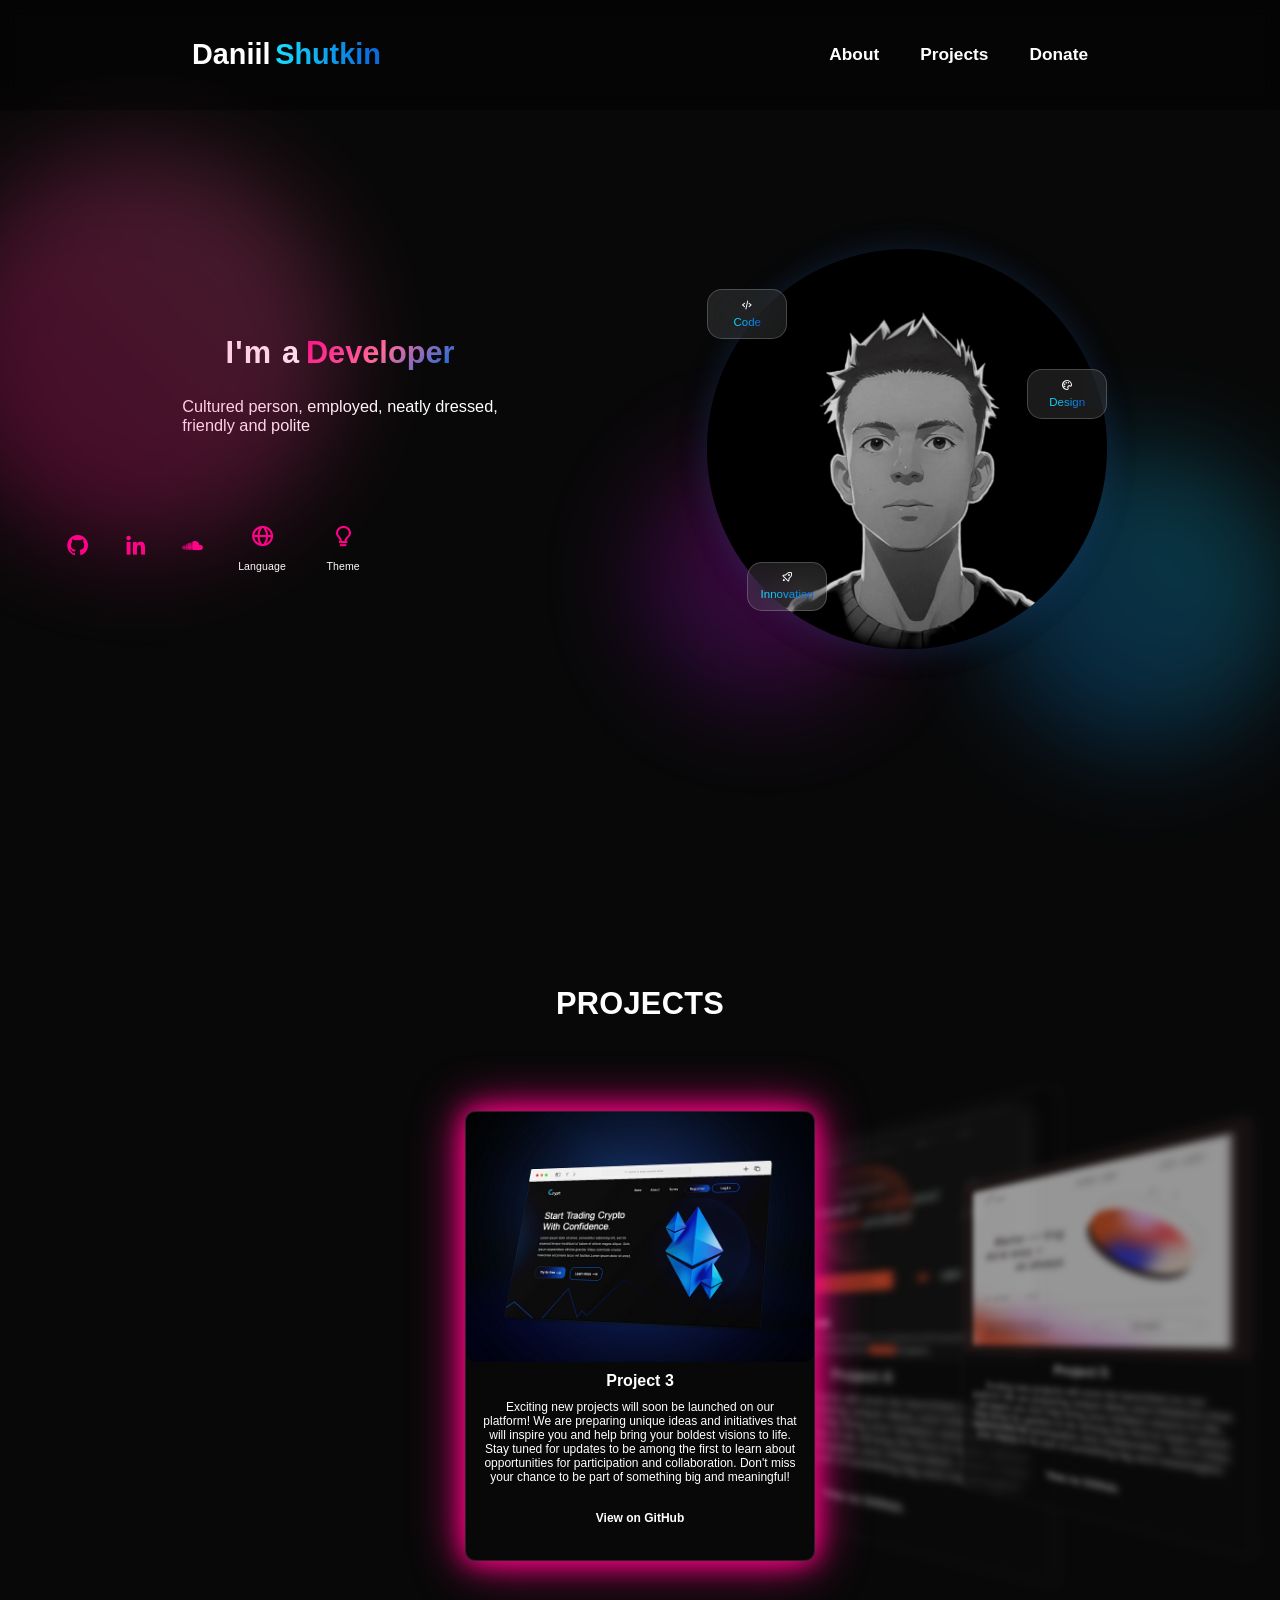
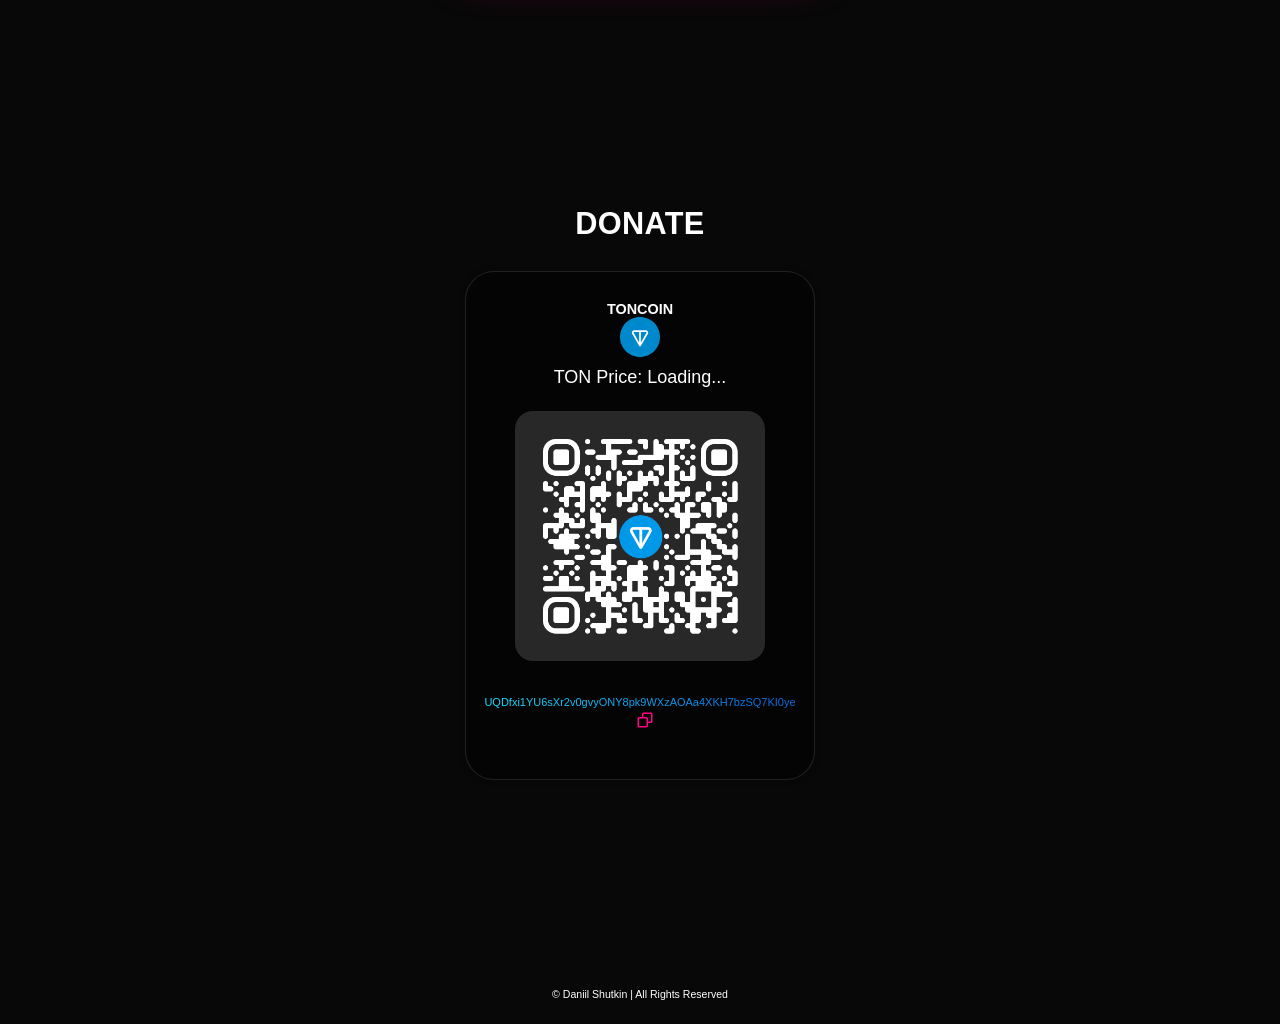
==== commit a0cff067: "Add files via upload" ====
--- a/index.html
+++ b/index.html
@@ -5,27 +5,119 @@
     <meta name="viewport" content="width=device-width, initial-scale=1.0" />
     <title>Daniil Shutkin</title>
     <link rel="icon" href="css/img/mac.ico" type="image/x-icon">
+    <link rel="menu-icon" href="css/boxicons/menu-icon.png" type="image/x-icon">
     <link rel="stylesheet" href="css/style.css"/>
     <link href='https://unpkg.com/boxicons@2.1.4/css/boxicons.min.css' rel='stylesheet'>
     <link href='https://cdnjs.cloudflare.com/ajax/libs/font-awesome/6.0.0-beta3/css/all.min.css' rel='stylesheet'>
   </head>
   <body>
+    <div class="background-grid"></div>
     <header class="header no-select">
-      <a href="#home" class="logo">Daniil <span class="main-gradient">Shutkin</span></a>
-      <nav class="navbar"></nav>
-      <button class="btn" id="theme-toggle"><i class='bx bx-bulb'></i></button>
+      <a href="#home" class="logo">
+        <div class="firstName" data-translate="firstName"></div>
+        <span class="lastName-accent lastName" data-translate="lastName"></span>
+      </a>
+      <i class='bx bx-menu' id="menu-icon"></i>
+      <nav class="navbar">
+        <a href="#home" class="active" id="home-link" data-translate="home"></a>
+        <a href="#projects" class="active" id="projects-link" data-translate="projects"></a>
+        <a href="#donate" class="active" id="donate-link" data-translate="donate"></a>
+      </nav>
     </header>
     <section class="home" id="home">
-      <div class="home-content">
-        <h1 class="main-greeting" data-translate="main_greeting">Hi, I'm a <span class="main-gradient">developer</span></h1>
-        <div class="social-icons">
-          <a href="https://github.com/burningmannn"><i class='bx bxl-github'></i></a>
-          <a href="https://www.linkedin.com/in/burningmannn/"><i class='bx bxl-linkedin-square'></i></a>
-          <a href="https://soundcloud.com/burningmannn"><i class='bx bxl-soundcloud'></i></a>
+      <div class="home-container">
+        <div class="gradient-orb orb-1"></div>
+        <div class="gradient-orb orb-2"></div>
+        <div class="gradient-orb orb-3"></div>
+        <div class="home-content">
+          <div class="hero-text">
+            <div class="role-container">
+              <h3 class="text-animation" data-translate="role">I'm a <span class="lastName">Developer</span></h3>
+            </div>
+            <p class="hero-description" data-translate="hero_description">Cultured person, employed, neatly dressed,<br>friendly and polite</p>
+          </div>
+          <div class="hero-actions">
+            <div class="icon-row">
+              <a href="https://github.com/burningmannn" class="icon-link" target="_blank" rel="noopener" title="GitHub">
+                <i class="bx bxl-github"></i>
+              </a>
+              <a href="https://www.linkedin.com/in/burningmannn/" class="icon-link" target="_blank" rel="noopener" title="LinkedIn">
+                <i class="bx bxl-linkedin"></i>
+              </a>
+              <a href="https://soundcloud.com/burningmannn" class="icon-link" target="_blank" rel="noopener" title="SoundCloud">
+                <i class="bx bxl-soundcloud"></i>
+              </a>
+              <div class="icon-with-label">
+                <button class="icon-link" id="language-toggle" title="Language">
+                  <i class="bx bx-globe"></i>
+                </button>
+                <span class="icon-label" data-translate="label_language">Язык</span>
+              </div>
+              <div class="icon-with-label">
+                <button class="icon-link" id="theme-toggle" title="Theme">
+                  <i class="bx bx-bulb"></i>
+                </button>
+                <span class="icon-label" data-translate="label_theme">Тема</span>
+              </div>
+            </div>
+          </div>
+        </div>
+        <div class="avatar-block">
+          <div class="image-frame">
+            <img src="css/img/image.png" alt="Daniil Shutkin" class="hero-image">
+          </div>
+          <div class="floating-elements">
+            <div class="floating-card card-1"><i class='bx bx-code-alt'></i><span data-translate="float_code">Code</span></div>
+            <div class="floating-card card-2"><i class='bx bx-palette'></i><span data-translate="float_design">Design</span></div>
+            <div class="floating-card card-3"><i class='bx bx-rocket'></i><span data-translate="float_innovation">Innovation</span></div>
+          </div>
         </div>
       </div>
-      <div class="home-img">
-        <img src="css/img/image.png" alt="">
+    </section>
+
+    <section class="projects" id="projects">
+      <h2 class="heading" data-translate="projects"></h2>
+      <div class="slider">
+        <button class="item">
+          <img src="css/img/project1.png" alt="Project 1" class="project-img">
+          <div class="project-info">
+            <h3>Project 1</h3>
+            <p>Exciting new projects will soon be launched on our platform! We are preparing unique ideas and initiatives that will inspire you and help bring your boldest visions to life. Stay tuned for updates to be among the first to learn about opportunities for participation and collaboration. Don't miss your chance to be part of something big and meaningful!</p>
+            <a href="https://github.com/username/project1" class="btn project-btn" target="_blank">View on GitHub</a>
+          </div>
+        </button>
+        <button class="item">
+          <img src="css/img/project2.png" alt="Project 2" class="project-img">
+          <div class="project-info">
+            <h3>Project 2</h3>
+            <p>Exciting new projects will soon be launched on our platform! We are preparing unique ideas and initiatives that will inspire you and help bring your boldest visions to life. Stay tuned for updates to be among the first to learn about opportunities for participation and collaboration. Don't miss your chance to be part of something big and meaningful!</p>
+            <a href="https://github.com/username/project2" class="btn project-btn" target="_blank">View on GitHub</a>
+          </div>
+        </button>
+        <button class="item">
+          <img src="css/img/project3.png" alt="Project 3" class="project-img">
+          <div class="project-info">
+            <h3>Project 3</h3>
+            <p>Exciting new projects will soon be launched on our platform! We are preparing unique ideas and initiatives that will inspire you and help bring your boldest visions to life. Stay tuned for updates to be among the first to learn about opportunities for participation and collaboration. Don't miss your chance to be part of something big and meaningful!</p>
+            <a href="https://github.com/username/project3" class="btn project-btn" target="_blank">View on GitHub</a>
+          </div>
+        </button>
+        <button class="item">
+          <img src="css/img/project4.png" alt="Project 4" class="project-img">
+          <div class="project-info">
+            <h3>Project 4</h3>
+            <p>Exciting new projects will soon be launched on our platform! We are preparing unique ideas and initiatives that will inspire you and help bring your boldest visions to life. Stay tuned for updates to be among the first to learn about opportunities for participation and collaboration. Don't miss your chance to be part of something big and meaningful!</p>
+            <a href="https://github.com/username/project4" class="btn project-btn" target="_blank">View on GitHub</a>
+          </div>
+        </button>
+        <button class="item">
+          <img src="css/img/project5.png" alt="Project 5" class="project-img">
+          <div class="project-info">
+            <h3>Project 5</h3>
+            <p>Exciting new projects will soon be launched on our platform! We are preparing unique ideas and initiatives that will inspire you and help bring your boldest visions to life. Stay tuned for updates to be among the first to learn about opportunities for participation and collaboration. Don't miss your chance to be part of something big and meaningful!</p>
+            <a href="https://github.com/username/project5" class="btn project-btn" target="_blank">View on GitHub</a>
+          </div>
+        </button>
       </div>
     </section>
     <section class="donate" id="donate">
@@ -49,9 +141,12 @@
         </div>
       </div>
     </section>
-    <footer class="footer-empty"></footer>
-    <footer class="footer-pc">
-      <p class="copyright"></p>
+    <footer class = "footer">
+      <ul class = "list">
+      </ul>
+      <p class="copyright">
+        © Daniil Shutkin | All Rights Reserved
+      </p>
     </footer>
     <script src="script.js"></script>
     <script src="tilt.js"></script>
--- a/css/style.css
+++ b/css/style.css
@@ -8,21 +8,26 @@
   list-style: none;
 }
 :root {
-  /* --scrollbar-thumb: rgba(100, 100, 100, 0.5); */
-
   --bg-color-dark: #080808;
   --second-bg-color-dark: #101010;
   --third-bg-color-dark: rgba(0,0,0,0.3);
   --text-color-dark: white;
   --main-color-dark: #ff0087;
   --gradient-color-dark: linear-gradient(to left, #086ddf 10%, #15e1ff);
-
-  --bg-color-light: #ffffff;
-  --second-bg-color-light: #dedede;
-  --third-bg-color-light: rgba(255, 255, 255, 0.3);
-  --text-color-light: rgb(0, 0, 0);
-  --main-color-light: #650cea;
-  --gradient-color-light: linear-gradient(270deg,#0857df 10%,#8a15ff 100%);
+  --header-height: 80px;
+}
+body.light-theme {
+  --bg-color-light: #fff;
+  --second-bg-color-light: #fff;
+  --third-bg-color-light: #fff;
+  --text-color-light: #232323;
+  --main-color-light: #ff4fa3;
+  --main-color-light-hover: #ffb6e6;
+  --dark-color: #232323;
+  --gradient-color-light: linear-gradient(135deg, #fff 0%, #ff4fa3 100%);
+  background: var(--bg-color-light);
+  color: var(--text-color-light);
+  --text-color: var(--text-color-light);
 }
 ::selection {
   background-color: #00c4ff;
@@ -36,6 +41,51 @@
 html {
   font-size: 60%;
   overflow-x: hidden;
+}
+
+.home {
+  overflow-x: hidden;
+}
+
+@media (max-width: 900px) {
+  .gradient-orb.orb-1 {
+    width: 220px;
+    height: 220px;
+    top: -60px;
+    left: -60px;
+  }
+  .gradient-orb.orb-2 {
+    width: 160px;
+    height: 160px;
+    top: 55%;
+    right: -30px;
+  }
+  .gradient-orb.orb-3 {
+    width: 120px;
+    height: 120px;
+    bottom: -30px;
+    left: 60%;
+  }
+}
+@media (max-width: 600px) {
+  .gradient-orb.orb-1 {
+    width: 120px;
+    height: 120px;
+    top: -30px;
+    left: -30px;
+  }
+  .gradient-orb.orb-2 {
+    width: 90px;
+    height: 90px;
+    top: 60%;
+    right: -20px;
+  }
+  .gradient-orb.orb-3 {
+    width: 70px;
+    height: 70px;
+    bottom: -15px;
+    left: 65%;
+  }
 }
 
 body{
@@ -47,6 +97,12 @@
   background: var(--bg-color-light);
   color: var(--text-color-light);
   --text-color: var(--text-color-light);
+}
+body, body.light-theme {
+  transition: background 0.5s cubic-bezier(.4,0,.2,1), color 0.5s cubic-bezier(.4,0,.2,1);
+}
+.header, .footer, .donate-card, .item, .project-btn, .btn, .icon-link, .icon-label, .icon-row, .glass-tooltip, .navbar a, .home-content h1, .hero-description, .floating-card, .scroll-indicator, .gradient-orb, .project-info, .project-img {
+  transition: background 0.5s cubic-bezier(.4,0,.2,1), color 0.5s cubic-bezier(.4,0,.2,1), box-shadow 0.5s cubic-bezier(.4,0,.2,1), border-color 0.5s cubic-bezier(.4,0,.2,1), filter 0.5s cubic-bezier(.4,0,.2,1), opacity 0.5s cubic-bezier(.4,0,.2,1);
 }
 
 .header{
@@ -63,7 +119,9 @@
   z-index: 1000;
 }
 body.light-theme .header {
-  background: var(--third-bg-color-light);
+  background: rgba(255,255,255,0.7);
+  box-shadow: 0 4px 24px 0 #FF5C8D22;
+  backdrop-filter: blur(12px);
 }
 
 .logo{
@@ -78,7 +136,7 @@
   transform: scale(1.1);
 }
 body.light-theme .logo {
-  color: var(--text-color-light);
+  color: #313642;
 }
 
 span{
@@ -92,6 +150,30 @@
   background-clip: text;
   color: transparent;
   -webkit-background-clip: text;
+}
+body.light-theme .home-content h1 span {
+  background: var(--gradient-color-light);
+  background-clip: text;
+  color: transparent;
+  -webkit-background-clip: text;
+}
+body.light-theme .home-img img {
+  box-shadow: 0 0 32px 0 #FF5C8D33;
+}
+body.light-theme .orb-1 {
+  background: linear-gradient(45deg, #FFB6C1, #ECECF1);
+  opacity: 0.18;
+  filter: blur(32px);
+}
+body.light-theme .orb-2 {
+  background: linear-gradient(45deg, #FF5C8D, #D1D5DB);
+  opacity: 0.13;
+  filter: blur(32px);
+}
+body.light-theme .orb-3 {
+  background: linear-gradient(45deg, #ECECF1, #FF5C8D);
+  opacity: 0.10;
+  filter: blur(32px);
 }
 
 .navbar a{
@@ -110,6 +192,13 @@
   color: var(--main-color-light);
   border-bottom: 3px solid var(--main-color-light);
 }
+body.light-theme .navbar a {
+  color: #313642;
+}
+body.light-theme .navbar a:hover {
+  color: var(--main-color-light);
+  border-bottom: 3px solid var(--main-color-light);
+}
 
 .firstName {
   margin-right: 0.5rem;
@@ -127,10 +216,6 @@
 section {
   min-height: 100vh;
   padding: 10rem 15%;
-  background: var(--bg-color-dark);
-}
-body.light-theme section {
-  background: var(--bg-color-light);
 }
 
 .home{
@@ -144,7 +229,6 @@
   flex-direction: column;
   align-items: flex-start;
   text-align: left;
-  gap: 1.5rem;
 }
 .home-content h1{
   font-size: 8rem;
@@ -159,44 +243,20 @@
   -webkit-background-clip: text;
 }
 body.light-theme .home-content h1 span {
+  color: #292F3B;
+  background: none;
+  -webkit-background-clip: initial;
+}
+body.light-theme .home-content h1 span {
   background: var(--gradient-color-light);
   background-clip: text;
   color: transparent;
   -webkit-background-clip: text;
 }
-
-.home-content h3{
-  margin: 1rem 0;
-  font-size: 4rem;
-}
-
-.home-content p{
-  font-size: 1.5rem;
-  font-weight: 500;
-  line-height: 1.8;
-  max-width: 1000px;
-}
-
-h2{
-  font-size: 38px;
-  font-weight: 800;
-  text-transform: uppercase;
-}
-
-.home-img img{
-  position: relative;
-  top: 3rem;
-  width: 24vw;
-  border-radius: 50%;
-  box-shadow: 0 0 25px var(--main-color-dark);
-  cursor: pointer;
-  transition: 0.4s ease-in-out;
-  filter: brightness(1.1) contrast(1.2) saturate(1.1) blur(0);
-}
 body.light-theme .home-img img {
-  box-shadow: 0 0 25px var(--main-color-light);
-}
-.home-img img.light-theme{
+  box-shadow: 0 0 32px 0 #FF5C8D55;
+}
+body.light-theme .home-img img.light-theme{
   box-shadow: 0 0 25px var(--main-color-light);
 }
 .home-img img:hover{
@@ -210,14 +270,11 @@
               0 0 100px var(--main-color-light);
 } 
 
-.social-icons {
-  margin: 1.5rem 0 0 0;
-}
 .social-icons a {
   display: inline-flex;
   justify-content: center;
   align-items: center;
-  font-size: 4rem;
+  font-size: 3rem;
   padding: 1rem;
   background: transparent;
   border: 2px solid var(--main-color-dark);
@@ -260,9 +317,11 @@
   cursor: pointer;
 }
 body.light-theme .btn {
-  background-color: var(--main-color-light);
-  box-shadow: 0 0 25px var(--main-color-light);
-  color: var(--bg-color-light);
+  background: linear-gradient(90deg, #FFB6C1 0%, #FF5C8D 100%);
+  color: #313642;
+  border: none;
+  box-shadow: 0 2px 12px 0 #FF5C8D22;
+  border-radius: 2rem;
 }
 .btn:hover {
   transform: scale(1.05);
@@ -270,8 +329,8 @@
               0 0 50px var(--main-color-dark);
 }
 body.light-theme .btn:hover {
-  box-shadow: 0 0 25px var(--main-color-light),
-              0 0 50px var(--main-color-light);
+  background: linear-gradient(90deg, #FF5C8D 0%, #FFB6C1 100%);
+  box-shadow: 0 4px 24px 0 #FF5C8D44;
 }
 
 .btn-group button:nth-of-type(2) {
@@ -302,10 +361,23 @@
 }
 
 .text-animation {
-  font-size: 34px;
-  font-weight: 600;
-  min-width: 280px;
-}
+  font-size: 3.2rem;
+  font-weight: 700;
+  min-height: 5.5rem;
+  display: flex;
+  align-items: center;
+  justify-content: flex-start;
+  max-width: 100%;
+  text-align: left;
+  margin-bottom: 0.6rem;
+  letter-spacing: 0.04em;
+}
+.text-animation .lastName {
+  letter-spacing: 0;
+  margin-left: 0.18em;
+}
+
+/* Удаляем все анимации, псевдоэлементы и keyframes, связанные с .text-animation */
 
 .header-container {
   display: flex;
@@ -325,70 +397,235 @@
 }
 
 .heading{
-  font-size: 8rem;
+  font-size: 3.2rem;
   text-align: center;
-  margin: 5rem 0;
-}
+  margin: 2.5rem 0 2rem 0;
+  font-weight: 800;
+  text-transform: uppercase;
+  letter-spacing: 0.01em;
+}
+@media (max-width: 700px) {
+  .heading {
+    font-size: 2.2rem;
+    margin: 1.2rem 0 1.2rem 0;
+  }
+}
+
+.experience{
+  padding: 100px 15px;
+  background: var(--second-bg-color-dark);
+}
+body.light-theme .experience{
+  background: var(--second-bg-color-light);
+}
+
+.experience h2{
+  margin-bottom: 5rem;
+}
+
+.timeline-items{
+  max-width: 1200px;
+  margin: auto;
+  display: flex;
+  flex-wrap: wrap;
+  position: relative;
+}
+.timeline-items::before{
+  content: "";
+  position: absolute;
+  width: 5px;
+  height: 100%;
+  background-color: var(--main-color-dark);
+  left: calc(50% - 1px);
+}
+body.light-theme .timeline-items::before{
+  background-color: var(--main-color-light);
+}
+
+.timeline-item{
+  margin-bottom: 40px;
+  width: 99.8%;
+  position: relative;
+}
+.timeline-item:last-child{
+  margin-bottom: 0;
+}
+.timeline-item:nth-child(odd){
+  padding-right: calc(50% + 30px);
+  text-align: right;
+}
+.timeline-item:nth-child(even){
+  padding-left: calc(50% + 30px);
+}
+
+.timeline-dot{
+  height: 21px;
+  width: 21px;
+  background-color: var(--main-color-dark);
+  box-shadow: 0 0 25px var(--main-color-dark),
+              0 0 50px var(--main-color-dark);
+  position: absolute;
+  left: calc(50% - 8px);
+  border-radius: 50%;
+  top: 10px;
+}
+body.light-theme .timeline-dot{
+  background-color: var(--main-color-light);
+  box-shadow: 0 0 25px var(--main-color-light),
+              0 0 50px var(--main-color-light);
+}
+
+.timeline-date{
+  font-size: 20px;
+  font-weight: 800;
+  color: var(--second-bg-color-light);
+  margin: 6px 0 15px;
+}
+body.light-theme .timeline-date{
+  color: var(--second-bg-color-dark);
+}
+
+.timeline-content{
+  background-color: var(--bg-color-dark);
+  border: 3px solid var(--main-color-dark);
+  padding: 30px 50px;
+  border-radius: 4rem;
+  box-shadow: 0 0 10px var(--main-color-dark);
+  cursor: pointer;
+  transition: 0.3s ease-in-out;
+}
+.timeline-content:hover{
+  transform: scale(1.05);
+  box-shadow: 0 0 25px var(--main-color-dark);
+}
+
+body.light-theme .timeline-content{
+  background-color: var(--bg-color-light);
+  border: 3px solid var(--main-color-light);
+  box-shadow: 0 0 10px var(--main-color-light);
+}
+body.light-theme .timeline-content:hover{
+  box-shadow: 0 0 25px var(--main-color-light);
+}
+
+.timeline-content h3{
+  font-size: 20px;
+  color: var(--second-bg-color-light);
+  margin: 0 0 10px;
+  font-weight: 500;
+}
+body.light-theme .timeline-content h3{
+  color: var(--second-bg-color-dark);
+}
+
+.timeline-content p{
+  font-size: 16px;
+  color: var(--second-bg-color-light);
+  line-height: 22px;
+  font-weight: 300;
+}
+body.light-theme .timeline-content p{
+  color: var(--second-bg-color-dark);
+}
+
+/* ::-webkit-scrollbar{
+  width: 10px;
+}
+::-webkit-scrollbar-thumb{
+  background-color: var(--scrollbar-thumb);
+} */
 
 .footer{
+  position: relative;
+  bottom: 0;
   width: 100%;
-  background: var(--second-bg-color-dark);
+  padding: 40px 0;
+  background-color: var(--second-bg-color-dark);
+}
+.footer .social{
+  text-align: center;
+  padding-bottom: 25px;
+  color: var(--main-color-dark);
+}
+.footer .social a{
+  font-size: 25px;
+  color: var(--main-color-dark);
+  border: 2px solid var(--main-color-dark);
+  width: 42px;
+  height: 42px;
+  line-height: 42px;
+  display: inline-block;
+  text-align: center;
+  border-radius: 50%;
+  margin: 0 10px;
+  transition: 0.3s ease-in-out;
+}
+.footer .social a:hover{
+  transform: scale(1.2)translateY(-10px);
+  background-color: var(--main-color-dark);
+  color: var(--bg-color-dark);
+  box-shadow: 0 0 25px var(--main-color-dark);
+}
+.footer ul{
+  margin-top: 0;
   padding: 0;
+  font-size: 18px;
+  line-height: 1.6;
+  margin-bottom: 0;
   text-align: center;
-  margin-top: 0;
-  padding-top: 0;
-  padding-bottom: 0;
-  border: none;
-}
-.footer .social{
-  margin-bottom: 2rem;
-}
-.footer .social a{
+}
+.footer ul li a{
+  color: var(--bg-color-light);
+  border-bottom: 3px solid transparent;
+  transition: 0.3s ease-in-out;
+}
+.footer ul li a:hover{
+  border-bottom: 3px solid var(--main-color-dark);
+}
+.footer ul li{
   display: inline-block;
-  margin: 0 1rem;
-  color: var(--main-color-dark);
-  font-size: 2.5rem;
-  transition: color 0.3s;
-}
-.footer .social a:hover{
-  color: var(--text-color-dark);
-}
-.footer ul{
-  display: flex;
-  justify-content: center;
-  gap: 2rem;
-  margin-bottom: 1rem;
-}
-.footer ul li a{
-  color: var(--text-color-dark);
-  font-size: 1.6rem;
-  transition: color 0.3s;
-}
-.footer ul li a:hover{
-  color: var(--main-color-dark);
-}
+  padding: 0 15px;
+}
+
+body.light-theme .footer {
+  background: none !important;
+}
+  
+body.light-theme .footer .social {
+    color: #313642;
+}
+  
+body.light-theme .footer .social a {
+  color: #313642;
+  border: 2px solid #313642;
+}
+  
+body.light-theme .footer .social a:hover {
+  background-color: #313642;
+  color: #fff;
+  box-shadow: 0 0 25px #313642;
+}
+  
+body.light-theme .footer ul li a {
+  color: #313642;
+}
+  
+body.light-theme .footer ul li a:hover {
+  border-bottom: 3px solid #313642;
+  transform: translateY(-3px);
+}
+
 .footer .copyright{
-  color: var(--text-color-dark);
-  font-size: 1.4rem;
-}
-
-body.light-theme .footer {
-  background: var(--second-bg-color-light);
-}
-body.light-theme .footer .social a {
-  color: var(--main-color-light);
-}
-body.light-theme .footer .social a:hover {
-  color: var(--text-color-light);
-}
-body.light-theme .footer ul li a {
-  color: var(--text-color-light);
-}
-body.light-theme .footer ul li a:hover {
-  color: var(--main-color-light);
+  text-align: center;
+  font-size: 1.1rem;
+  font-weight: 400;
+  margin-bottom: 2.5rem;
+  color: rgba(255,255,255,0.18);
 }
 body.light-theme .footer .copyright {
-  color: var(--text-color-light);
+  color: rgba(35,41,70,0.18);
+  font-size: 1.1rem;
+  margin-bottom: 2.5rem;
 }
 
 .no-select {
@@ -398,13 +635,11 @@
 }
 
 .donate{
-  padding: 30px 0 10px 0;
-  margin: 0;
-  min-height: unset;
-  background: var(--bg-color-dark);
+  padding: 100px 15px;
+  background: var(--second-bg-color-dark);
 }
 body.light-theme .donate{
-  background: var(--bg-color-light);
+  background: var(--second-bg-color-light);
 }
 
 .donate-card {
@@ -419,7 +654,7 @@
   padding: 3rem 2rem;
   overflow: hidden;
   cursor: pointer;
-  box-shadow: none;
+  box-shadow: 0 0 5px var(--bg-color-dark);
   transition: 0.3s ease;
   color: var(--bg-color-light);
   max-width: 350px;
@@ -428,17 +663,26 @@
   height: 100%;
 }
 body.light-theme .donate-card{
-  background-color: rgba(181, 181, 181, 0.4);
-  box-shadow: none;
-  color: var(--bg-color-dark);
+  background: rgba(255,255,255,0.8);
+  border-radius: 2rem;
+  box-shadow: 0 2px 12px 0 #FF5C8D22;
+}
+
+.donate {
+  padding: 50px 15px; /* Уменьшаем отступы */
+  min-height: 100vh;
+  align-items: center;
+  justify-content: center;
+  text-align: center;
 }
 
 .donate-card:hover {
-  box-shadow: none;
-  transform: scale(1.02);
+box-shadow: 0 0 25px var(--main-color-dark),
+            0 0 50px var(--main-color-dark);
+transform: scale(1.02);
 }
 body.light-theme .donate-card:hover {
-  box-shadow: none;
+  box-shadow: 0 4px 24px 0 #FF5C8D44;
 }
 
 .eth-address {
@@ -531,330 +775,989 @@
   object-fit: cover;
 }
 
-@media(max-width:1285px){
-  html{
-    font-size: 55%;
-  }
-}
-@media(max-width:991px){
-  header{
-    padding: 2rem 3%;
-  }
-  section{
-    padding: 10rem 3% 5rem;
-  }
-  .footer{
-    padding: 2rem 3%;
-  }
-  .home{
-    flex-direction: column-reverse;
-    margin: 5rem 4rem;
-  }
-  .home-content h3{
-    font-size: 2.6rem;
-  }
-  .home-content h1{
-    font-size: 8rem;
-    margin-top: 3rem;
-  }
-  .home-content p{
-    max-width: 600px;
-    margin: 0 auto;
-  }
-  .home-img img{
-    width: 60vw;
-  }
-  .header-container span {
-    margin-top: 30px;
-  }
-  .heading {
-    font-size: 4rem;
-    word-wrap: break-word;
+/* Hero Section - Modern Design */
+.hero-background {
+  position: absolute;
+  top: 0;
+  left: 0;
+  width: 100%;
+  height: 100%;
+  z-index: 1;
+}
+.gradient-orb {
+  position: absolute;
+  border-radius: 50%;
+  filter: blur(50px);
+  opacity: 0.25;
+  animation: float 6s ease-in-out infinite;
+}
+.orb-1 {
+  width: 400px;
+  height: 400px;
+  background: linear-gradient(45deg, var(--main-color-dark), #ff6b9d);
+  top: -100px;
+  left: -100px;
+  animation-delay: 0s;
+}
+.orb-2 {
+  width: 300px;
+  height: 300px;
+  background: linear-gradient(45deg, #086ddf, #15e1ff);
+  top: 50%;
+  right: -50px;
+  animation-delay: 2s;
+}
+.orb-3 {
+  width: 250px;
+  height: 250px;
+  background: linear-gradient(45deg, #8a15ff, #ff0087);
+  bottom: -50px;
+  left: 50%;
+  animation-delay: 4s;
+}
+@keyframes float {
+  0%, 100% { transform: translateY(0px) rotate(0deg); }
+  50% { transform: translateY(-20px) rotate(180deg); }
+}
+.home-container {
+  position: relative;
+  z-index: 2;
+  display: grid;
+  grid-template-columns: 1fr 1fr;
+  gap: 4rem;
+  max-width: 1400px;
+  width: 100%;
+  padding: 0 5%;
+  }
+.home-content {
+  display: flex;
+  flex-direction: column;
+  justify-content: center;
+  gap: 3rem;
+}
+.hero-text {
+  min-height: 7.5rem;
+  display: flex;
+  flex-direction: column;
+  justify-content: flex-start;
+  transition: min-height 0.35s cubic-bezier(.4,0,.2,1);
+}
+.role-container {
+  margin-bottom: 0;
+  }
+.hero-description {
+  font-size: 1.7rem;
+  font-weight: 400;
+  min-height: 6.5rem;
+  display: flex;
+  align-items: center;
+  justify-content: flex-start;
+  max-width: 100%;
+  text-align: left;
+  margin-top: 0;
+}
+.hero-description br {
+  display: inline;
+}
+.hero-actions {
+  display: flex;
+  align-items: center;
+  gap: 3rem;
+  margin-top: 2rem;
+}
+.social-icons {
+  display: flex;
+  gap: 1.5rem;
+  }
+.social-link {
+  position: relative;
+  display: flex;
+  align-items: center;
+  justify-content: center;
+  width: 50px;
+  height: 50px;
+  background: rgba(255, 255, 255, 0.1);
+  backdrop-filter: blur(20px);
+  border: 1px solid rgba(255, 255, 255, 0.2);
+  border-radius: 12px;
+  color: var(--text-color-dark);
+  font-size: 2rem;
+  transition: all 0.3s ease;
+  overflow: hidden;
+  padding: 0;
+  margin: 0;
+}
+body.light-theme .social-link {
+  background: rgba(58,134,255,0.10);
+  border: 1px solid #b3cfff;
+  color: #232946;
+  box-shadow: 0 2px 8px 0 rgba(58,134,255,0.08);
+}
+.social-link::before {
+  content: '';
+  position: absolute;
+  top: 0;
+  left: -100%;
+  width: 100%;
+  height: 100%;
+  background: linear-gradient(90deg, transparent, rgba(255, 255, 255, 0.2), transparent);
+  transition: left 0.5s;
+  }
+.social-link:hover::before {
+  left: 100%;
+}
+.social-link:hover {
+  transform: translateY(-3px);
+  box-shadow: 0 10px 30px rgba(0, 0, 0, 0.3);
+  color: var(--main-color-dark);
+}
+body.light-theme .social-link:hover {
+  background: #f4f4f4 !important;
+  color: #222 !important;
+}
+body.light-theme .social-link:hover i {
+  color: #222 !important;
+}
+body.light-theme .social-link[href*='soundcloud']:hover i {
+  color: #3a86ff !important;
+}
+.social-tooltip {
+  position: absolute;
+  bottom: -40px;
+  left: 50%;
+  transform: translateX(-50%);
+  background: rgba(0, 0, 0, 0.8);
+  color: white;
+  padding: 0.5rem 1rem;
+  border-radius: 6px;
+  font-size: 1.2rem;
+  opacity: 0;
+  pointer-events: none;
+  transition: opacity 0.3s ease;
+  white-space: nowrap;
+  z-index: 10;
+  }
+.social-link:hover .social-tooltip {
+  opacity: 1;
+  }
+.control-buttons {
+  display: flex;
+  gap: 1.5rem;
+}
+.control-btn {
+  display: flex;
+  align-items: center;
+  justify-content: center;
+  width: 50px;
+  height: 50px;
+  background: rgba(255,255,255,0.13);
+  border: 1px solid rgba(255,255,255,0.22);
+  border-radius: 12px;
+  color: var(--main-color-dark);
+  font-size: 2.2rem;
+  box-shadow: 0 2px 16px 0 rgba(58,134,255,0.07);
+  transition: all 0.3s cubic-bezier(.4,2,.3,1);
+  cursor: pointer;
+  position: relative;
+  overflow: hidden;
+  padding: 0;
+  margin: 0;
+}
+body.light-theme .control-btn {
+  background: rgba(58,134,255,0.10);
+  border: 1px solid #b3cfff;
+  color: #3a86ff;
+  box-shadow: 0 2px 12px 0 rgba(58,134,255,0.10);
+}
+.control-btn i {
+  color: inherit;
+  font-size: 2.2rem;
+  transition: color 0.3s;
+}
+.control-btn:hover {
+  background: var(--main-color-dark);
+  color: #fff;
+  box-shadow: 0 8px 32px 0 rgba(255,0,135,0.13);
+  transform: translateY(-2px) scale(1.08);
+}
+body.light-theme .control-btn:hover {
+  background: #3a86ff;
+  color: #fff;
+  box-shadow: 0 8px 32px 0 rgba(58,134,255,0.13);
+}
+.btn-tooltip {
+  position: absolute;
+  bottom: -30px;
+  left: 50%;
+  transform: translateX(-50%);
+  background: rgba(0, 0, 0, 0.8);
+  color: white;
+  padding: 0.3rem 0.8rem;
+  border-radius: 6px;
+  font-size: 1.1rem;
+  opacity: 0;
+  visibility: hidden;
+  pointer-events: none;
+  transition: opacity 0.3s, visibility 0.3s;
+  white-space: nowrap;
+  z-index: 10;
+    display: block;
+  }
+body.light-theme .btn-tooltip {
+  background: #232946;
+  color: #fff;
+}
+.control-btn:hover .btn-tooltip {
+  opacity: 1;
+  visibility: visible;
+}
+.home-visual {
+  display: flex;
+  align-items: center;
+  justify-content: center;
+  position: relative;
+}
+.image-container {
+  position: relative;
+  display: flex;
+  align-items: center;
+  justify-content: center;
+}
+.image-frame {
+  position: relative;
+  border-radius: 50%;
+  overflow: visible;
+  box-shadow: none;
+  border: none;
+}
+.hero-image {
+  border-radius: 50%;
+  width: 400px;
+  height: 400px;
+  object-fit: cover;
+  box-shadow: 0 0 32px 0 rgba(58,134,255,0.18), 0 4px 32px 0 rgba(0,0,0,0.10);
+  transition: box-shadow 0.3s;
+}
+body.light-theme .hero-image {
+  box-shadow: 0 0 80px 0 rgba(58,134,255,0.36), 0 8px 48px 0 rgba(0,0,0,0.12) !important;
+  transition: box-shadow 0.7s cubic-bezier(.4,0,.2,1);
+}
+body.light-theme .hero-image:hover {
+  box-shadow: 0 0 0 8px var(--main-color-light);
+}
+.image-glow {
+  display: none;
+}
+.floating-elements {
+  position: absolute;
+  top: 0;
+  left: 0;
+  width: 100%;
+  height: 100%;
+  pointer-events: none;
+}
+.floating-card {
+  position: absolute;
+  display: flex;
+  flex-direction: column;
+  align-items: center;
+  gap: 0.5rem;
+  padding: 1rem;
+  background: rgba(255, 255, 255, 0.1);
+  backdrop-filter: blur(20px);
+  border: 1px solid rgba(255, 255, 255, 0.2);
+  border-radius: 15px;
+  color: var(--text-color-dark);
+  font-size: 1.2rem;
+  font-weight: 500;
+  animation: float-card 4s ease-in-out infinite;
+  transition: all 0.3s ease;
+  z-index: 2;
+}
+.card-1 { top: 10%; left: -20%; animation-delay: 0s; }
+.card-2 { top: 60%; right: -15%; animation-delay: 1.5s; }
+.card-3 { bottom: 18%; left: 10%; animation-delay: 3s; }
+@keyframes float-card {
+  0%, 100% { transform: translateY(0px) rotate(0deg); }
+  50% { transform: translateY(-15px) rotate(5deg); }
+}
+.scroll-indicator {
+  position: absolute;
+  bottom: 3rem;
+  left: 50%;
+  transform: translateX(-50%);
+  display: flex;
+  flex-direction: column;
+  align-items: center;
+  gap: 1rem;
+  z-index: 3;
+}
+.scroll-line {
+  width: 2px;
+  height: 60px;
+  background: linear-gradient(to bottom, var(--main-color-dark), transparent);
+  animation: scroll-pulse 2s ease-in-out infinite;
+  }
+@keyframes scroll-pulse {
+  0%, 100% { opacity: 0.3; }
+  50% { opacity: 1; }
+  }
+.scroll-text {
+  font-size: 1.2rem;
+  color: var(--text-color-dark);
+  opacity: 0.7;
+  font-weight: 400;
+  letter-spacing: 0.1em;
+  }
+@media (max-width: 1200px) {
+  .home-container {
+    grid-template-columns: 1fr;
+    gap: 3rem;
     text-align: center;
   }
-  .donate {
-    padding: 20px 3% 20px 3%; /* Уменьшаем паддинг сверху и снизу */
-    min-height: unset;
-    margin-bottom: 0;
-  }
-  .donate-card {
-    min-height: 0;
-    margin-bottom: 0;
-  }
-}
-@media(max-width:895px){
-  #menu-icon{
+  .home-content {
+    align-items: center;
+  }
+  .hero-actions {
+    flex-direction: column;
+    gap: 2rem;
+  }
+  .hero-image {
+    width: 300px;
+    height: 300px;
+  }
+}
+@media (max-width: 768px) {
+  .home-container {
+    padding: 0 2%;
+  }
+  .hero-image {
+    width: 320px;
+    height: 320px;
+  }
+  .image-frame {
+    border-radius: 20px;
+  }
+  .image-glow {
+    border-radius: 20px;
+  }
+}
+@media (max-width: 480px) {
+  .hero-image {
+    width: 220px;
+    height: 220px;
+  }
+  .image-frame {
+    border-radius: 12px;
+  }
+  .image-glow {
+    border-radius: 12px;
+  }
+}
+
+.slider {
+  display: flex;
+  position: relative;
+  width: 100%;
+  height: 600px;
+  overflow: hidden;
+  margin-top: 1.5rem;
+}
+
+.item {
+  position: absolute;
+  width: 350px;
+  height: 450px;
+  text-align: center;
+  background-color: var(--bg-color-dark);
+  border-radius: 10px;
+  padding: 20px;
+  transition: 0.5s;
+  left: calc(50% - 175px);
+  top: 60px;
+  cursor: pointer;
+  overflow: hidden;
+  display: flex;
+  flex-direction: column;
+  justify-content: space-between;
+  z-index: 0;
+  border: 1px solid rgba(100,100,100,0.3);
+  margin: 0;
+  padding: 0;
+  box-shadow: 0 4px 32px 0 rgba(0,0,0,0.18);
+}
+body.light-theme .item {
+  background: rgba(255,255,255,0.8);
+  border-radius: 2rem;
+  box-shadow: 0 2px 12px 0 #FF5C8D22;
+}
+
+.projects, .donate {
+  min-height: calc(100vh - var(--header-height));
+  padding-top: calc(var(--header-height) + 2rem);
+  padding-bottom: 4rem;
+  scroll-margin-top: calc(var(--header-height) + 1rem);
+  display: block;
+}
+body.light-theme .projects, body.light-theme .donate {
+  background: var(--second-bg-color-light);
+}
+.projects .slider, .donate .container {
+  margin-top: 2.5rem;
+}
+
+.projects .heading, .donate .heading {
+  margin-top: 0;
+  padding-top: 4rem;
+  margin-bottom: 3rem;
+}
+
+.project-img {
+  width: 100%;
+  height: 250px;
+  object-fit: cover;
+  border-radius: 10px;
+}
+
+.item.active,
+.item.active:hover {
+  box-shadow: 0 0 25px var(--main-color-dark), 0 0 50px var(--main-color-dark);
+  filter: none;
+  z-index: 2;
+}
+body.light-theme .item.active,
+body.light-theme .item.active:hover {
+  background: rgba(255,255,255,0.8) !important;
+  box-shadow: 0 0 25px var(--main-color-light), 0 0 50px var(--main-color-light);
+  border: none;
+  z-index: 2;
+}
+
+.item:hover {
+  box-shadow: 0 12px 48px 0 rgba(0,0,0,0.28);
+  filter: none;
+}
+body.light-theme .item:hover {
+  box-shadow: 0 12px 48px 0 rgba(0,0,0,0.28);
+}
+
+.item:not(.active) {
+  filter: blur(4px);
+  opacity: 0.6;
+}
+
+.project-info {
+  flex-grow: 1;
+  padding-top: 10px;
+}
+
+.project-info h3 {
+  font-size: 1.2em;
+  color: var(--main-color-dark);
+  margin-bottom: 10px;
+}
+body.light-theme .project-info h3 {
+  color: #222;
+}
+
+.project-info p {
+  font-size: 0.9em;
+  color: var(--bg-color-light);
+  margin: 0 15px 15px;
+}
+body.light-theme .project-info p {
+  color: #444;
+}
+
+.project-btn {
+  display: inline-block;
+  background-color: var(--main-color-dark);
+  color: var(--bg-color-dark);
+  padding: 10px 20px;
+  text-decoration: none;
+  border-radius: 5px;
+  font-size: 0.9em;
+  transition: background-color 0.3s, color 0.3s, border 0.3s, box-shadow 0.3s;
+  box-shadow: none;
+}
+body.light-theme .project-btn {
+  background: linear-gradient(90deg, #FFB6C1 0%, #FF5C8D 100%);
+  color: #313642;
+  border: none;
+  box-shadow: 0 2px 12px 0 #FF5C8D22;
+  border-radius: 2rem;
+}
+
+.project-btn:hover {
+  background-color: var(--bg-color-dark);
+  color: var(--main-color-dark);
+  border: 1px solid var(--main-color-dark);
+  box-shadow: 0 4px 8px rgba(0, 0, 0, 0.2);
+}
+body.light-theme .project-btn:hover {
+  background: linear-gradient(90deg, #FF5C8D 0%, #FFB6C1 100%);
+  box-shadow: 0 4px 24px 0 #FF5C8D44;
+}
+
+.projects .slider {
+  margin-top: 0 !important;
+}
+.projects .heading {
+  margin-bottom: 3rem !important;
+  margin-top: 5rem !important;
+}
+
+.projects .project-info,
+.projects .project-info h3,
+.projects .project-info p,
+.projects .project-btn {
+  color: var(--text-color-dark);
+}
+body.light-theme .projects .project-info,
+body.light-theme .projects .project-info h3,
+body.light-theme .projects .project-info p,
+body.light-theme .projects .project-btn {
+  color: var(--text-color-light);
+}
+
+.hide-on-mobile {
+  display: inline;
+}
+@media (max-width: 768px) {
+  .hide-on-mobile {
+    display: none !important;
+  }
+}
+@media (max-width: 768px) {
+  .btn-tooltip.hide-on-mobile {
+    display: none !important;
+  }
+}
+
+@media (max-width: 895px) {
+  #menu-icon {
     display: block;
-  }
-  .navbar{
+    z-index: 1001;
+  }
+  .navbar {
     position: absolute;
     top: 100%;
     right: 0;
-    width: 50%;
-    padding: 1rem 3%;
+    width: 60vw;
+    padding: 2rem 3%;
     background: var(--bg-color-dark);
     backdrop-filter: blur(20px);
     border-bottom-left-radius: 2rem;
     border-left: 2px solid var(--main-color-dark);
     border-bottom: 2px solid var(--main-color-dark);
     display: none;
-  }
-  body.light-theme .navbar{
+    flex-direction: column;
+    align-items: flex-start;
+    box-shadow: 0 8px 32px 0 rgba(0,0,0,0.18);
+  }
+  body.light-theme .navbar {
     background: var(--bg-color-light);
     border-left: 2px solid var(--main-color-light);
     border-bottom: 2px solid var(--main-color-light);
   }
-
-  .navbar.active{
-    display: block;
-  }
-  .navbar a{
+  .navbar.active {
+    display: flex;
+  }
+  .navbar a {
     display: block;
     font-size: 2rem;
-    margin: 3rem 0;
+    margin: 2rem 0;
     color: var(--bg-color-light);
-  }
-  body.light-theme .navbar a{
+    width: 100%;
+    border-bottom: none;
+    padding: 0.5rem 0;
+  }
+  body.light-theme .navbar a {
     color: var(--bg-color-dark);
   }
-
+  #menu-icon.bx-x:before {
+    content: '\2715';
+    font-size: 3.6rem;
+    color: var(--main-color-dark);
+  }
+}
+
+.social-link, .control-btn {
+  border-radius: 12px !important;
+}
+/* Удаляем любые border-radius: 50% для .social-link и .control-btn */
+.social-link[style], .control-btn[style] {
+  border-radius: 12px !important;
+}
+body.light-theme .social-link i,
+body.light-theme .control-btn i {
+  color: #3a86ff !important;
+}
+body.light-theme .social-link:hover i,
+body.light-theme .control-btn:hover i {
+  color: #fff !important;
+}
+body.light-theme .hero-description {
+  color: #23263a !important;
+}
+
+.icon-row {
+  display: flex;
+  gap: 2.2rem;
+  align-items: center;
+  margin-top: 2.5rem;
+}
+.icon-link {
+  background: none;
+  border: none;
+  outline: none;
+  padding: 0.6rem;
+  display: flex;
+  align-items: center;
+  justify-content: center;
+  font-size: 2.6rem;
+  color: var(--main-color-dark);
+  border-radius: 50%;
+  transition: background 0.18s, color 0.18s, box-shadow 0.18s, transform 0.18s;
+  cursor: pointer;
+}
+.icon-link:hover, .icon-link:focus-visible {
+  background: var(--main-color-dark);
+  color: #fff;
+  box-shadow: 0 2px 12px 0 var(--main-color-dark);
+  transform: translateY(-2px) scale(1.12);
+}
+body.light-theme .icon-link {
+  color: var(--main-color-light);
+}
+body.light-theme .icon-link:hover, body.light-theme .icon-link:focus-visible {
+  background: var(--main-color-light);
+  color: #fff;
+  box-shadow: 0 2px 12px 0 var(--main-color-light);
+}
+
+.icon-with-label {
+  display: flex;
+  flex-direction: column;
+  align-items: center;
+  gap: 0.2rem;
+  min-width: 60px;
+  transition: min-width 0.35s cubic-bezier(.4,0,.2,1);
+}
+.icon-label {
+  font-size: 1.1rem;
+  color: #888;
+  margin-top: 0.1rem;
+  letter-spacing: 0.01em;
+  font-weight: 500;
+  user-select: none;
+  transition: color 0.18s, letter-spacing 0.35s cubic-bezier(.4,0,.2,1);
+  min-height: 1.4em;
+  display: flex;
+  align-items: center;
+  justify-content: center;
+}
+body.light-theme .icon-label {
+  color: #b86a8b;
+}
+.icon-with-label .icon-link:focus-visible + .icon-label,
+.icon-with-label .icon-link:hover + .icon-label {
+  color: var(--main-color-dark);
+}
+body.light-theme .icon-with-label .icon-link:focus-visible + .icon-label,
+body.light-theme .icon-with-label .icon-link:hover + .icon-label {
+  color: var(--main-color-light);
+}
+
+.fade-text {
+  opacity: 0;
+  transition: opacity 0.35s cubic-bezier(.4,0,.2,1);
+}
+[data-translate] {
+  transition: opacity 0.35s cubic-bezier(.4,0,.2,1);
+}
+
+.donate-card, .donate-card .info, .donate-card .info ul, .donate-card .info li, .donate-card h2 {
+  color: var(--text-color-dark);
+}
+body.light-theme .donate-card, body.light-theme .donate-card .info, body.light-theme .donate-card .info ul, body.light-theme .donate-card .info li, body.light-theme .donate-card h2 {
+  color: var(--text-color-light);
+}
+
+/* Градиент только для фамилии */
+.lastName {
+  background: linear-gradient(135deg, var(--main-color-dark) 0%, #ff6b9d 50%, #086ddf 100%) !important;
+  background-clip: text !important;
+  color: transparent !important;
+  -webkit-background-clip: text !important;
+}
+body.light-theme .lastName {
+  background: linear-gradient(135deg, #0891b2 0%, #06b6d4 50%, #0ea5e9 100%) !important;
+  background-clip: text !important;
+  color: transparent !important;
+  -webkit-background-clip: text !important;
+}
+
+/* Убрать градиент с обычного текста */
+span:not(.lastName),
+h1:not(.lastName),
+h2,
+h3,
+p,
+.hero-description,
+.text-animation,
+.project-info h3,
+.project-info p,
+.project-btn,
+.donate-card h2 {
+  background: none !important;
+  color: var(--text-color-light) !important;
+  -webkit-background-clip: initial !important;
+}
+body:not(.light-theme) span:not(.lastName),
+body:not(.light-theme) h1:not(.lastName),
+body:not(.light-theme) h2,
+body:not(.light-theme) h3,
+body:not(.light-theme) p,
+body:not(.light-theme) .hero-description,
+body:not(.light-theme) .text-animation,
+body:not(.light-theme) .project-info h3,
+body:not(.light-theme) .project-info p,
+body:not(.light-theme) .project-btn,
+body:not(.light-theme) .donate-card h2 {
+  color: var(--text-color-dark) !important;
+}
+
+body.light-theme .donate-card {
+  box-shadow: none;
+}
+body.light-theme .donate-card:hover {
+  box-shadow: 0 0 44px 0 #0891b2, 0 0 88px 0 #0ea5e9;
+}
+body.light-theme .floating-card,
+body.light-theme .floating-card span,
+body.light-theme .floating-card i {
+  color: var(--main-color-light) !important;
+}
+body.light-theme .floating-card span,
+body:not(.light-theme) .floating-card span {
+  display: inline-block !important;
+  background-clip: text !important;
+  -webkit-background-clip: text !important;
+  color: transparent !important;
+  -webkit-text-fill-color: transparent !important;
+}
+body:not(.light-theme) .floating-card span {
+  background: var(--gradient-color-dark) !important;
+  background-clip: text !important;
+  -webkit-background-clip: text !important;
+  color: transparent !important;
+  -webkit-text-fill-color: transparent !important;
+  display: inline-block !important;
+}
+body.light-theme .lastName-accent,
+body.light-theme .floating-card span {
+  background: linear-gradient(90deg, #3a86ff 0%, #b388ff 50%, #ff6bcb 100%) !important;
+  background-clip: text !important;
+  -webkit-background-clip: text !important;
+  color: transparent !important;
+  -webkit-text-fill-color: transparent !important;
+  display: inline-block !important;
+}
+body.light-theme .background-grid {
+  position: fixed;
+  right: 0;
+  bottom: 0;
+  left: 0;
+  top: 0;
+  width: 100vw;
+  height: 100vh;
+  z-index: 0;
+  pointer-events: none;
+  opacity: 0.08;
+  background-image:
+    repeating-linear-gradient(to top, #232323 0 1px, transparent 1px 32px),
+    repeating-linear-gradient(to left, #232323 0 1px, transparent 1px 32px);
+  background-position: right bottom;
+  background-size: 32px 32px;
+  background-repeat: repeat;
+  transition: opacity 0.5s;
+  animation: grid-move-diag 72s linear infinite;
+}
+@keyframes grid-move-diag {
+  0% { background-position: right bottom; }
+  100% { background-position: left top; }
+}
+body:not(.light-theme) .background-grid {
+  display: none;
+}
+
+.lastName-accent {
+  display: inline-block !important;
+  background: linear-gradient(135deg, var(--main-color-light) 0%, var(--dark-color) 60%, var(--main-color-light) 100%) !important;
+  background-clip: text !important;
+  -webkit-background-clip: text !important;
+  color: transparent !important;
+  -webkit-text-fill-color: transparent !important;
+}
+body:not(.light-theme) .lastName-accent {
+  background: var(--gradient-color-dark) !important;
+  -webkit-background-clip: text !important;
+  background-clip: text !important;
+  color: transparent !important;
+  -webkit-text-fill-color: transparent !important;
+  display: inline-block !important;
+}
+body.light-theme .hero-image:hover {
+  box-shadow: 0 0 44px 0 #0891b2, 0 0 88px 0 #0ea5e9;
+  transition: box-shadow 0.7s cubic-bezier(.4,0,.2,1);
+}
+
+.ton-address {
+  display: inline-block !important;
+  background: linear-gradient(135deg, var(--main-color-light) 0%, var(--dark-color) 60%, var(--main-color-light) 100%) !important;
+  background-clip: text !important;
+  -webkit-background-clip: text !important;
+  color: transparent !important;
+  -webkit-text-fill-color: transparent !important;
+}
+body:not(.light-theme) .ton-address {
+  background: var(--gradient-color-dark) !important;
+  -webkit-background-clip: text !important;
+  background-clip: text !important;
+  color: transparent !important;
+  -webkit-text-fill-color: transparent !important;
+  display: inline-block !important;
+}
+body.light-theme .ton-address {
+  background: linear-gradient(90deg, #3a86ff 0%, #b388ff 50%, #ff6bcb 100%) !important;
+  background-clip: text !important;
+  -webkit-background-clip: text !important;
+  color: transparent !important;
+  -webkit-text-fill-color: transparent !important;
+  display: inline-block !important;
+}
+
+@media (min-width: 601px) {
+  .card-1 { top: 40px; left: 0px; right: auto !important; bottom: auto !important; animation-delay: 0s !important; }
+  .card-2 { top: 120px; right: 0px; left: auto !important; bottom: auto !important; animation-delay: 1.5s !important; }
+  .card-3 { bottom: 40px; left: 40px; right: auto !important; top: auto !important; animation-delay: 3s !important; }
+}
+section, .projects, .donate, .footer {
+  border: none !important;
+  background: none !important;
+  box-shadow: none !important;
+}
+.footer {
+  width: 100%;
+  max-width: none;
+  margin: 0;
+  box-sizing: border-box;
+  padding: 2rem 0 1rem 0;
+  text-align: center;
+  background: none;
+  position: relative;
+}
+.home-container, .projects, .donate, section, .footer {
+  width: 100%;
+  max-width: 900px;
+  margin: 0 auto;
+  box-sizing: border-box;
+  padding: 0 1rem;
+  display: block;
+}
+.projects, .donate, .footer, section {
+  width: 100%;
+  max-width: none;
+  margin: 0;
+  box-sizing: border-box;
+  padding: 0;
+  display: block;
+}
+.avatar-block {
+  position: relative;
+  width: 400px;
+  margin: 0 auto;
+  display: flex;
+  flex-direction: column;
+  align-items: center;
+}
+.home-container {
+  max-width: 900px;
+  margin: 0 auto;
+  width: 100%;
+  display: flex;
+  flex-direction: column;
+  align-items: center;
+  padding: 0 1rem;
+}
+.home-content, .hero-text, .hero-actions, .avatar-block {
+  align-items: center;
+  text-align: center;
+  width: 100%;
+}
+.home-content {
+  text-align: center;
+  align-items: center;
+}
+.floating-elements {
+  position: absolute;
+  top: 0;
+  left: 0;
+  width: 100%;
+  height: 100%;
+  pointer-events: none;
+}
+.floating-card.card-1 { top: 40px; left: 0px; animation-delay: 0s; }
+.floating-card.card-2 { top: 120px; right: 0px; animation-delay: 1.5s; }
+.floating-card.card-3 { bottom: 40px; left: 40px; animation-delay: 3s; }
+.floating-card { min-width: 80px; min-height: 48px; }
+
+.donate {
+  margin-top: 0;
+}
+
+@media (min-width: 900px) {
+  .home-container {
+    display: flex !important;
+    flex-direction: row !important;
+    align-items: center !important;
+    justify-content: center !important;
+    width: 100% !important;
+    max-width: 1200px !important;
+    margin: 0 auto !important;
+    padding: 0 2rem !important;
+  }
+  .home-content {
+    width: 50% !important;
+    align-items: flex-start !important;
+    text-align: left !important;
+    padding-right: 2rem !important;
+    display: flex !important;
+    flex-direction: column !important;
+    justify-content: center !important;
+    background: none !important;
+    border: none !important;
+  }
+  .avatar-block {
+    width: 400px !important;
+    margin-left: 3rem !important;
+    display: flex !important;
+    flex-direction: column !important;
+    align-items: center !important;
+    background: none !important;
+    border: none !important;
+  }
+}
+
+@media (max-width: 900px) {
+  .home, .home-container, .home-content {
+    padding-top: 3rem !important;
+  }
   .home {
-    position: relative;
-    flex-direction: column-reverse;
-    margin: 80px;
-    min-height: 100vh;
-  }
-  .home-content {
-    position: absolute;
-    top: 0;
-    left: 0;
-    width: 100%;
-    z-index: 2;
-    background: none;
-    align-items: center;
-    text-align: center;
-    gap: 0.2rem;
-    padding: 0.0rem 0.5rem 0px 0.5rem;
-  }
-  .main-greeting {
-    font-size: 1.2rem;
-    margin-top: 0.2rem;
-    margin-bottom: 0.2rem;
-  }
-  .social-icons {
-    margin-top: 0.1rem;
-    margin-bottom: 0.1rem;
-  }
-  .social-icons a {
-    font-size: 2.5rem;
-    margin: 0.2rem 0.1rem;
-  }
-  .home-img {
-    position: relative;
-    z-index: 1;
-  }
-  .header-container span {
-    margin-top: 30px;
-  }
-  .heading {
-    font-size: 4rem; /* Уменьшите размер заголовка */
-    word-wrap: break-word;
-    text-align: center; /* Выровняйте текст для лучшего отображения */
-  }
-  .header-container h1 {
-    text-align: left;
-    margin-left: 0;
-  }
-
-  .slider {
-      display: flex; /* Используем флексбокс для расположения карточек */
-      flex-direction: row; /* Располагаем карточки в ряд */
-      overflow-x: auto; /* Горизонтальная прокрутка */
-      scroll-snap-type: x mandatory; /* Привязка к карточкам */
-  }
-  
-  .item {
-      position: relative; /* Убираем абсолютное позиционирование */
-      width: 80%; /* Уменьшаем ширину карточки для мобильных устройств */
-      margin: 0 10px; /* Добавляем отступы между карточками */
-      flex-shrink: 0; /* Запрещаем сжимать карточки */
-      transition: transform 0.3s ease, opacity 0.3s ease; /* Плавные переходы */
-  }
-  
-  .item.active {
-      transform: scale(1.05); /* Увеличиваем активную карточку */
-  }
-  
-  .item:not(.active) {
-      filter: blur(2px); /* Уменьшаем эффект блюра для неактивных карточек */
-      opacity: 0.6; /* Уменьшаем непрозрачность для неактивных карточек */
-  }
-
-  .footer-empty {
-    height: 40px;
-    width: 100%;
-    background: transparent;
-  }
-}
-
-/* Стили для слайдера */
-.slider {
-  overflow-x: auto; /* Горизонтальная прокрутка */
-  scroll-snap-type: x mandatory; /* Привязка к карточкам */
-  display: flex;
-  position: relative;
-  width: 100%;
-  height: 600px; /* Высота контейнера */
-  overflow: hidden; /* Скрываем элементы, выходящие за пределы */
-}
-
-/* Стили для каждой карточки */
-.item {
-  position: absolute;
-  width: 350px; /* Увеличиваем ширину карточки */
-  height: 450px; /* Высота карточки */
-  text-align: center;
-  background-color: var(--bg-color-dark);
-  border-radius: 10px;
-  padding: 20px;
-  transition: 0.5s;
-  left: calc(50% - 175px); /* Обновляем позицию для центрирования */
-  top: 70px; /* Отступ сверху */
-  cursor: pointer;
-  overflow: hidden;
-  display: flex;
-  flex-direction: column;
-  justify-content: space-between;
-  z-index: 0; /* Все карточки по умолчанию будут на одном уровне */
-  border: 1px solid rgba(100,100,100,0.3);
-  margin: 0; /* Убираем отступы вокруг карточки */
-  padding: 0; /* Убираем внутренние отступы */
-}
-
-body.light-theme .item {
-  background-color: var(--second-bg-color-light);
-  border: 1px solid rgba(100,100,100,0.3);
-}
-
-@media(max-width: 768px) {
-  .donate-card {
-    padding: 1.5rem;
-    min-height: 0;
-    margin-bottom: 0;
-  }
-  
-  .info ul {
-    gap: 0.8em;
-  }
-  
-  .ton-icon {
-    width: 40px;
-    height: 40px;
-  }
-  .donate {
-    padding-bottom: 0;
-    margin-bottom: 0;
-  }
-}
-
-@media(max-width: 480px) {
-  .donate-card {
-    padding: 1rem;
-    min-height: 0;
-    margin-bottom: 0;
-  }
-  
-  .info ul {
-    gap: 0.6em;
-  }
-  
-  .ton-icon {
-    width: 35px;
-    height: 35px;
-  }
-  .donate {
-    padding-bottom: 0;
-    margin-bottom: 0;
-  }
-}
-
-.main-gradient {
-  background: var(--gradient-color-dark);
-  background-clip: text;
-  color: transparent;
-  -webkit-background-clip: text;
-}
-body.light-theme .main-gradient {
-  background: var(--gradient-color-light);
-  background-clip: text;
-  color: transparent;
-  -webkit-background-clip: text;
-}
-
-.small-header {
-  font-size: 4.5rem !important;
-}
-
-p[data-translate='about_text'] {
-  margin-top: 2.5rem;
-}
-
-.donate .heading {
-  margin-bottom: 0;
-}
-
-.footer-pc {
-  width: 100%;
-  background: var(--bg-color-dark);
-  padding: 2rem 0 0 0;
-  text-align: center;
-  margin-top: 2rem;
-}
-.footer-pc .copyright {
-  color: var(--text-color-dark);
-  font-size: 1.4rem;
-}
-@media (max-width: 895px) {
-  .footer-pc {
-    display: none;
-  }
-}
-
-body.light-theme .footer-pc {
-  background: var(--bg-color-light);
-}
-
-.header .btn {
-  margin-left: 2rem;
-  padding: 0.7rem 1.7rem;
-  font-size: 2.2rem;
-  background: var(--third-bg-color-dark);
-  color: var(--main-color-dark);
-  border-radius: 2.5rem;
-  border: none;
-  box-shadow: none;
-  cursor: pointer;
-  display: flex;
-  align-items: center;
-  justify-content: center;
-  transition: background 0.2s, color 0.2s;
-}
-.header .btn:hover {
-  background: var(--main-color-dark);
-  color: var(--bg-color-dark);
-}
-body.light-theme .header .btn {
-  background: var(--third-bg-color-light);
-  color: var(--main-color-light);
-}
-body.light-theme .header .btn:hover {
-  background: var(--main-color-light);
-  color: var(--bg-color-light);
-}
-@media (max-width: 895px) {
-  .header .btn {
-    margin-left: 1rem;
-    font-size: 1.7rem;
-    padding: 0.5rem 1.2rem;
-  }
-}
+    scroll-margin-top: 3rem !important;
+  }
+}
+#donate, .donate-section {
+  scroll-margin-top: 6rem;
+}
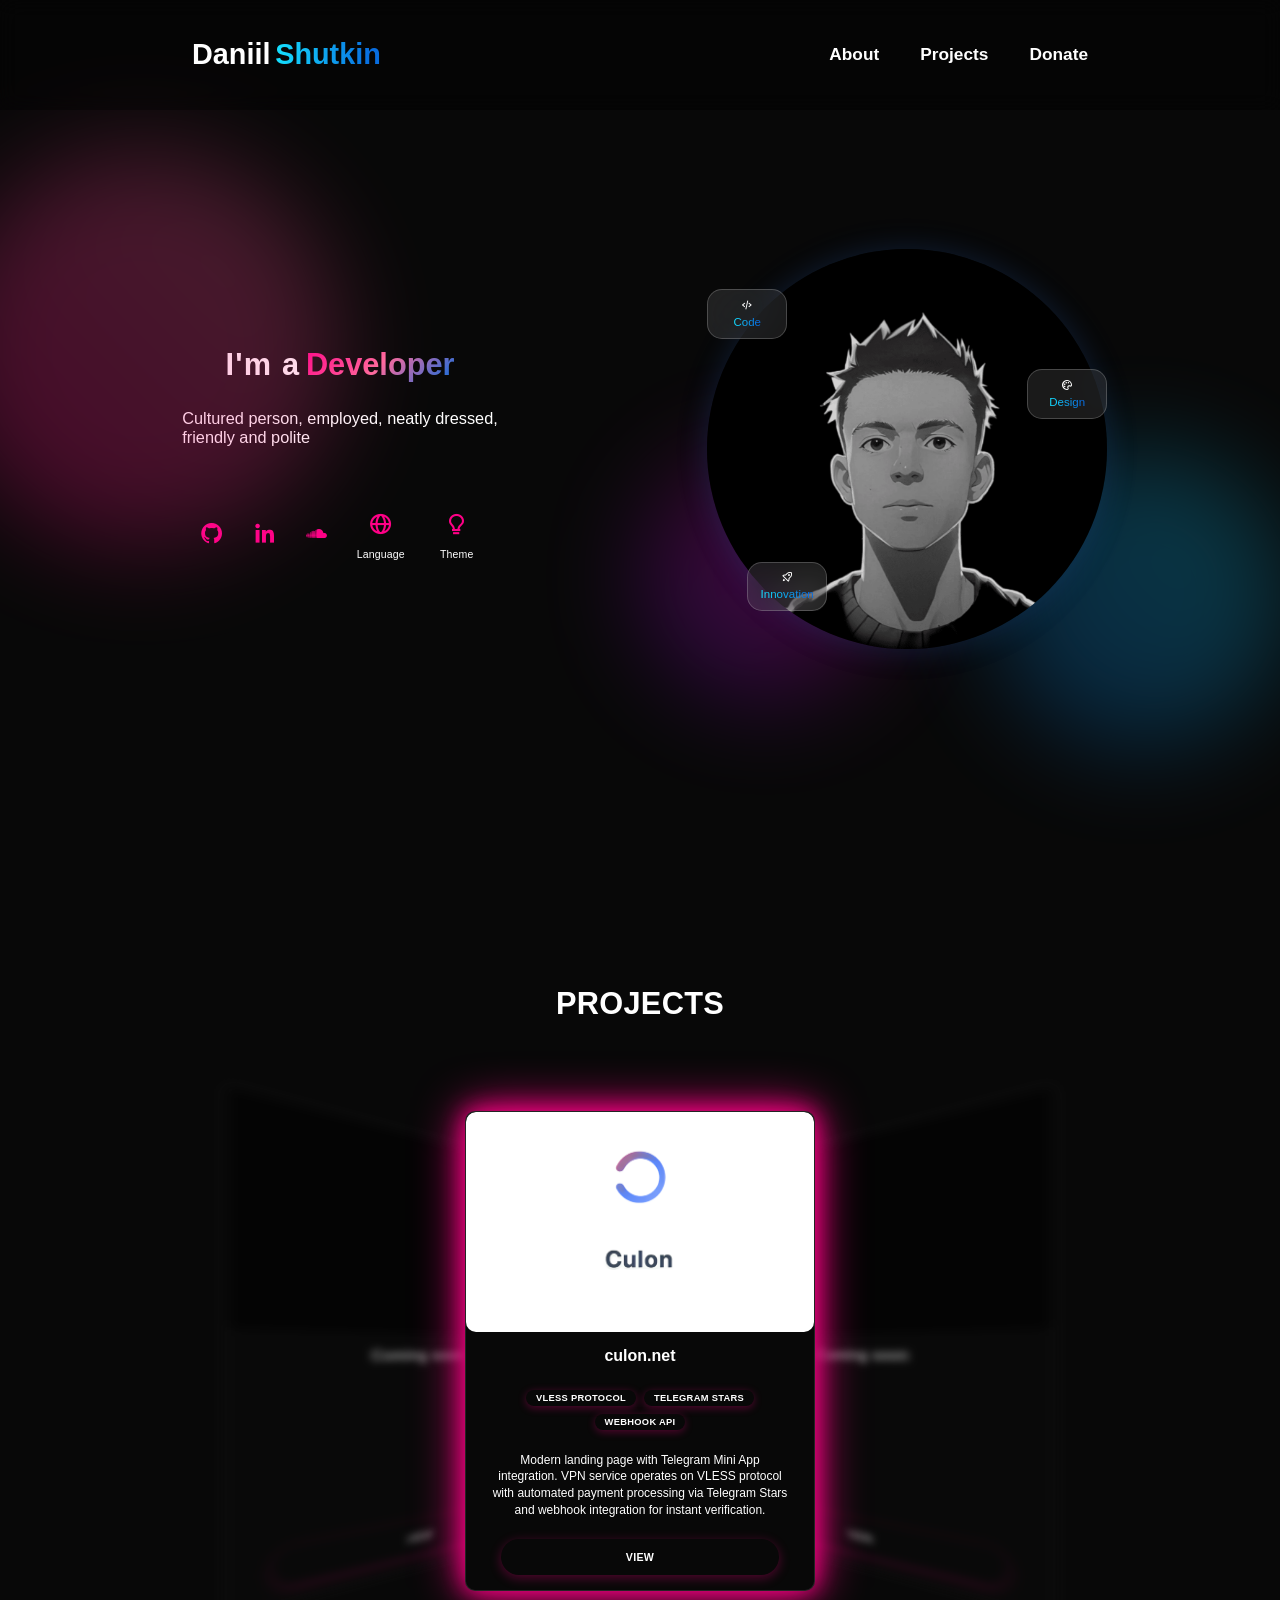
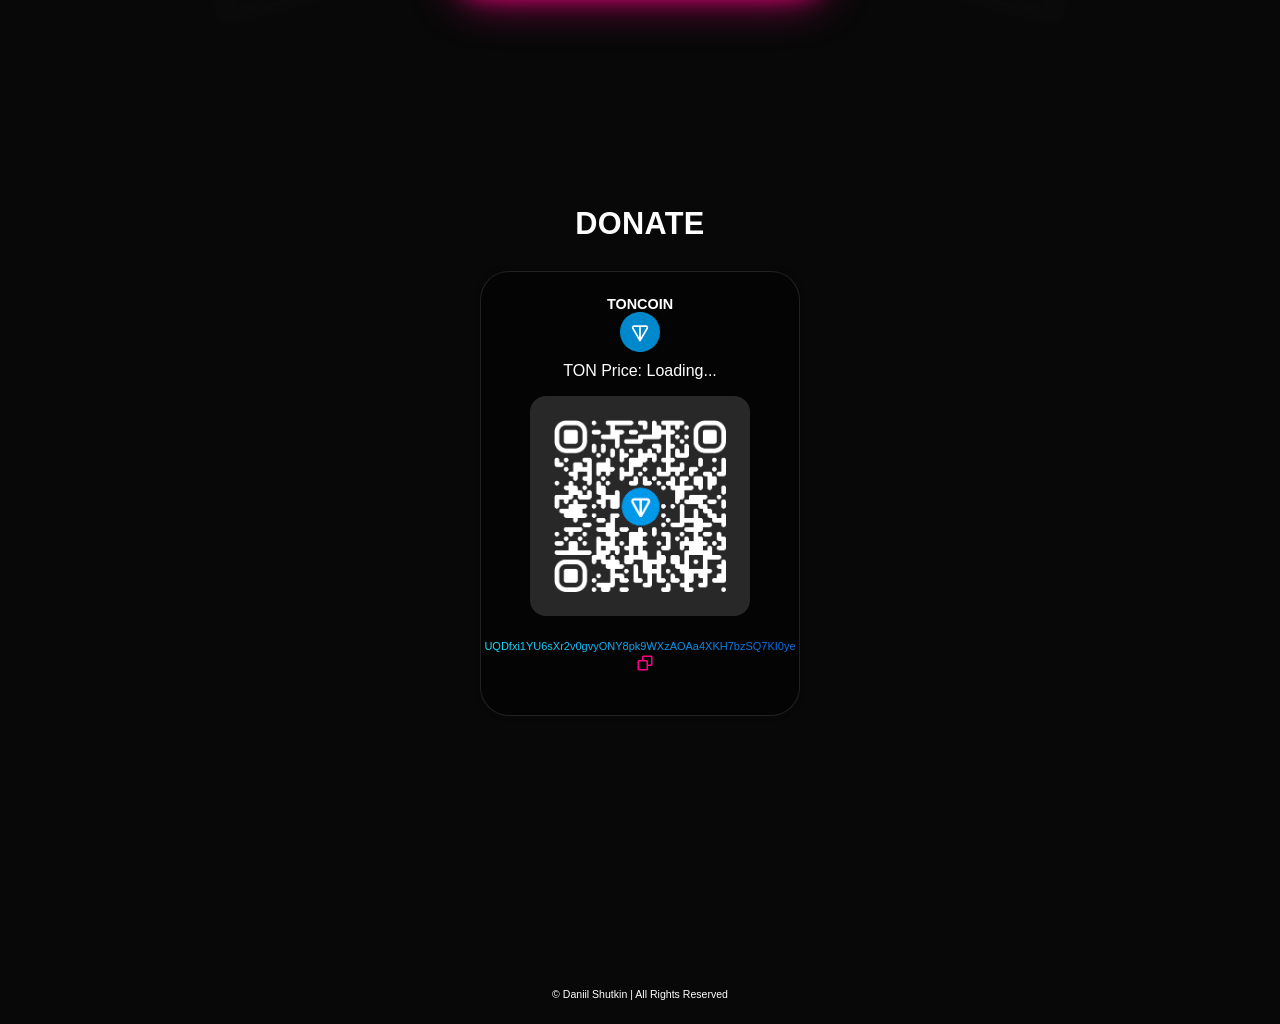
==== commit 66290bab: "Add files via upload" ====
--- a/index.html
+++ b/index.html
@@ -81,41 +81,32 @@
         <button class="item">
           <img src="css/img/project1.png" alt="Project 1" class="project-img">
           <div class="project-info">
-            <h3>Project 1</h3>
-            <p>Exciting new projects will soon be launched on our platform! We are preparing unique ideas and initiatives that will inspire you and help bring your boldest visions to life. Stay tuned for updates to be among the first to learn about opportunities for participation and collaboration. Don't miss your chance to be part of something big and meaningful!</p>
-            <a href="https://github.com/username/project1" class="btn project-btn" target="_blank">View on GitHub</a>
+            <h3>Coming soon</h3>
+            <!--<p>Coming soon</p>-->
+            <a href="https://github.com/burningmannn" class="btn project-btn" target="_blank">View</a>
           </div>
         </button>
         <button class="item">
           <img src="css/img/project2.png" alt="Project 2" class="project-img">
           <div class="project-info">
-            <h3>Project 2</h3>
-            <p>Exciting new projects will soon be launched on our platform! We are preparing unique ideas and initiatives that will inspire you and help bring your boldest visions to life. Stay tuned for updates to be among the first to learn about opportunities for participation and collaboration. Don't miss your chance to be part of something big and meaningful!</p>
-            <a href="https://github.com/username/project2" class="btn project-btn" target="_blank">View on GitHub</a>
+            <h3>culon.net</h3>
+            <div class="project-description">
+              <div class="tech-stack">
+                <span class="tech-tag">VLESS Protocol</span>
+                <span class="tech-tag">Telegram Stars</span>
+                <span class="tech-tag">Webhook API</span>
+              </div>
+              <p data-translate="culon_description">A comprehensive VPN solution with modern landing page, secure VLESS protocol implementation, and seamless Telegram Stars payment integration. Features automated webhook processing for instant payment verification.</p>
+            </div>
+            <a href="https://culon.net" class="btn project-btn" target="_blank">View</a>
           </div>
         </button>
         <button class="item">
-          <img src="css/img/project3.png" alt="Project 3" class="project-img">
+          <img src="css/img/project1.png" alt="Project 3" class="project-img">
           <div class="project-info">
-            <h3>Project 3</h3>
-            <p>Exciting new projects will soon be launched on our platform! We are preparing unique ideas and initiatives that will inspire you and help bring your boldest visions to life. Stay tuned for updates to be among the first to learn about opportunities for participation and collaboration. Don't miss your chance to be part of something big and meaningful!</p>
-            <a href="https://github.com/username/project3" class="btn project-btn" target="_blank">View on GitHub</a>
-          </div>
-        </button>
-        <button class="item">
-          <img src="css/img/project4.png" alt="Project 4" class="project-img">
-          <div class="project-info">
-            <h3>Project 4</h3>
-            <p>Exciting new projects will soon be launched on our platform! We are preparing unique ideas and initiatives that will inspire you and help bring your boldest visions to life. Stay tuned for updates to be among the first to learn about opportunities for participation and collaboration. Don't miss your chance to be part of something big and meaningful!</p>
-            <a href="https://github.com/username/project4" class="btn project-btn" target="_blank">View on GitHub</a>
-          </div>
-        </button>
-        <button class="item">
-          <img src="css/img/project5.png" alt="Project 5" class="project-img">
-          <div class="project-info">
-            <h3>Project 5</h3>
-            <p>Exciting new projects will soon be launched on our platform! We are preparing unique ideas and initiatives that will inspire you and help bring your boldest visions to life. Stay tuned for updates to be among the first to learn about opportunities for participation and collaboration. Don't miss your chance to be part of something big and meaningful!</p>
-            <a href="https://github.com/username/project5" class="btn project-btn" target="_blank">View on GitHub</a>
+            <h3>Coming soon</h3>
+            <!--<p>Coming soon</p>-->
+            <a href="https://github.com/burningmannn" class="btn project-btn" target="_blank">View</a>
           </div>
         </button>
       </div>
--- a/css/style.css
+++ b/css/style.css
@@ -651,15 +651,15 @@
   background-color: rgba(0,0,0,0.4);
   border: 1px solid rgba(100,100,100,0.3);
   border-radius: 3rem;
-  padding: 3rem 2rem;
+  padding: 2.5rem 2rem;
   overflow: hidden;
   cursor: pointer;
   box-shadow: 0 0 5px var(--bg-color-dark);
   transition: 0.3s ease;
   color: var(--bg-color-light);
-  max-width: 350px;
-  width: 100%;
-  max-height: 600px;
+  max-width: 320px;
+  width: 100%;
+  max-height: 500px;
   height: 100%;
 }
 body.light-theme .donate-card{
@@ -759,8 +759,8 @@
   flex-direction: column;
   align-items: center;
   margin-bottom: 1em;
-  gap: 1.3em;
-  font-size: 18px;
+  gap: 1em;
+  font-size: 16px;
   list-style: none;
   padding: 0;
 }
@@ -770,7 +770,7 @@
 }
 
 .donate-image {
-  max-width: 250px;
+  max-width: 220px;
   border-radius: 1em;
   object-fit: cover;
 }
@@ -1167,11 +1167,11 @@
 .item {
   position: absolute;
   width: 350px;
-  height: 450px;
+  height: 480px;
   text-align: center;
   background-color: var(--bg-color-dark);
   border-radius: 10px;
-  padding: 20px;
+  padding: 0;
   transition: 0.5s;
   left: calc(50% - 175px);
   top: 60px;
@@ -1179,17 +1179,27 @@
   overflow: hidden;
   display: flex;
   flex-direction: column;
-  justify-content: space-between;
+  align-items: center;
   z-index: 0;
   border: 1px solid rgba(100,100,100,0.3);
   margin: 0;
-  padding: 0;
   box-shadow: 0 4px 32px 0 rgba(0,0,0,0.18);
 }
 body.light-theme .item {
   background: rgba(255,255,255,0.8);
   border-radius: 2rem;
   box-shadow: 0 2px 12px 0 #FF5C8D22;
+  padding: 0;
+  overflow: hidden;
+  height: 480px;
+}
+
+body.light-theme .project-img {
+  width: 100%;
+  height: 220px;
+  object-fit: cover;
+  border-radius: 10px;
+  flex-shrink: 0;
 }
 
 .projects, .donate {
@@ -1214,9 +1224,10 @@
 
 .project-img {
   width: 100%;
-  height: 250px;
+  height: 220px;
   object-fit: cover;
   border-radius: 10px;
+  flex-shrink: 0;
 }
 
 .item.active,
@@ -1248,13 +1259,21 @@
 
 .project-info {
   flex-grow: 1;
-  padding-top: 10px;
+  padding: 15px;
+  display: flex;
+  flex-direction: column;
+  justify-content: space-between;
+  align-items: center;
+  text-align: center;
+  width: 100%;
 }
 
 .project-info h3 {
   font-size: 1.2em;
   color: var(--main-color-dark);
   margin-bottom: 10px;
+  text-align: center;
+  width: 100%;
 }
 body.light-theme .project-info h3 {
   color: #222;
@@ -1263,40 +1282,131 @@
 .project-info p {
   font-size: 0.9em;
   color: var(--bg-color-light);
-  margin: 0 15px 15px;
+  margin: 0 0 15px 0;
+  text-align: center;
+  width: 100%;
+  padding: 0 10px;
+  line-height: 1.4;
+  height: 60px;
+  min-height: 60px;
+  display: flex;
+  align-items: center;
+  justify-content: center;
+}
+
+.project-description {
+  display: flex;
+  flex-direction: column;
+  align-items: center;
+  justify-content: flex-start;
+  width: 100%;
+  flex-grow: 1;
+  gap: 10px;
+  height: 140px;
+  min-height: 140px;
+  padding-top: 5px;
+}
+
+.tech-stack {
+  display: flex;
+  flex-wrap: wrap;
+  justify-content: center;
+  gap: 8px;
+  margin-bottom: 5px;
+  height: 60px;
+  min-height: 60px;
+  align-items: center;
+  align-content: center;
+}
+
+.tech-tag {
+  background: var(--main-color-dark);
+  color: var(--bg-color-dark);
+  padding: 3px 10px;
+  border-radius: 12px;
+  font-size: 0.7em;
+  font-weight: 600;
+  text-transform: uppercase;
+  letter-spacing: 0.3px;
+  box-shadow: 0 2px 8px rgba(255, 0, 135, 0.3);
+  transition: all 0.3s ease;
+  white-space: nowrap;
+}
+
+.tech-tag:hover {
+  transform: translateY(-2px);
+  box-shadow: 0 4px 12px rgba(255, 0, 135, 0.4);
+}
+
+body.light-theme .tech-tag {
+  background: linear-gradient(90deg, #FFB6C1 0%, #FF5C8D 100%);
+  color: #313642;
+  box-shadow: 0 2px 8px rgba(255, 92, 141, 0.3);
+}
+
+body.light-theme .tech-tag:hover {
+  box-shadow: 0 4px 12px rgba(255, 92, 141, 0.4);
 }
 body.light-theme .project-info p {
   color: #444;
 }
 
 .project-btn {
-  display: inline-block;
-  background-color: var(--main-color-dark);
+  display: flex;
+  justify-content: center;
+  align-items: center;
+  background: linear-gradient(135deg, var(--main-color-dark) 0%, #ff6b9d 100%);
   color: var(--bg-color-dark);
-  padding: 10px 20px;
+  padding: 8px 20px;
+  min-height: 36px;
   text-decoration: none;
-  border-radius: 5px;
-  font-size: 0.9em;
-  transition: background-color 0.3s, color 0.3s, border 0.3s, box-shadow 0.3s;
-  box-shadow: none;
+  border-radius: 18px;
+  font-size: 0.8em;
+  font-weight: 600;
+  letter-spacing: 0.3px;
+  text-transform: uppercase;
+  transition: all 0.3s cubic-bezier(0.4, 0, 0.2, 1);
+  box-shadow: 0 3px 12px rgba(255, 0, 135, 0.3);
+  width: calc(100% - 40px);
+  border: 2px solid transparent;
+  position: relative;
+  overflow: hidden;
+}
+
+.project-btn::before {
+  content: '';
+  position: absolute;
+  top: 0;
+  left: -100%;
+  width: 100%;
+  height: 100%;
+  background: linear-gradient(90deg, transparent, rgba(255, 255, 255, 0.2), transparent);
+  transition: left 0.5s;
+}
+
+.project-btn:hover::before {
+  left: 100%;
 }
 body.light-theme .project-btn {
-  background: linear-gradient(90deg, #FFB6C1 0%, #FF5C8D 100%);
+  background: linear-gradient(135deg, #FF5C8D 0%, #FFB6C1 100%);
   color: #313642;
-  border: none;
-  box-shadow: 0 2px 12px 0 #FF5C8D22;
-  border-radius: 2rem;
+  border: 2px solid transparent;
+  box-shadow: 0 3px 12px rgba(255, 92, 141, 0.3);
+  border-radius: 18px;
+  width: calc(100% - 40px);
+  min-height: 36px;
+  padding: 8px 20px;
 }
 
 .project-btn:hover {
-  background-color: var(--bg-color-dark);
-  color: var(--main-color-dark);
-  border: 1px solid var(--main-color-dark);
-  box-shadow: 0 4px 8px rgba(0, 0, 0, 0.2);
+  transform: translateY(-3px) scale(1.05);
+  box-shadow: 0 8px 25px rgba(255, 0, 135, 0.4), 0 0 0 0 rgba(255, 0, 135, 0.7);
+  background: linear-gradient(135deg, #ff6b9d 0%, var(--main-color-dark) 100%);
 }
 body.light-theme .project-btn:hover {
-  background: linear-gradient(90deg, #FF5C8D 0%, #FFB6C1 100%);
-  box-shadow: 0 4px 24px 0 #FF5C8D44;
+  transform: translateY(-3px) scale(1.05);
+  background: linear-gradient(135deg, #FFB6C1 0%, #FF5C8D 100%);
+  box-shadow: 0 8px 25px rgba(255, 92, 141, 0.4), 0 0 0 0 rgba(255, 92, 141, 0.7);
 }
 
 .projects .slider {
@@ -1402,10 +1512,11 @@
 }
 
 .icon-row {
-  display: flex;
-  gap: 2.2rem;
-  align-items: center;
-  margin-top: 2.5rem;
+  width: 100%;
+  display: flex;
+  justify-content: center;
+  align-items: center;
+  gap: 16px;
 }
 .icon-link {
   background: none;
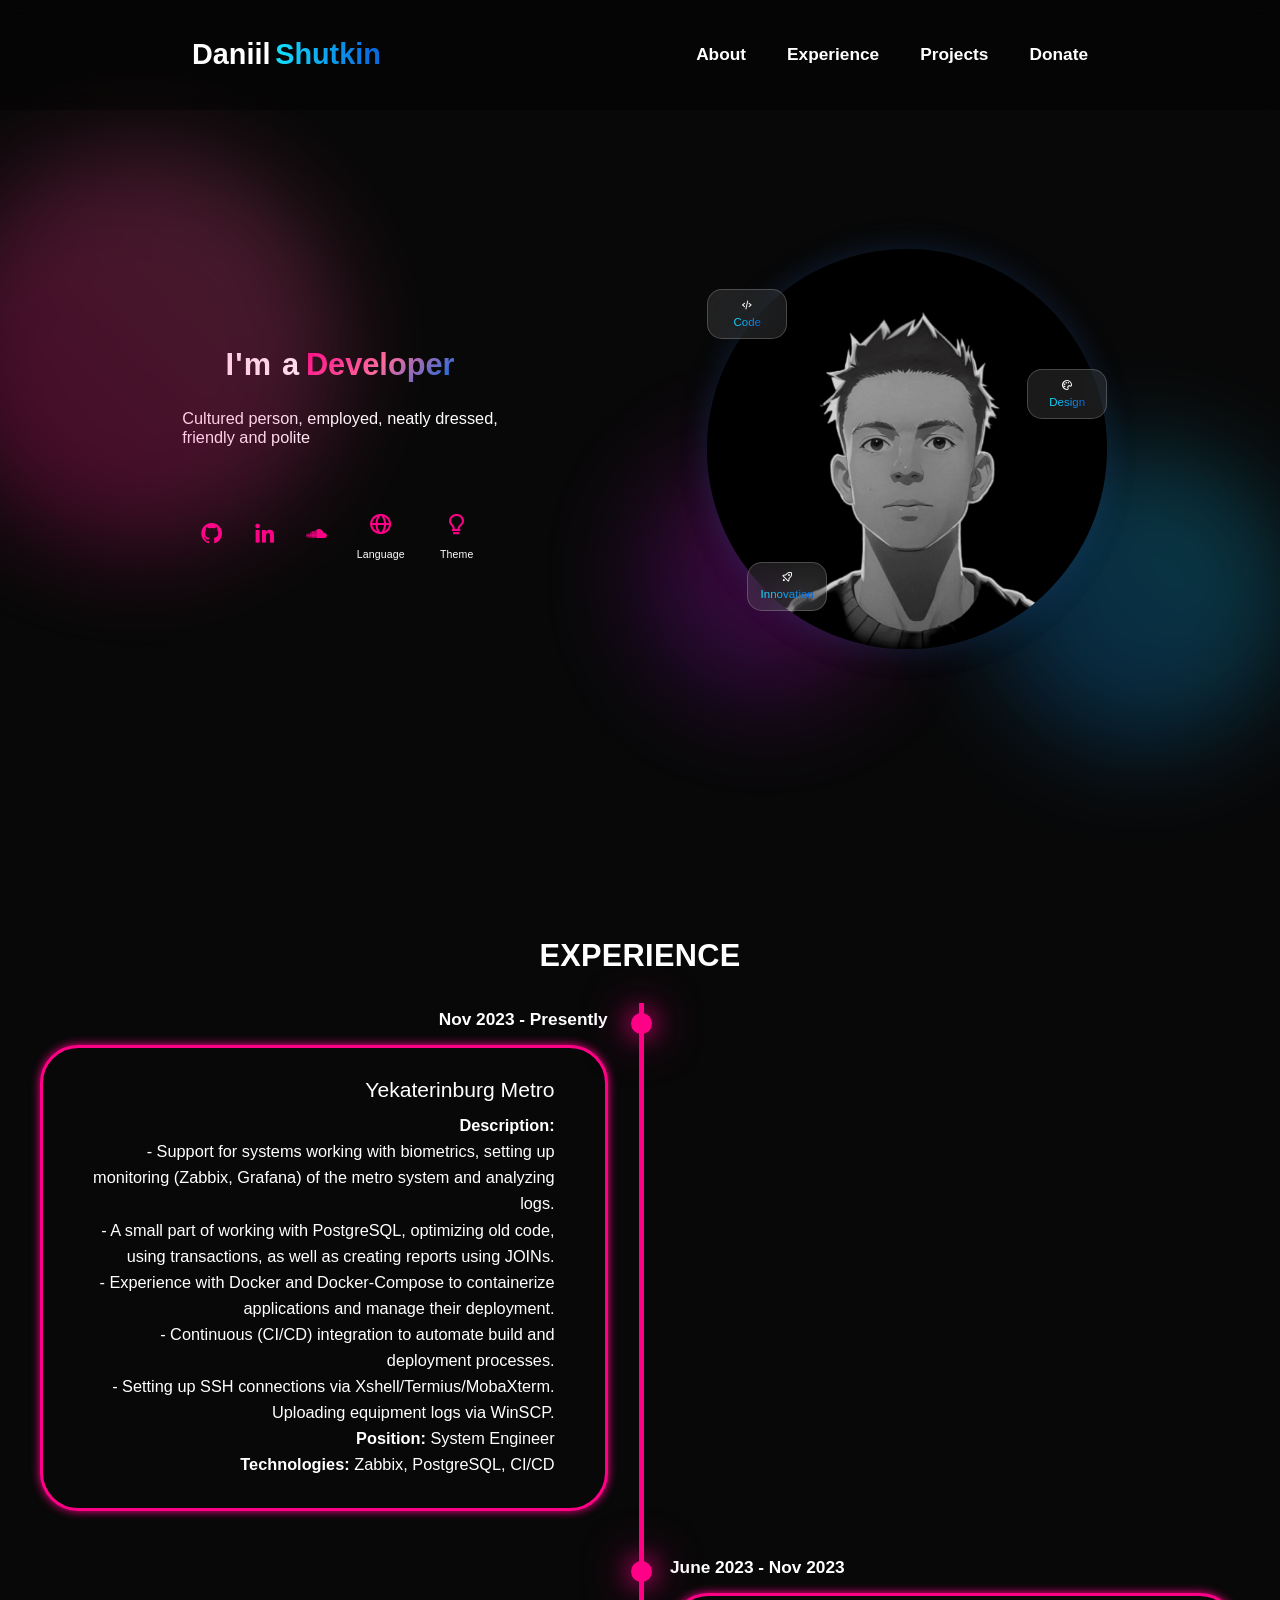
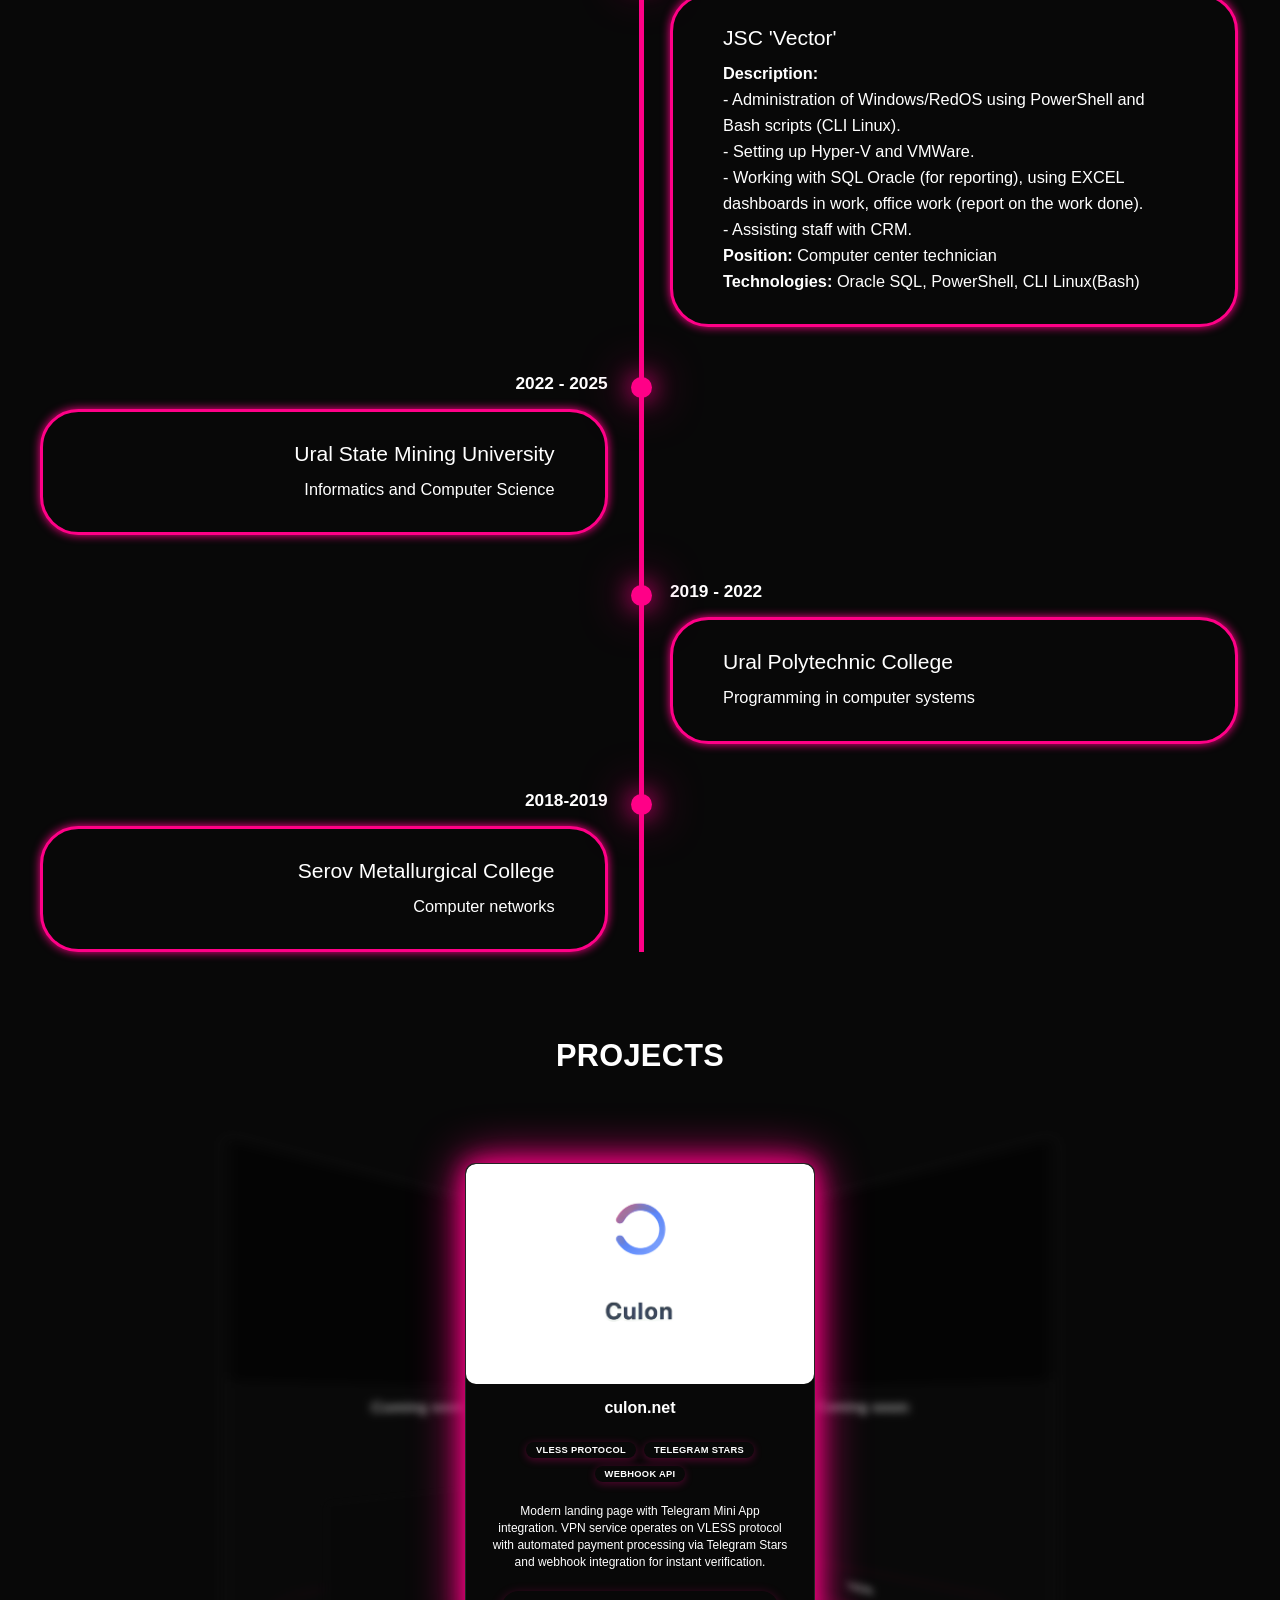
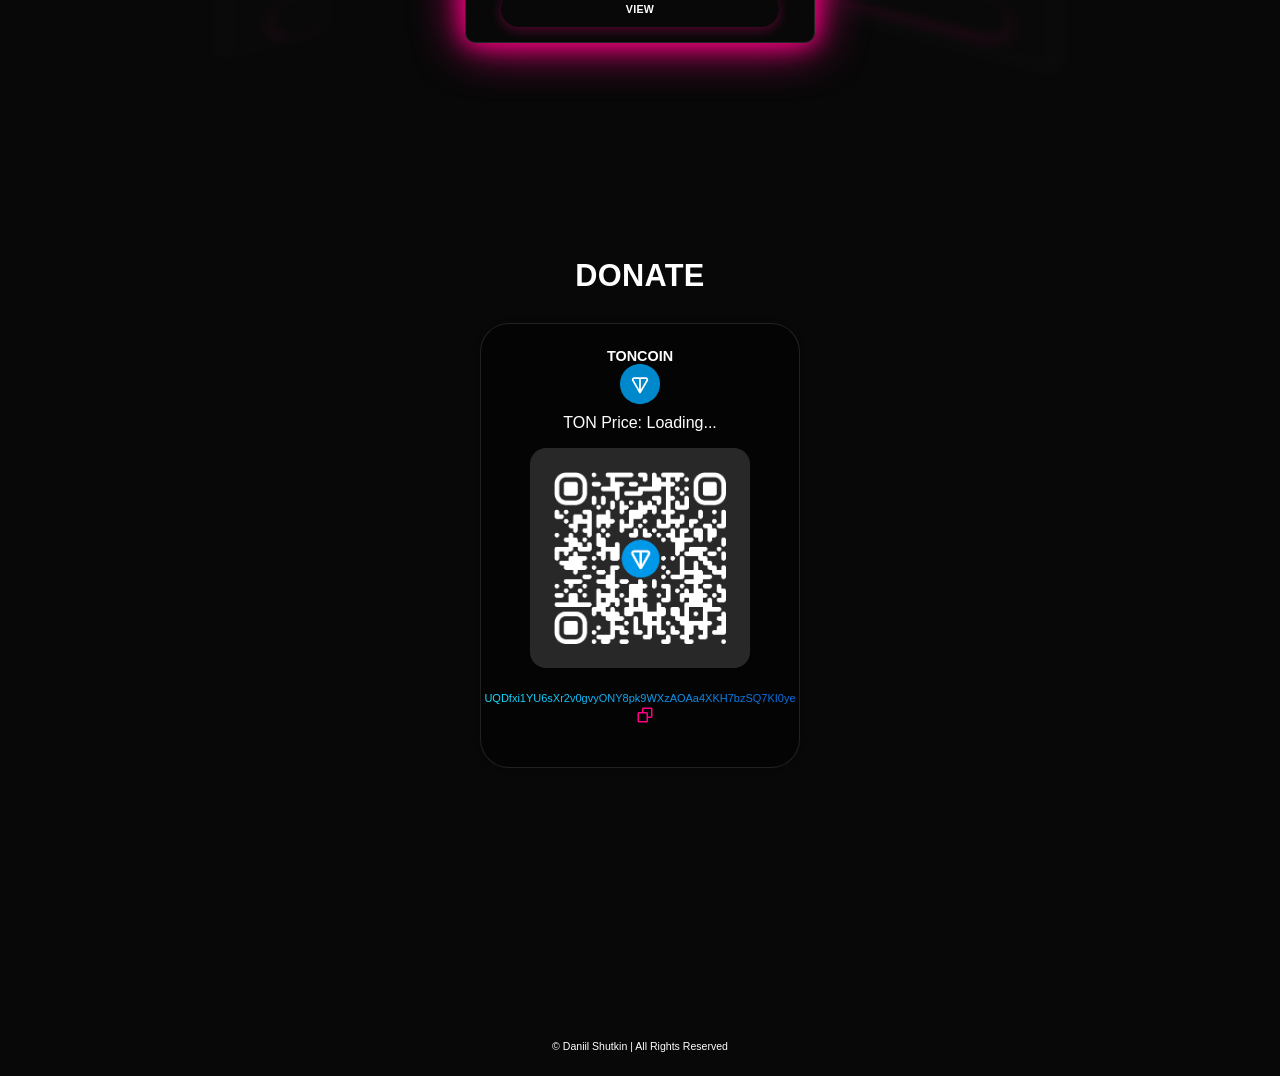
==== commit 9c39e686: "Add files via upload" ====
--- a/index.html
+++ b/index.html
@@ -20,6 +20,7 @@
       <i class='bx bx-menu' id="menu-icon"></i>
       <nav class="navbar">
         <a href="#home" class="active" id="home-link" data-translate="home"></a>
+        <a href="#experience" class="active" id="experience-link" data-translate="experience"></a>
         <a href="#projects" class="active" id="projects-link" data-translate="projects"></a>
         <a href="#donate" class="active" id="donate-link" data-translate="donate"></a>
       </nav>
@@ -75,6 +76,51 @@
       </div>
     </section>
 
+    <section class="experience" id="experience">
+      <h2 class="heading" data-translate="experience"></h2>
+      <div class="timeline-items">
+        <div class="timeline-item">
+          <div class="timeline-dot"></div>
+          <div class="timeline-date" data-translate="timeline_date_five"></div>
+          <div class="timeline-content">
+            <h3 data-translate="place_work_two"></h3>
+            <p data-translate="timeline_work_two"></p>
+          </div>
+        </div>
+        <div class="timeline-item">
+          <div class="timeline-dot"></div>
+          <div class="timeline-date" data-translate="timeline_date_four"></div>
+          <div class="timeline-content">
+            <h3 data-translate="place_work_one"></h3>
+            <p data-translate="timeline_work_one"></p>
+          </div>
+        </div>
+        <div class="timeline-item">
+          <div class="timeline-dot"></div>
+          <div class="timeline-date" data-translate="timeline_date_three"></div>
+          <div class="timeline-content">
+            <h3 data-translate="timeline_place_three"></h3>
+            <p data-translate="timeline_speciality_three"></p>
+          </div>
+        </div>
+        <div class="timeline-item">
+          <div class="timeline-dot"></div>
+          <div class="timeline-date" data-translate="timeline_date_two"></div>
+          <div class="timeline-content">
+            <h3 data-translate="timeline_place_two"></h3>
+            <p data-translate="timeline_speciality_two"></p>
+          </div>
+        </div>
+        <div class="timeline-item">
+          <div class="timeline-dot"></div>
+          <div class="timeline-date" data-translate="timeline_date_one"></div>
+          <div class="timeline-content">
+            <h3 data-translate="timeline_place_one"></h3>
+            <p data-translate="timeline_speciality_one"></p>
+          </div>
+        </div>
+      </div>
+    </section>
     <section class="projects" id="projects">
       <h2 class="heading" data-translate="projects"></h2>
       <div class="slider">
--- a/css/style.css
+++ b/css/style.css
@@ -414,6 +414,13 @@
 .experience{
   padding: 100px 15px;
   background: var(--second-bg-color-dark);
+  min-height: calc(100vh - var(--header-height));
+  padding-top: calc(var(--header-height) + 2rem);
+  padding-bottom: 4rem;
+  padding-left: 15px;
+  padding-right: 15px;
+  scroll-margin-top: calc(var(--header-height) + 1rem);
+  display: block;
 }
 body.light-theme .experience{
   background: var(--second-bg-color-light);
@@ -421,6 +428,8 @@
 
 .experience h2{
   margin-bottom: 5rem;
+  margin-top: 0;
+  padding-top: 4rem;
 }
 
 .timeline-items{
@@ -476,7 +485,7 @@
 }
 
 .timeline-date{
-  font-size: 20px;
+  font-size: 1.8rem;
   font-weight: 800;
   color: var(--second-bg-color-light);
   margin: 6px 0 15px;
@@ -491,12 +500,11 @@
   padding: 30px 50px;
   border-radius: 4rem;
   box-shadow: 0 0 10px var(--main-color-dark);
-  cursor: pointer;
+  cursor: default;
   transition: 0.3s ease-in-out;
 }
 .timeline-content:hover{
-  transform: scale(1.05);
-  box-shadow: 0 0 25px var(--main-color-dark);
+  /* Анимация убрана */
 }
 
 body.light-theme .timeline-content{
@@ -505,11 +513,11 @@
   box-shadow: 0 0 10px var(--main-color-light);
 }
 body.light-theme .timeline-content:hover{
-  box-shadow: 0 0 25px var(--main-color-light);
+  /* Анимация убрана */
 }
 
 .timeline-content h3{
-  font-size: 20px;
+  font-size: 2.2rem;
   color: var(--second-bg-color-light);
   margin: 0 0 10px;
   font-weight: 500;
@@ -519,10 +527,10 @@
 }
 
 .timeline-content p{
-  font-size: 16px;
+  font-size: 1.7rem;
   color: var(--second-bg-color-light);
-  line-height: 22px;
-  font-weight: 300;
+  line-height: 1.6;
+  font-weight: 400;
 }
 body.light-theme .timeline-content p{
   color: var(--second-bg-color-dark);
@@ -1202,21 +1210,21 @@
   flex-shrink: 0;
 }
 
-.projects, .donate {
+.projects, .donate, .experience {
   min-height: calc(100vh - var(--header-height));
   padding-top: calc(var(--header-height) + 2rem);
   padding-bottom: 4rem;
   scroll-margin-top: calc(var(--header-height) + 1rem);
   display: block;
 }
-body.light-theme .projects, body.light-theme .donate {
+body.light-theme .projects, body.light-theme .donate, body.light-theme .experience {
   background: var(--second-bg-color-light);
 }
 .projects .slider, .donate .container {
   margin-top: 2.5rem;
 }
 
-.projects .heading, .donate .heading {
+.projects .heading, .donate .heading, .experience .heading {
   margin-top: 0;
   padding-top: 4rem;
   margin-bottom: 3rem;
@@ -1754,7 +1762,7 @@
   .card-2 { top: 120px; right: 0px; left: auto !important; bottom: auto !important; animation-delay: 1.5s !important; }
   .card-3 { bottom: 40px; left: 40px; right: auto !important; top: auto !important; animation-delay: 3s !important; }
 }
-section, .projects, .donate, .footer {
+section, .projects, .donate, .experience, .footer {
   border: none !important;
   background: none !important;
   box-shadow: none !important;
@@ -1769,7 +1777,7 @@
   background: none;
   position: relative;
 }
-.home-container, .projects, .donate, section, .footer {
+.home-container, .projects, .donate, .experience, section, .footer {
   width: 100%;
   max-width: 900px;
   margin: 0 auto;
@@ -1777,7 +1785,7 @@
   padding: 0 1rem;
   display: block;
 }
-.projects, .donate, .footer, section {
+.projects, .donate, .experience, .footer, section {
   width: 100%;
   max-width: none;
   margin: 0;
@@ -1869,6 +1877,122 @@
     scroll-margin-top: 3rem !important;
   }
 }
+
+@media (max-width: 991px) {
+  .timeline-items::before {
+    left: 20px;
+  }
+  .timeline-item:nth-child(odd) {
+    padding-right: 0;
+    text-align: left;
+  }
+  .timeline-item:nth-child(odd),
+  .timeline-item:nth-child(even) {
+    padding-left: 50px;
+    padding-right: 15px;
+  }
+  .timeline-dot {
+    left: 13px;
+  }
+  .experience {
+    padding-bottom: 7rem;
+  }
+}
+
+@media (max-width: 895px) {
+  .timeline-content {
+    padding: 20px 30px;
+  }
+  .timeline-content h3 {
+    font-size: 1.9rem;
+  }
+  .timeline-content p {
+    font-size: 1.5rem;
+    line-height: 1.5;
+  }
+  .timeline-date {
+    font-size: 1.6rem;
+  }
+  .timeline-item:nth-child(odd),
+  .timeline-item:nth-child(even) {
+    padding-left: 45px;
+    padding-right: 20px;
+  }
+  .timeline-items::before {
+    left: 18px;
+  }
+  .timeline-dot {
+    left: 11px;
+  }
+}
+
+@media (max-width: 768px) {
+  .timeline-content {
+    padding: 15px 20px;
+    border-radius: 2rem;
+  }
+  .timeline-content h3 {
+    font-size: 1.7rem;
+  }
+  .timeline-content p {
+    font-size: 1.4rem;
+    line-height: 1.4;
+  }
+  .timeline-date {
+    font-size: 1.5rem;
+  }
+  .timeline-dot {
+    height: 18px;
+    width: 18px;
+  }
+  .timeline-item:nth-child(odd),
+  .timeline-item:nth-child(even) {
+    padding-left: 40px;
+    padding-right: 15px;
+  }
+  .timeline-items::before {
+    left: 15px;
+  }
+  .timeline-dot {
+    left: 8px;
+  }
+}
+
+@media (max-width: 480px) {
+  .timeline-content {
+    padding: 12px 15px;
+    border-radius: 1.5rem;
+  }
+  .timeline-content h3 {
+    font-size: 1.5rem;
+  }
+  .timeline-content p {
+    font-size: 1.3rem;
+    line-height: 1.3;
+  }
+  .timeline-date {
+    font-size: 1.4rem;
+  }
+  .timeline-dot {
+    height: 16px;
+    width: 16px;
+  }
+  .timeline-item:nth-child(odd),
+  .timeline-item:nth-child(even) {
+    padding-left: 35px;
+    padding-right: 10px;
+  }
+  .timeline-items::before {
+    left: 12px;
+  }
+  .timeline-dot {
+    left: 6px;
+  }
+  .experience {
+    padding-left: 10px;
+    padding-right: 10px;
+  }
+}
 #donate, .donate-section {
   scroll-margin-top: 6rem;
 }
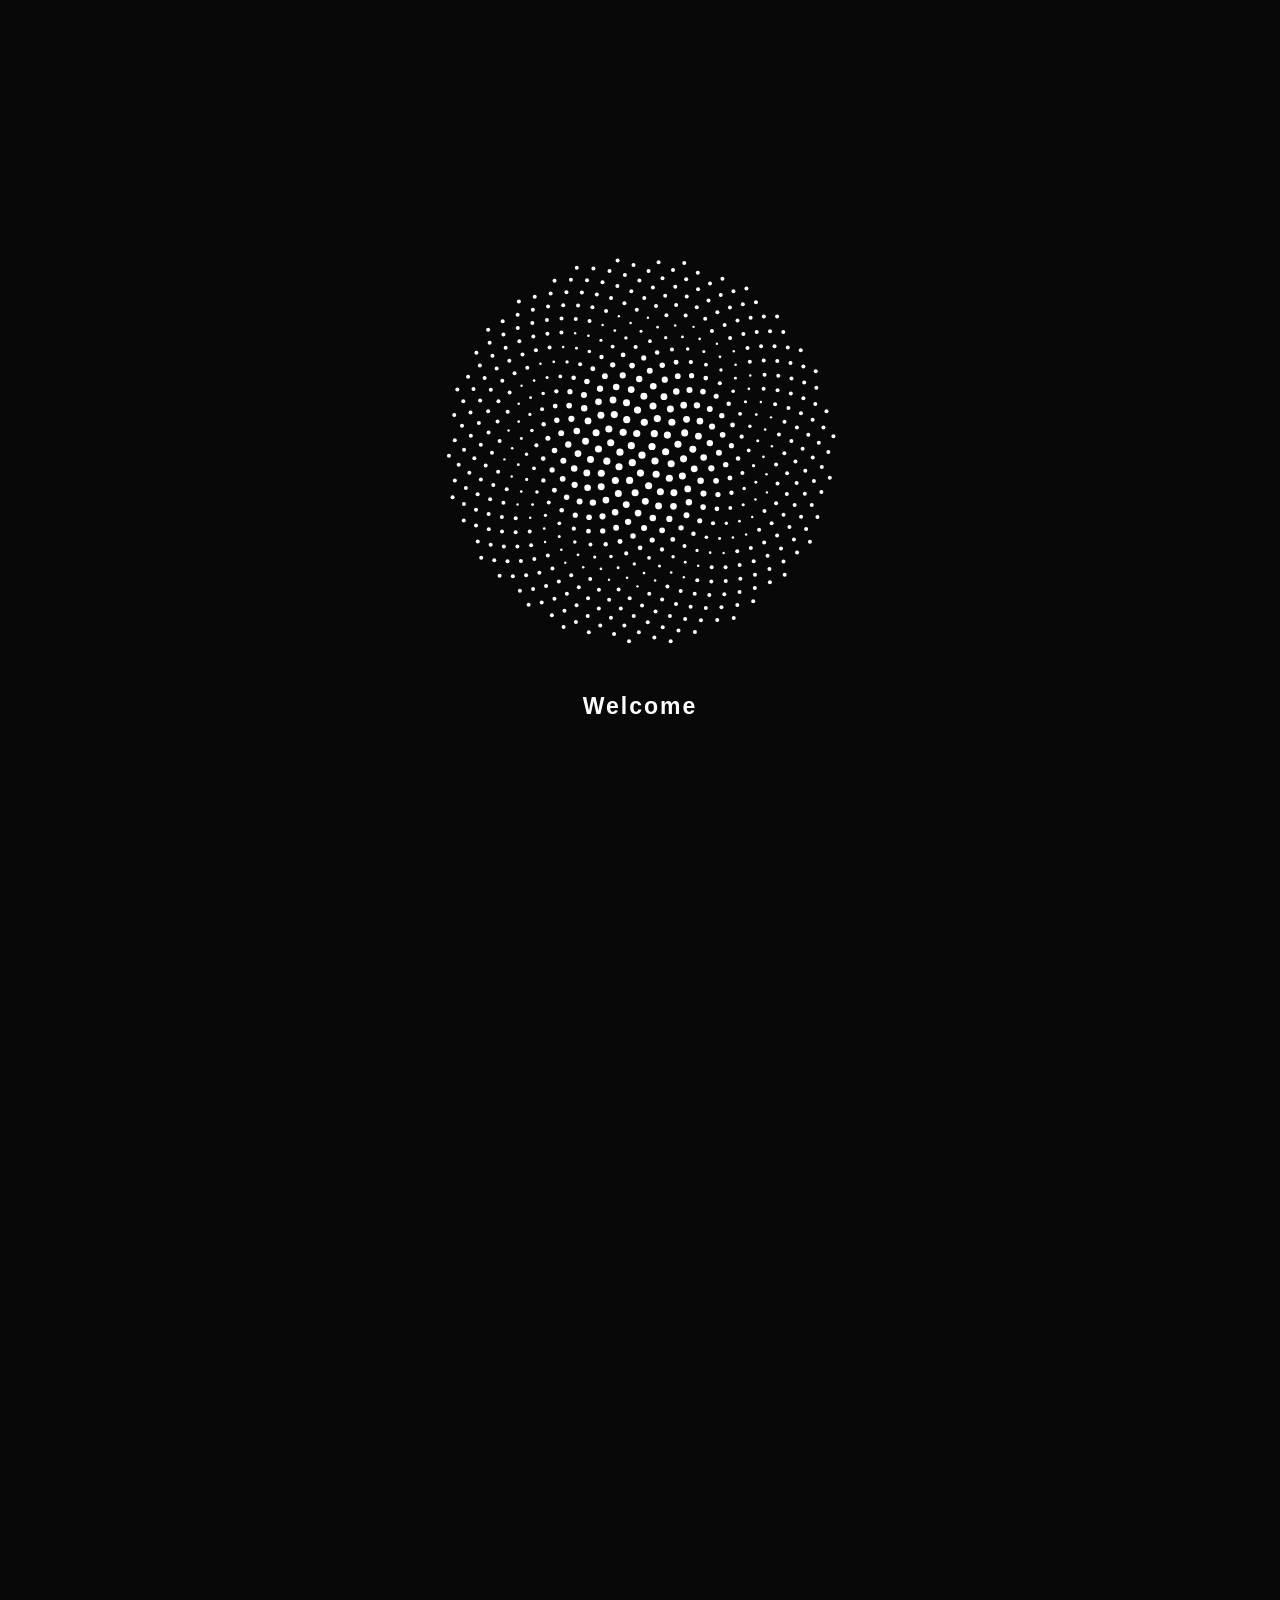
==== commit 49552926: "Add files via upload" ====
--- a/index.html
+++ b/index.html
@@ -11,12 +11,13 @@
     <link href='https://cdnjs.cloudflare.com/ajax/libs/font-awesome/6.0.0-beta3/css/all.min.css' rel='stylesheet'>
   </head>
   <body>
+    <div id="preloader" class="no-select">
+      <div id="spiral"></div>
+      <div id="welcome-text">Welcome</div>
+    </div>
     <div class="background-grid"></div>
+    <div class="site-vignette" aria-hidden="true"></div>
     <header class="header no-select">
-      <a href="#home" class="logo">
-        <div class="firstName" data-translate="firstName"></div>
-        <span class="lastName-accent lastName" data-translate="lastName"></span>
-      </a>
       <i class='bx bx-menu' id="menu-icon"></i>
       <nav class="navbar">
         <a href="#home" class="active" id="home-link" data-translate="home"></a>
@@ -32,10 +33,16 @@
         <div class="gradient-orb orb-3"></div>
         <div class="home-content">
           <div class="hero-text">
-            <div class="role-container">
-              <h3 class="text-animation" data-translate="role">I'm a <span class="lastName">Developer</span></h3>
+            <div class="eyebrow">KMP • UIKit & SwiftUI • Mobile Development</div>
+            <h1 class="hero-title">
+              <span class="firstName" data-translate="firstName"></span>
+              <span class="lastName-accent lastName" data-translate="lastName"></span>
+            </h1>
+            <div class="badge-row">
+              <span class="badge">Development</span>
+              <span class="badge">UI/UX Design</span>
+              <span class="badge">English</span>
             </div>
-            <p class="hero-description" data-translate="hero_description">Cultured person, employed, neatly dressed,<br>friendly and polite</p>
           </div>
           <div class="hero-actions">
             <div class="icon-row">
@@ -48,13 +55,13 @@
               <a href="https://soundcloud.com/burningmannn" class="icon-link" target="_blank" rel="noopener" title="SoundCloud">
                 <i class="bx bxl-soundcloud"></i>
               </a>
-              <div class="icon-with-label">
+              <div class="icon-with-label hide-on-mobile">
                 <button class="icon-link" id="language-toggle" title="Language">
                   <i class="bx bx-globe"></i>
                 </button>
                 <span class="icon-label" data-translate="label_language">Язык</span>
               </div>
-              <div class="icon-with-label">
+              <div class="icon-with-label hide-on-mobile">
                 <button class="icon-link" id="theme-toggle" title="Theme">
                   <i class="bx bx-bulb"></i>
                 </button>
@@ -87,14 +94,7 @@
             <p data-translate="timeline_work_two"></p>
           </div>
         </div>
-        <div class="timeline-item">
-          <div class="timeline-dot"></div>
-          <div class="timeline-date" data-translate="timeline_date_four"></div>
-          <div class="timeline-content">
-            <h3 data-translate="place_work_one"></h3>
-            <p data-translate="timeline_work_one"></p>
-          </div>
-        </div>
+
         <div class="timeline-item">
           <div class="timeline-dot"></div>
           <div class="timeline-date" data-translate="timeline_date_three"></div>
@@ -111,14 +111,7 @@
             <p data-translate="timeline_speciality_two"></p>
           </div>
         </div>
-        <div class="timeline-item">
-          <div class="timeline-dot"></div>
-          <div class="timeline-date" data-translate="timeline_date_one"></div>
-          <div class="timeline-content">
-            <h3 data-translate="timeline_place_one"></h3>
-            <p data-translate="timeline_speciality_one"></p>
-          </div>
-        </div>
+
       </div>
     </section>
     <section class="projects" id="projects">
@@ -185,6 +178,51 @@
         © Daniil Shutkin | All Rights Reserved
       </p>
     </footer>
+    <!-- Mobile bottom tab bar -->
+    <nav class="mobile-tabbar no-select" aria-label="Primary">
+      <a href="#home" class="tab-link active" data-nav id="tab-home" title="Home">
+        <i class='bx bx-home-alt-2'></i>
+        <span data-translate="home"></span>
+      </a>
+      <a href="#experience" class="tab-link" data-nav id="tab-experience" title="Experience">
+        <i class='bx bx-briefcase-alt-2'></i>
+        <span data-translate="experience"></span>
+      </a>
+      <a href="#projects" class="tab-link" data-nav id="tab-projects" title="Projects">
+        <i class='bx bx-grid-alt'></i>
+        <span data-translate="projects"></span>
+      </a>
+      <a href="#donate" class="tab-link" data-nav id="tab-donate" title="Donate">
+        <i class='bx bx-donate-heart'></i>
+        <span data-translate="donate"></span>
+      </a>
+      <a href="#" class="tab-link" id="tab-settings" title="Settings" role="button" aria-haspopup="dialog" aria-controls="settings-sheet">
+        <i class='bx bx-cog'></i>
+        <span>Settings</span>
+      </a>
+    </nav>
+    <!-- iOS-style bottom sheet for settings -->
+    <div class="sheet-backdrop" id="sheet-backdrop" hidden></div>
+    <div class="settings-sheet" id="settings-sheet" role="dialog" aria-modal="true" aria-hidden="true">
+      <div class="sheet-handle" aria-hidden="true"></div>
+      <div class="sheet-content">
+        <div class="sheet-group">
+          <div class="sheet-title">Language</div>
+          <div class="ios-segment" role="group" aria-label="Language">
+            <button type="button" class="segment-btn" id="language-toggle-mobile-en">EN</button>
+            <button type="button" class="segment-btn" id="language-toggle-mobile-ru">RU</button>
+          </div>
+        </div>
+        <div class="sheet-group">
+          <div class="sheet-title">Theme</div>
+          <div class="ios-segment" role="group" aria-label="Theme">
+            <button type="button" class="segment-btn" id="theme-mobile-dark">Dark</button>
+            <button type="button" class="segment-btn" id="theme-mobile-light">Light</button>
+          </div>
+        </div>
+        <button class="sheet-close" id="settings-close" aria-label="Close">Done</button>
+      </div>
+    </div>
     <script src="script.js"></script>
     <script src="tilt.js"></script>
   </body>
--- a/css/style.css
+++ b/css/style.css
@@ -93,6 +93,12 @@
   background: var(--bg-color-dark);
   color: var(--text-color-dark);
 }
+/* Prevent scrolling while preloader is shown */
+html.lock-scroll, body.lock-scroll {
+  overflow: hidden !important;
+  height: 100vh;
+  overscroll-behavior: none;
+}
 body.light-theme{
   background: var(--bg-color-light);
   color: var(--text-color-light);
@@ -101,7 +107,7 @@
 body, body.light-theme {
   transition: background 0.5s cubic-bezier(.4,0,.2,1), color 0.5s cubic-bezier(.4,0,.2,1);
 }
-.header, .footer, .donate-card, .item, .project-btn, .btn, .icon-link, .icon-label, .icon-row, .glass-tooltip, .navbar a, .home-content h1, .hero-description, .floating-card, .scroll-indicator, .gradient-orb, .project-info, .project-img {
+.header, .footer, .donate-card, .item, .project-btn, .btn, .icon-link, .icon-label, .icon-row, .navbar a, .home-content h1, .hero-description, .floating-card, .gradient-orb, .project-info, .project-img {
   transition: background 0.5s cubic-bezier(.4,0,.2,1), color 0.5s cubic-bezier(.4,0,.2,1), box-shadow 0.5s cubic-bezier(.4,0,.2,1), border-color 0.5s cubic-bezier(.4,0,.2,1), filter 0.5s cubic-bezier(.4,0,.2,1), opacity 0.5s cubic-bezier(.4,0,.2,1);
 }
 
@@ -114,9 +120,13 @@
   background: var(--third-bg-color-dark);
   backdrop-filter: blur(10px);
   display: flex;
-  justify-content: space-between;
-  align-items: center;
+  justify-content: center;
+  align-items: center;
+  gap: 1rem;
   z-index: 1000;
+}
+@media (max-width: 895px) {
+  .header { display: none; }
 }
 body.light-theme .header {
   background: rgba(255,255,255,0.7);
@@ -157,9 +167,7 @@
   color: transparent;
   -webkit-background-clip: text;
 }
-body.light-theme .home-img img {
-  box-shadow: 0 0 32px 0 #FF5C8D33;
-}
+
 body.light-theme .orb-1 {
   background: linear-gradient(45deg, #FFB6C1, #ECECF1);
   opacity: 0.18;
@@ -253,56 +261,11 @@
   color: transparent;
   -webkit-background-clip: text;
 }
-body.light-theme .home-img img {
-  box-shadow: 0 0 32px 0 #FF5C8D55;
-}
-body.light-theme .home-img img.light-theme{
-  box-shadow: 0 0 25px var(--main-color-light);
-}
-.home-img img:hover{
-  box-shadow: 0 0 25px var(--main-color-dark),
-              0 0 50px var(--main-color-dark),
-              0 0 100px var(--main-color-dark);
-}
-body.light-theme .home-img img:hover{
-  box-shadow: 0 0 25px var(--main-color-light),
-              0 0 50px var(--main-color-light), 
-              0 0 100px var(--main-color-light);
-} 
-
-.social-icons a {
-  display: inline-flex;
-  justify-content: center;
-  align-items: center;
-  font-size: 3rem;
-  padding: 1rem;
-  background: transparent;
-  border: 2px solid var(--main-color-dark);
-  border-radius: 50%;
-  color: var(--main-color-dark);
-  margin: 3rem 0.5rem;
-  transition: 0.3s ease-in-out;
-}
-.social-icons a:hover {
-  color: var(--text-color-dark);
-  background-color: var(--main-color-dark);
-  transform: scale(1.2) translateY(-5px);
-  box-shadow: 0 0 25px var(--main-color-dark);
-}
-body.light-theme .social-icons a {
-  border: 2px solid var(--main-color-light);
-  color: var(--main-color-light);
-}
-body.light-theme .social-icons a:hover {
-  color: var(--text-color-dark);
-  background-color: var(--main-color-light);
-  box-shadow: 0 0 25px var(--main-color-light);
-}
-
-.btn-group{
-  display: flex;
-  gap: 1.5rem;
-}
+
+
+
+
+
 .btn {
   display: inline-block;
   padding: 1rem 3rem;
@@ -333,32 +296,7 @@
   box-shadow: 0 4px 24px 0 #FF5C8D44;
 }
 
-.btn-group button:nth-of-type(2) {
-  background-color: var(--bg-color-dark);
-  color: var(--main-color-dark);
-  border: 2px solid var(--main-color-dark);
-  box-shadow: 0 0 25px transparent;
-  cursor: pointer;
-}
-
-.btn-group button:nth-of-type(2):hover {
-  box-shadow: 0 0 25px var(--main-color-dark);
-  background-color: var(--main-color-dark);
-  color: var(--bg-color-dark);
-}
-
-body.light-theme .btn-group button:nth-of-type(2) {
-  background-color: var(--bg-color-light);
-  color: var(--main-color-light);
-  border: 2px solid var(--main-color-light);
-  box-shadow: 0 0 25px transparent;
-}
-
-body.light-theme .btn-group button:nth-of-type(2):hover {
-  box-shadow: 0 0 25px var(--main-color-light);
-  background-color: var(--main-color-light);
-  color: var(--bg-color-light);
-}
+
 
 .text-animation {
   font-size: 3.2rem;
@@ -369,7 +307,7 @@
   justify-content: flex-start;
   max-width: 100%;
   text-align: left;
-  margin-bottom: 0.6rem;
+  margin: 2rem 0; /* more space above and below */
   letter-spacing: 0.04em;
 }
 .text-animation .lastName {
@@ -500,11 +438,69 @@
   padding: 30px 50px;
   border-radius: 4rem;
   box-shadow: 0 0 10px var(--main-color-dark);
-  cursor: default;
-  transition: 0.3s ease-in-out;
-}
-.timeline-content:hover{
-  /* Анимация убрана */
+  cursor: pointer;
+  transition: all 0.4s cubic-bezier(0.4, 0, 0.2, 1),
+              transform 0.3s ease,
+              box-shadow 0.4s ease;
+  position: relative;
+  overflow: hidden;
+  will-change: transform, box-shadow;
+  outline: none;
+  -webkit-tap-highlight-color: transparent;
+  user-select: none;
+}
+
+.timeline-content::before {
+  content: '';
+  position: absolute;
+  top: -2px;
+  left: -2px;
+  right: -2px;
+  bottom: -2px;
+  background: linear-gradient(45deg, 
+    var(--main-color-dark) 0%, 
+    #ff6b9d 20%, 
+    #086ddf 40%, 
+    #15e1ff 60%, 
+    #8a15ff 80%, 
+    var(--main-color-dark) 100%);
+  background-size: 400% 400%;
+  border-radius: 4rem;
+  opacity: 0;
+  z-index: -1;
+  animation: gradient-rotate 6s ease-in-out infinite;
+  transition: opacity 0.4s ease;
+}
+
+@keyframes gradient-rotate {
+  0% { background-position: 0% 50%; }
+  25% { background-position: 100% 50%; }
+  50% { background-position: 100% 100%; }
+  75% { background-position: 50% 100%; }
+  100% { background-position: 0% 50%; }
+}
+
+.timeline-content:hover::before,
+.timeline-content:focus::before,
+.timeline-content.touch-active::before {
+  opacity: 1;
+}
+
+.timeline-content:hover,
+.timeline-content:focus,
+.timeline-content.touch-active {
+  transform: translateY(-8px) scale(1.02);
+  box-shadow: 0 20px 40px rgba(255, 0, 135, 0.3),
+              0 10px 20px rgba(255, 0, 135, 0.2),
+              0 0 30px rgba(255, 107, 157, 0.4);
+  border-color: transparent;
+}
+
+.timeline-content:active {
+  transform: translateY(-4px) scale(1.01);
+  box-shadow: 0 15px 30px rgba(255, 0, 135, 0.4),
+              0 8px 16px rgba(255, 0, 135, 0.3),
+              0 0 25px rgba(255, 107, 157, 0.5);
 }
 
 body.light-theme .timeline-content{
@@ -512,8 +508,43 @@
   border: 3px solid var(--main-color-light);
   box-shadow: 0 0 10px var(--main-color-light);
 }
-body.light-theme .timeline-content:hover{
-  /* Анимация убрана */
+
+body.light-theme .timeline-content::before {
+  background: linear-gradient(45deg, 
+    var(--main-color-light) 0%, 
+    #FFB6C1 15%, 
+    #3a86ff 30%, 
+    #b388ff 45%, 
+    #ff6bcb 60%, 
+    #06b6d4 75%, 
+    var(--main-color-light) 100%);
+  background-size: 400% 400%;
+  animation: gradient-rotate-light 6s ease-in-out infinite;
+}
+
+@keyframes gradient-rotate-light {
+  0% { background-position: 0% 50%; }
+  25% { background-position: 100% 50%; }
+  50% { background-position: 100% 100%; }
+  75% { background-position: 50% 100%; }
+  100% { background-position: 0% 50%; }
+}
+
+body.light-theme .timeline-content:hover,
+body.light-theme .timeline-content:focus,
+body.light-theme .timeline-content.touch-active {
+  transform: translateY(-8px) scale(1.02);
+  box-shadow: 0 20px 40px rgba(255, 92, 141, 0.3),
+              0 10px 20px rgba(255, 92, 141, 0.2),
+              0 0 30px rgba(58, 134, 255, 0.4);
+  border-color: transparent;
+}
+
+body.light-theme .timeline-content:active {
+  transform: translateY(-4px) scale(1.01);
+  box-shadow: 0 15px 30px rgba(255, 92, 141, 0.4),
+              0 8px 16px rgba(255, 92, 141, 0.3),
+              0 0 25px rgba(58, 134, 255, 0.5);
 }
 
 .timeline-content h3{
@@ -536,12 +567,7 @@
   color: var(--second-bg-color-dark);
 }
 
-/* ::-webkit-scrollbar{
-  width: 10px;
-}
-::-webkit-scrollbar-thumb{
-  background-color: var(--scrollbar-thumb);
-} */
+
 
 .footer{
   position: relative;
@@ -645,6 +671,9 @@
 .donate{
   padding: 100px 15px;
   background: var(--second-bg-color-dark);
+  display: flex;
+  align-items: center;
+  justify-content: center;
 }
 body.light-theme .donate{
   background: var(--second-bg-color-light);
@@ -841,7 +870,7 @@
   display: flex;
   flex-direction: column;
   justify-content: center;
-  gap: 3rem;
+  gap: 1rem;
 }
 .hero-text {
   min-height: 7.5rem;
@@ -849,6 +878,63 @@
   flex-direction: column;
   justify-content: flex-start;
   transition: min-height 0.35s cubic-bezier(.4,0,.2,1);
+}
+.eyebrow {
+  font-size: 1.3rem;
+  letter-spacing: 0.12em;
+  text-transform: uppercase;
+  opacity: 0.8;
+  margin-bottom: 0.8rem;
+}
+.hero-title {
+  font-size: clamp(3.6rem, 8vw, 6.4rem);
+  line-height: 1.05;
+  font-weight: 800;
+}
+.hero-subtitle {
+  font-size: 1.7rem;
+  line-height: 1.6;
+  opacity: 0.9;
+  margin-top: 1rem;
+}
+.badge-row {
+  display: flex;
+  flex-wrap: wrap;
+  gap: 8px;
+  margin-top: 1.2rem;
+}
+.badge {
+  display: inline-flex;
+  align-items: center;
+  gap: 6px;
+  padding: 6px 12px;
+  border-radius: 999px;
+  font-size: 1.2rem;
+  font-weight: 600;
+  background: rgba(255,255,255,0.08);
+  border: 1px solid rgba(255,255,255,0.18);
+}
+body.light-theme .badge {
+  background: rgba(0,0,0,0.06);
+  border: 1px solid rgba(0,0,0,0.08);
+}
+.cta-row {
+  display: flex;
+  gap: 12px;
+  margin-top: 1.6rem;
+}
+.primary-cta {
+  background: linear-gradient(135deg, var(--main-color-dark) 0%, #ff6b9d 100%);
+  color: #000;
+}
+.secondary-cta {
+  background: transparent;
+  border: 2px solid var(--main-color-dark);
+  color: var(--main-color-dark);
+}
+body.light-theme .secondary-cta {
+  border-color: var(--main-color-light);
+  color: var(--main-color-light);
 }
 .role-container {
   margin-bottom: 0;
@@ -873,10 +959,7 @@
   gap: 3rem;
   margin-top: 2rem;
 }
-.social-icons {
-  display: flex;
-  gap: 1.5rem;
-  }
+
 .social-link {
   position: relative;
   display: flex;
@@ -929,108 +1012,11 @@
 body.light-theme .social-link[href*='soundcloud']:hover i {
   color: #3a86ff !important;
 }
-.social-tooltip {
-  position: absolute;
-  bottom: -40px;
-  left: 50%;
-  transform: translateX(-50%);
-  background: rgba(0, 0, 0, 0.8);
-  color: white;
-  padding: 0.5rem 1rem;
-  border-radius: 6px;
-  font-size: 1.2rem;
-  opacity: 0;
-  pointer-events: none;
-  transition: opacity 0.3s ease;
-  white-space: nowrap;
-  z-index: 10;
-  }
-.social-link:hover .social-tooltip {
-  opacity: 1;
-  }
-.control-buttons {
-  display: flex;
-  gap: 1.5rem;
-}
-.control-btn {
-  display: flex;
-  align-items: center;
-  justify-content: center;
-  width: 50px;
-  height: 50px;
-  background: rgba(255,255,255,0.13);
-  border: 1px solid rgba(255,255,255,0.22);
-  border-radius: 12px;
-  color: var(--main-color-dark);
-  font-size: 2.2rem;
-  box-shadow: 0 2px 16px 0 rgba(58,134,255,0.07);
-  transition: all 0.3s cubic-bezier(.4,2,.3,1);
-  cursor: pointer;
-  position: relative;
-  overflow: hidden;
-  padding: 0;
-  margin: 0;
-}
-body.light-theme .control-btn {
-  background: rgba(58,134,255,0.10);
-  border: 1px solid #b3cfff;
-  color: #3a86ff;
-  box-shadow: 0 2px 12px 0 rgba(58,134,255,0.10);
-}
-.control-btn i {
-  color: inherit;
-  font-size: 2.2rem;
-  transition: color 0.3s;
-}
-.control-btn:hover {
-  background: var(--main-color-dark);
-  color: #fff;
-  box-shadow: 0 8px 32px 0 rgba(255,0,135,0.13);
-  transform: translateY(-2px) scale(1.08);
-}
-body.light-theme .control-btn:hover {
-  background: #3a86ff;
-  color: #fff;
-  box-shadow: 0 8px 32px 0 rgba(58,134,255,0.13);
-}
-.btn-tooltip {
-  position: absolute;
-  bottom: -30px;
-  left: 50%;
-  transform: translateX(-50%);
-  background: rgba(0, 0, 0, 0.8);
-  color: white;
-  padding: 0.3rem 0.8rem;
-  border-radius: 6px;
-  font-size: 1.1rem;
-  opacity: 0;
-  visibility: hidden;
-  pointer-events: none;
-  transition: opacity 0.3s, visibility 0.3s;
-  white-space: nowrap;
-  z-index: 10;
-    display: block;
-  }
-body.light-theme .btn-tooltip {
-  background: #232946;
-  color: #fff;
-}
-.control-btn:hover .btn-tooltip {
-  opacity: 1;
-  visibility: visible;
-}
-.home-visual {
-  display: flex;
-  align-items: center;
-  justify-content: center;
-  position: relative;
-}
-.image-container {
-  position: relative;
-  display: flex;
-  align-items: center;
-  justify-content: center;
-}
+
+
+
+
+
 .image-frame {
   position: relative;
   border-radius: 50%;
@@ -1053,9 +1039,7 @@
 body.light-theme .hero-image:hover {
   box-shadow: 0 0 0 8px var(--main-color-light);
 }
-.image-glow {
-  display: none;
-}
+
 .floating-elements {
   position: absolute;
   top: 0;
@@ -1089,34 +1073,8 @@
   0%, 100% { transform: translateY(0px) rotate(0deg); }
   50% { transform: translateY(-15px) rotate(5deg); }
 }
-.scroll-indicator {
-  position: absolute;
-  bottom: 3rem;
-  left: 50%;
-  transform: translateX(-50%);
-  display: flex;
-  flex-direction: column;
-  align-items: center;
-  gap: 1rem;
-  z-index: 3;
-}
-.scroll-line {
-  width: 2px;
-  height: 60px;
-  background: linear-gradient(to bottom, var(--main-color-dark), transparent);
-  animation: scroll-pulse 2s ease-in-out infinite;
-  }
-@keyframes scroll-pulse {
-  0%, 100% { opacity: 0.3; }
-  50% { opacity: 1; }
-  }
-.scroll-text {
-  font-size: 1.2rem;
-  color: var(--text-color-dark);
-  opacity: 0.7;
-  font-weight: 400;
-  letter-spacing: 0.1em;
-  }
+
+
 @media (max-width: 1200px) {
   .home-container {
     grid-template-columns: 1fr;
@@ -1146,9 +1104,7 @@
   .image-frame {
     border-radius: 20px;
   }
-  .image-glow {
-    border-radius: 20px;
-  }
+
 }
 @media (max-width: 480px) {
   .hero-image {
@@ -1158,9 +1114,7 @@
   .image-frame {
     border-radius: 12px;
   }
-  .image-glow {
-    border-radius: 12px;
-  }
+
 }
 
 .slider {
@@ -1221,7 +1175,7 @@
   background: var(--second-bg-color-light);
 }
 .projects .slider, .donate .container {
-  margin-top: 2.5rem;
+  margin-top: 0;
 }
 
 .projects .heading, .donate .heading, .experience .heading {
@@ -1500,19 +1454,160 @@
   }
 }
 
-.social-link, .control-btn {
+/* Reduce top spacing when header is hidden on mobile */
+@media (max-width: 895px) {
+  :root { --header-height: 0px; }
+  section { padding-top: 5rem; }
+  .projects, .donate, .experience { padding-top: 3rem; }
+  /* Keep donate card centered and visible above tab bar */
+  .donate { min-height: calc(100vh - 9rem); padding-bottom: 9rem; }
+}
+
+/* Remove top padding for the first section explicitly */
+.home { padding-top: 0 !important; }
+
+/* Mobile iOS-style bottom tab bar */
+.mobile-tabbar {
+  position: fixed;
+  left: 0;
+  right: 0;
+  bottom: env(safe-area-inset-bottom);
+  padding: 8px max(12px, env(safe-area-inset-left)) calc(8px + env(safe-area-inset-bottom)) max(12px, env(safe-area-inset-right));
+  display: none;
+  gap: 10px;
+  justify-content: space-between;
+  align-items: center;
+  background: rgba(0,0,0,0.5);
+  backdrop-filter: blur(20px);
+  border-top: 1px solid rgba(255,255,255,0.12);
+  z-index: 1000;
+}
+body.light-theme .mobile-tabbar {
+  background: rgba(255,255,255,0.8);
+  border-top: 1px solid rgba(0,0,0,0.06);
+  box-shadow: 0 -6px 24px 0 #FF5C8D22;
+}
+@media (max-width: 895px) {
+  .mobile-tabbar { display: flex; }
+}
+
+.mobile-tabbar .tab-link {
+  flex: 1 1 0;
+  min-width: 0;
+  display: flex;
+  flex-direction: column;
+  align-items: center;
+  justify-content: center;
+  gap: 3px;
+  color: var(--text-color-dark);
+  text-decoration: none;
+  font-size: 11px;
+  padding: 8px 4px;
+  border-radius: 12px;
+  transition: color .2s ease, background .2s ease, transform .2s ease;
+}
+body.light-theme .mobile-tabbar .tab-link { color: var(--text-color-light); }
+.mobile-tabbar .tab-link i { font-size: 22px; line-height: 1; }
+.mobile-tabbar .tab-link.active { color: var(--main-color-dark); background: rgba(255, 0, 135, 0.08); }
+body.light-theme .mobile-tabbar .tab-link.active { color: var(--main-color-light); background: rgba(255, 92, 141, 0.10); }
+.mobile-tabbar .tab-link:active { transform: translateY(1px); }
+
+/* Add bottom padding to sections so content isn't hidden behind tab bar */
+@media (max-width: 895px) {
+  section { padding-bottom: 9rem; }
+}
+
+/* iOS-style bottom sheet */
+.sheet-backdrop {
+  position: fixed;
+  inset: 0;
+  background: rgba(0,0,0,0.4);
+  backdrop-filter: blur(2px);
+  z-index: 999;
+}
+
+.settings-sheet[aria-hidden="true"],
+#sheet-backdrop[hidden] { display: none; }
+
+.settings-sheet {
+  position: fixed;
+  left: 0;
+  right: 0;
+  bottom: 0;
+  transform: translateY(100%);
+  transition: transform .35s cubic-bezier(.22,.61,.36,1);
+  background: rgba(20,20,20,0.9);
+  backdrop-filter: blur(20px);
+  border-top-left-radius: 18px;
+  border-top-right-radius: 18px;
+  box-shadow: 0 -10px 30px rgba(0,0,0,0.35);
+  z-index: 1001;
+}
+body.light-theme .settings-sheet {
+  background: rgba(255,255,255,0.9);
+  box-shadow: 0 -6px 24px 0 #FF5C8D22;
+}
+.settings-sheet.open { transform: translateY(0); }
+
+.sheet-handle {
+  width: 40px;
+  height: 5px;
+  background: rgba(255,255,255,0.4);
+  border-radius: 999px;
+  margin: 8px auto 6px auto;
+}
+body.light-theme .sheet-handle { background: rgba(0,0,0,0.2); }
+
+.sheet-content { padding: 12px 16px 20px 16px; }
+.sheet-group { padding: 8px 0 14px 0; }
+.sheet-title { font-size: 1.4rem; opacity: .8; margin-bottom: 8px; }
+
+.ios-segment {
+  display: inline-flex;
+  background: rgba(255,255,255,0.08);
+  border: 1px solid rgba(255,255,255,0.15);
+  border-radius: 12px;
+  overflow: hidden;
+}
+body.light-theme .ios-segment {
+  background: rgba(0,0,0,0.06);
+  border: 1px solid rgba(0,0,0,0.08);
+}
+.segment-btn {
+  padding: 8px 14px;
+  font-size: 1.3rem;
+  color: var(--text-color-dark);
+  background: transparent;
+  border: 0;
+  cursor: pointer;
+  flex: 1 1 0;
+}
+.ios-segment .segment-btn + .segment-btn {
+  border-left: 1px solid rgba(255,255,255,0.14);
+}
+body.light-theme .ios-segment .segment-btn + .segment-btn {
+  border-left: 1px solid rgba(0,0,0,0.08);
+}
+.ios-segment .segment-btn:first-child { border-top-left-radius: 12px; border-bottom-left-radius: 12px; }
+.ios-segment .segment-btn:last-child { border-top-right-radius: 12px; border-bottom-right-radius: 12px; }
+.segment-btn.active { background: rgba(255,255,255,0.12); box-shadow: inset 0 0 0 999px rgba(255,255,255,0.06); }
+body.light-theme .segment-btn { color: var(--text-color-light); }
+body.light-theme .segment-btn.active { background: rgba(0,0,0,0.08); box-shadow: inset 0 0 0 999px rgba(0,0,0,0.04); }
+
+.sheet-close { margin-top: 10px; width: 100%; padding: 10px 14px; border-radius: 12px; border: 0; font-weight: 600; font-size: 1.4rem; background: var(--main-color-dark); color: #000; }
+body.light-theme .sheet-close { background: var(--main-color-light); color: #232323; }
+
+.social-link {
   border-radius: 12px !important;
 }
-/* Удаляем любые border-radius: 50% для .social-link и .control-btn */
-.social-link[style], .control-btn[style] {
+/* Удаляем любые border-radius: 50% для .social-link */
+.social-link[style] {
   border-radius: 12px !important;
 }
-body.light-theme .social-link i,
-body.light-theme .control-btn i {
+body.light-theme .social-link i {
   color: #3a86ff !important;
 }
-body.light-theme .social-link:hover i,
-body.light-theme .control-btn:hover i {
+body.light-theme .social-link:hover i {
   color: #fff !important;
 }
 body.light-theme .hero-description {
@@ -1870,12 +1965,24 @@
 }
 
 @media (max-width: 900px) {
-  .home, .home-container, .home-content {
-    padding-top: 3rem !important;
-  }
+  .home, .home-container, .home-content { padding-top: 0 !important; }
   .home {
     scroll-margin-top: 3rem !important;
   }
+}
+
+/* Mobile spacing and centering for first section */
+@media (max-width: 768px) {
+  .home {
+    align-items: center;
+    justify-content: flex-start;
+    padding-top: 4rem !important;
+  }
+  .home-container { gap: 1.6rem; }
+  .hero-text { padding-top: 0; }
+  .badge-row, .cta-row { justify-content: center; }
+  .cta-row { gap: 10px; }
+  .avatar-block { margin-top: 12px; }
 }
 
 @media (max-width: 991px) {
@@ -1930,6 +2037,15 @@
   .timeline-content {
     padding: 15px 20px;
     border-radius: 2rem;
+    /* Better touch targets on mobile */
+    min-height: 44px;
+    touch-action: manipulation;
+  }
+  .timeline-content::before {
+    border-radius: 2rem;
+  }
+  body.light-theme .timeline-content::before {
+    border-radius: 2rem;
   }
   .timeline-content h3 {
     font-size: 1.7rem;
@@ -1962,6 +2078,15 @@
   .timeline-content {
     padding: 12px 15px;
     border-radius: 1.5rem;
+    /* Better touch targets on small screens */
+    min-height: 44px;
+    touch-action: manipulation;
+  }
+  .timeline-content::before {
+    border-radius: 1.5rem;
+  }
+  body.light-theme .timeline-content::before {
+    border-radius: 1.5rem;
   }
   .timeline-content h3 {
     font-size: 1.5rem;
@@ -1996,3 +2121,175 @@
 #donate, .donate-section {
   scroll-margin-top: 6rem;
 }
+
+/* ===== Reveal on scroll ===== */
+.reveal {
+  opacity: 0;
+  transform: translateY(24px);
+  will-change: opacity, transform;
+}
+.reveal.visible {
+  opacity: 1;
+  transform: none;
+  transition: opacity 700ms cubic-bezier(.22,.61,.36,1), transform 700ms cubic-bezier(.22,.61,.36,1);
+}
+@media (prefers-reduced-motion: reduce) {
+  .reveal { opacity: 1 !important; transform: none !important; }
+  .reveal.visible { transition: none !important; }
+}
+
+/* ===== Slider de-emphasis for non-active cards ===== */
+.item:not(.active) {
+  filter: blur(8px) saturate(0.6);
+  opacity: 0.35;
+}
+body.light-theme .slider::after {
+  background: radial-gradient(60% 60% at 50% 50%, rgba(255,255,255,0) 0%, rgba(255,255,255,0.65) 70%, rgba(255,255,255,0.85) 100%);
+  mix-blend-mode: screen;
+}
+/* Disable slider vignette since we use global vignette now */
+.slider::after { display: none; }
+
+/* ===== Full-page vignette ===== */
+.site-vignette {
+  position: fixed;
+  inset: 0;
+  pointer-events: none;
+  z-index: 0;
+  background: radial-gradient(80% 80% at 50% 50%, rgba(0,0,0,0) 0%, rgba(0,0,0,0.35) 75%, rgba(0,0,0,0.55) 100%);
+}
+body.light-theme .site-vignette {
+  background: radial-gradient(80% 80% at 50% 50%, rgba(255,255,255,0) 0%, rgba(255,255,255,0.55) 75%, rgba(255,255,255,0.75) 100%);
+  mix-blend-mode: multiply;
+}
+
+/* ===== Spiral preloader ===== */
+#preloader {
+  position: fixed;
+  inset: 0;
+  display: flex;
+  align-items: center;
+  justify-content: center;
+  background: var(--bg-color-dark);
+  z-index: 2000;
+  transition: opacity .6s ease, visibility .6s ease;
+  overflow: hidden;
+}
+
+body.light-theme #preloader { 
+  background: var(--bg-color-light); 
+}
+
+#preloader.hidden { 
+  opacity: 0; 
+  visibility: hidden; 
+}
+
+#spiral {
+  width: 400px;
+  height: 400px;
+}
+
+#welcome-text {
+  position: absolute;
+  bottom: 20%;
+  left: 50%;
+  transform: translateX(-50%);
+  font-family: 'Poppins', sans-serif;
+  font-size: 2.4rem;
+  font-weight: 600;
+  color: var(--text-color-dark);
+  text-align: center;
+  letter-spacing: 2px;
+  opacity: 0;
+  animation: welcomeAppear 1s ease-out 0.5s forwards;
+}
+
+@keyframes welcomeAppear {
+  0% {
+    opacity: 0;
+    transform: translateX(-50%) translateY(20px);
+  }
+  100% {
+    opacity: 1;
+    transform: translateX(-50%) translateY(0);
+  }
+}
+
+@keyframes welcomeDisappear {
+  0% {
+    opacity: 1;
+    transform: translateX(-50%) translateY(0);
+  }
+  100% {
+    opacity: 0;
+    transform: translateX(-50%) translateY(-20px);
+  }
+}
+
+body.light-theme #welcome-text {
+  color: var(--text-color-light);
+}
+
+#spiral circle {
+  fill: #ffffff;
+  opacity: 1;
+  filter: none;
+}
+
+body.light-theme #spiral circle {
+  fill: #000000;
+  opacity: 1;
+  filter: none;
+}
+
+/* Мобильные стили для спирального прелоадера */
+@media (max-width: 768px) {
+  #spiral {
+    width: 300px;
+    height: 300px;
+  }
+}
+
+@media (max-width: 480px) {
+  #spiral {
+    width: 250px;
+    height: 250px;
+  }
+}
+
+@media (max-width: 360px) {
+  #spiral {
+    width: 200px;
+    height: 200px;
+  }
+  
+  #welcome-text {
+    font-size: 1.8rem;
+    bottom: 15%;
+  }
+}
+
+/* Responsive refinements for first section on small screens */
+@media (max-width: 768px) {
+  .text-animation { font-size: clamp(2.2rem, 6.5vw, 3rem); line-height: 1.12; }
+  .home-content h1 { font-size: clamp(3.2rem, 8vw, 5.2rem); line-height: 1.05; }
+  .icon-row { flex-wrap: wrap; gap: 12px; }
+  .icon-link { font-size: 2.2rem; padding: 0.5rem; }
+  .avatar-block { margin-top: 6px; }
+}
+
+@media (max-width: 480px) {
+  .home { padding-top: 5rem !important; }
+  .home-container { padding: 0 1rem; gap: 1.4rem; }
+  .home-content { gap: 1rem; }
+  .text-animation { font-size: clamp(2rem, 7vw, 2.6rem); }
+  .icon-link { font-size: 2rem; }
+  .floating-elements { display: none; }
+}
+
+@media (max-width: 360px) {
+  .hero-image { width: 180px; height: 180px; }
+  .text-animation { font-size: clamp(1.8rem, 7.5vw, 2.3rem); }
+  .home-content { gap: 0.6rem; }
+}
